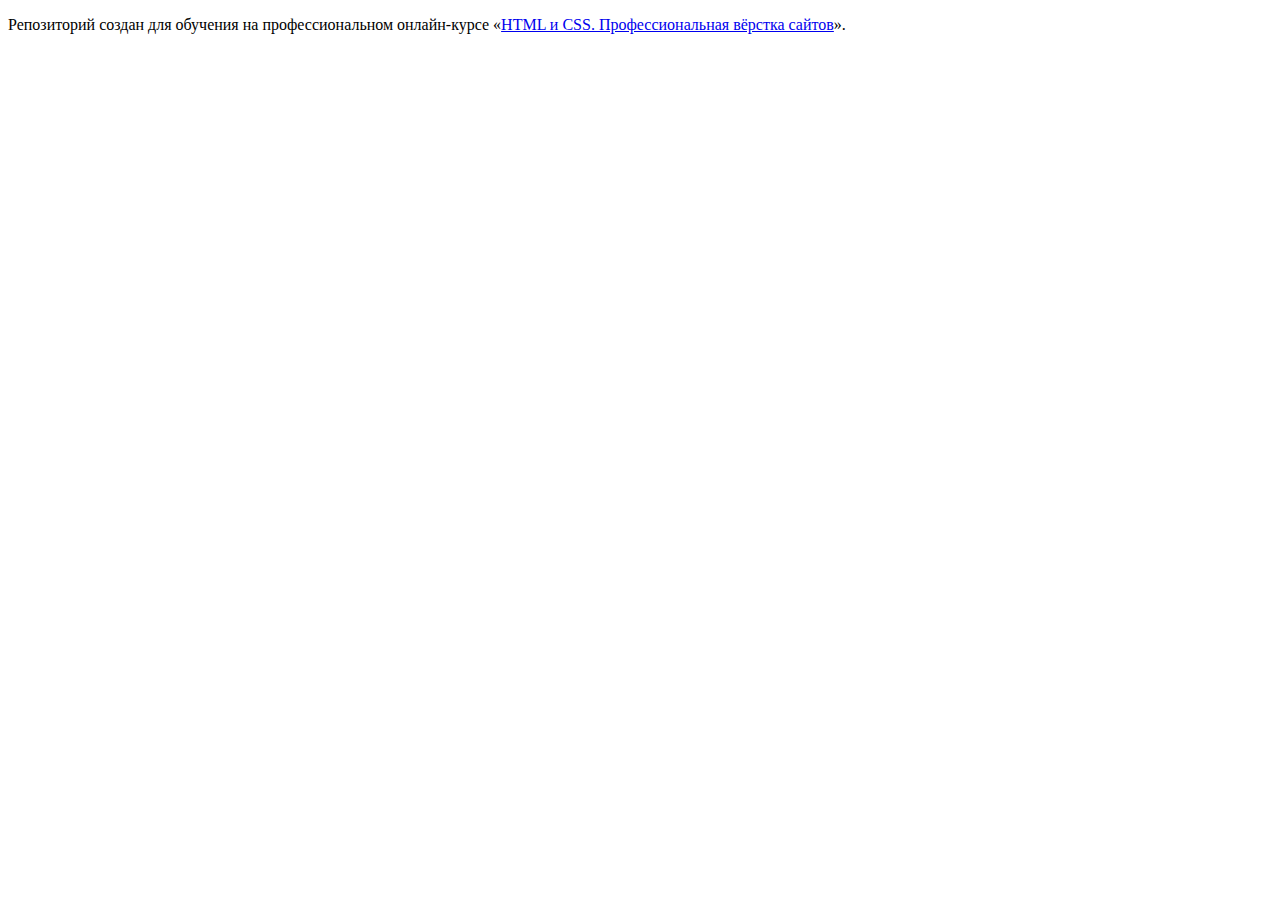
==== index.html @ 149b9ac3 ":hatching_chick:" ====
<!DOCTYPE html>
<html lang="ru">
  <head>
    <meta charset="utf-8">
    <title>HTML Academy: Седона</title>
  </head>
  <body>

    <p>Репозиторий создан для обучения на профессиональном онлайн‑курсе «<a href="https://htmlacademy.ru/intensive/htmlcss">HTML и CSS. Профессиональная вёрстка сайтов</a>».</p>

  </body>
</html>
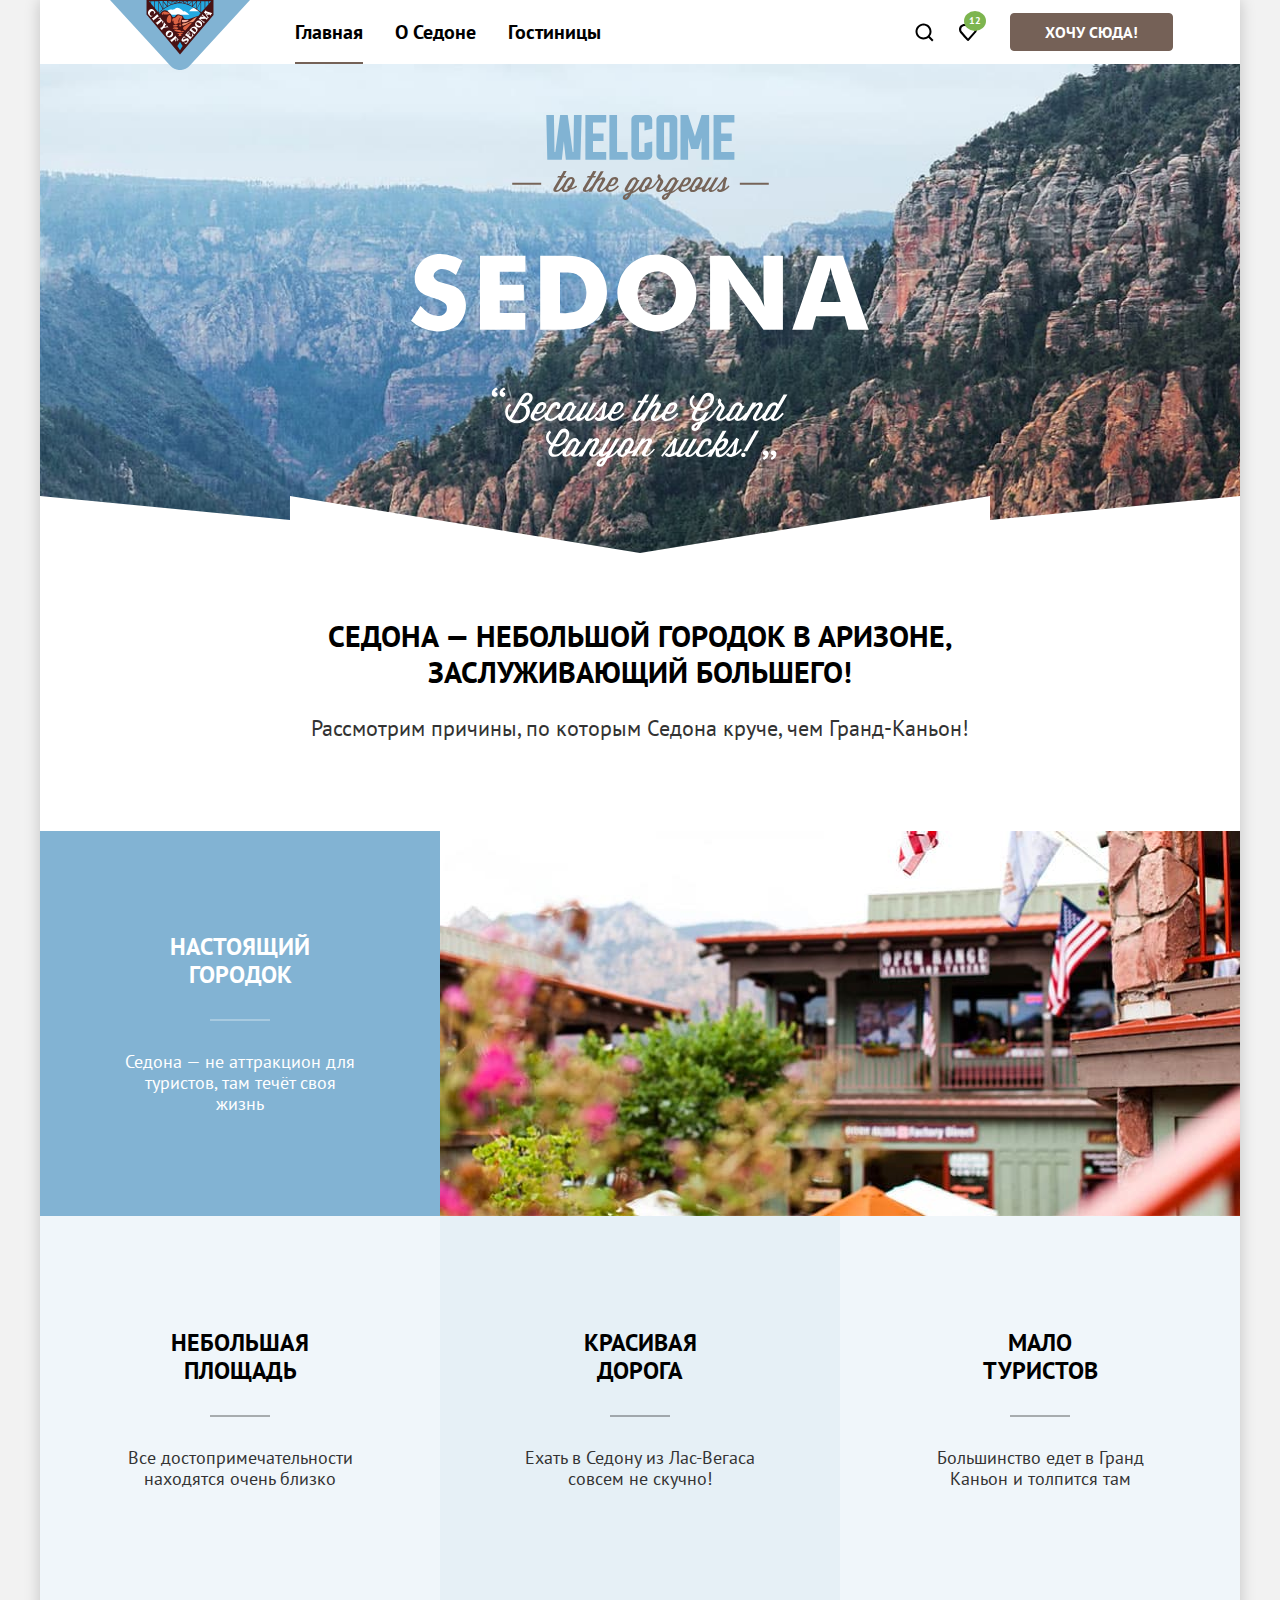
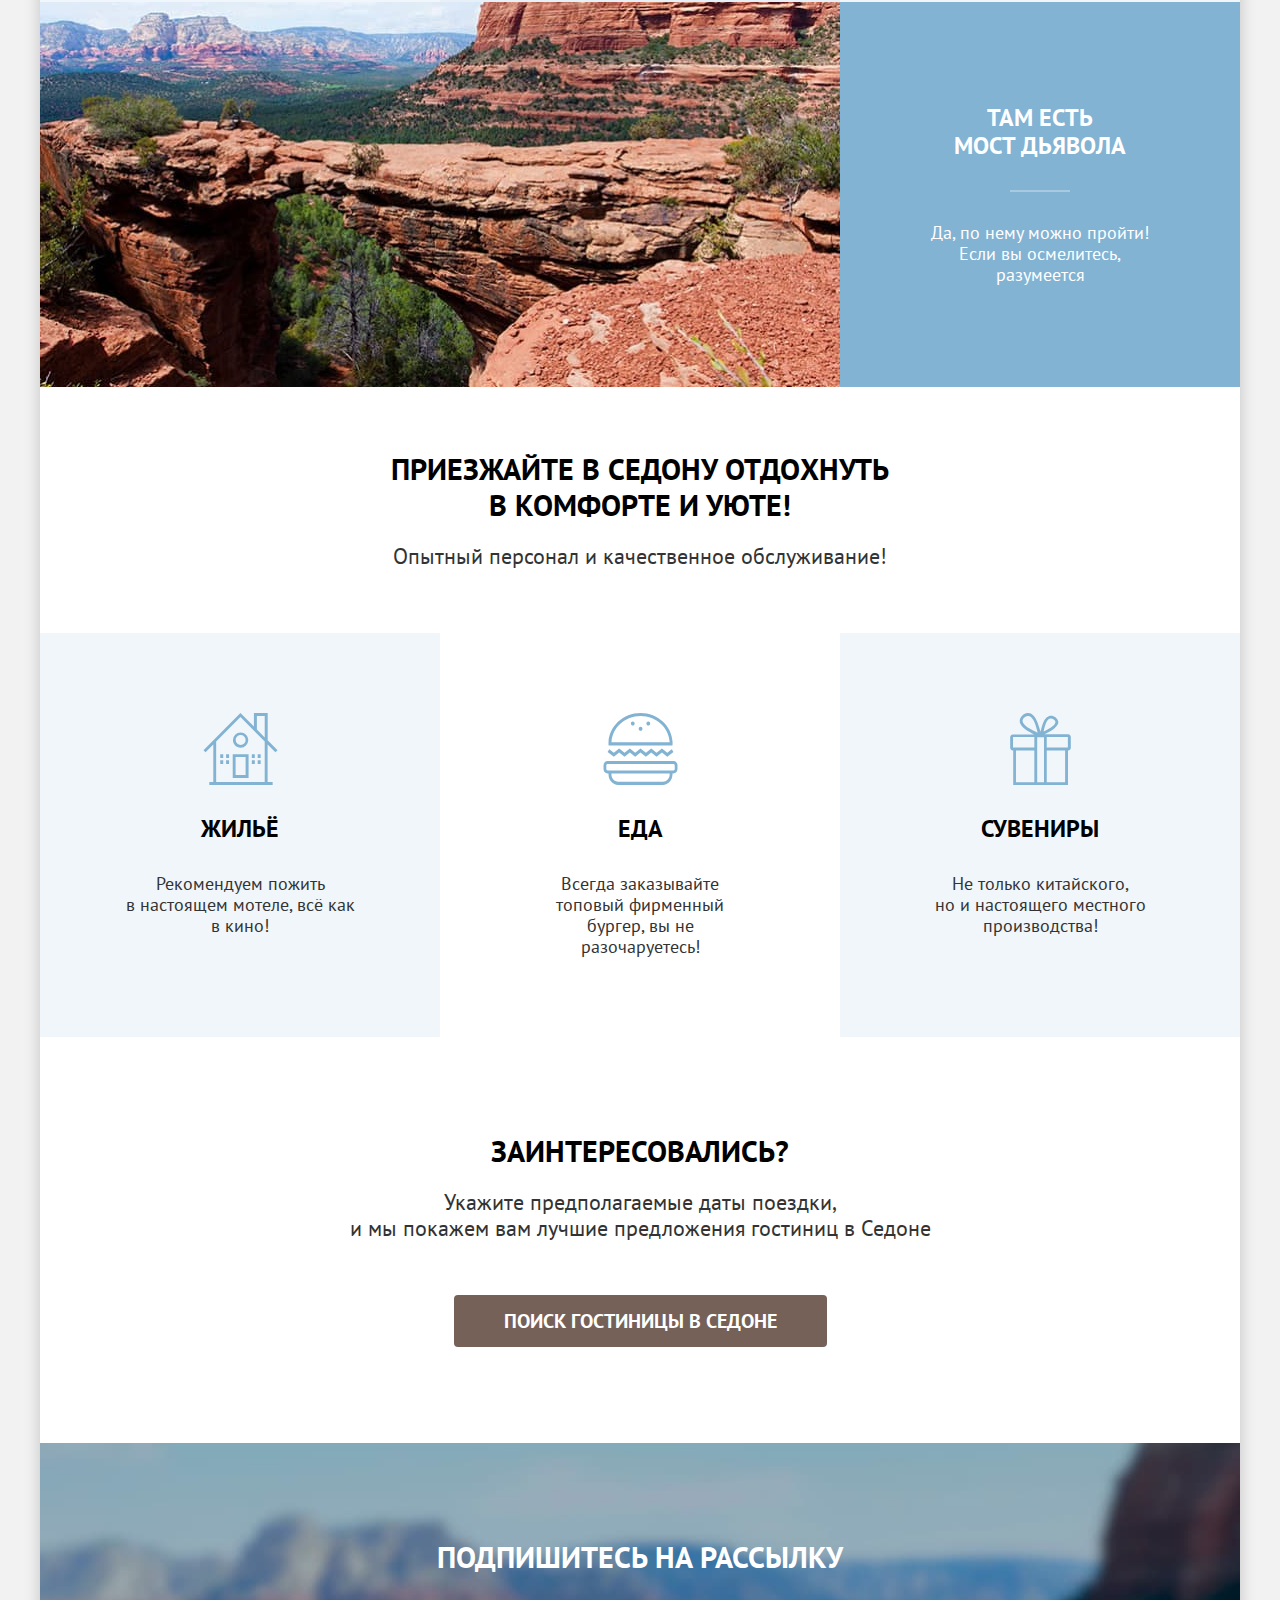
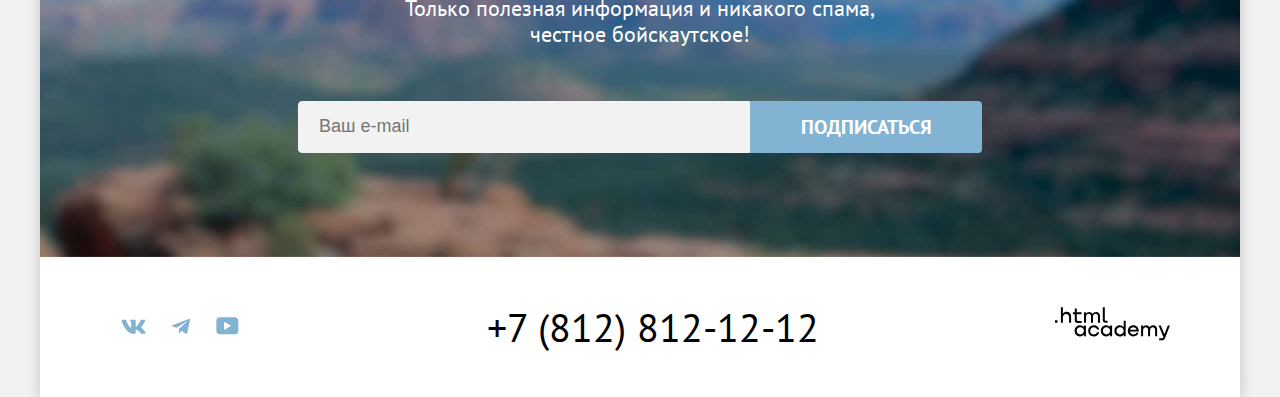
==== commit bd593895: "Полностью делает проект" ====
--- a/index.html
+++ b/index.html
@@ -1,12 +1,290 @@
 <!DOCTYPE html>
 <html lang="ru">
-  <head>
-    <meta charset="utf-8">
-    <title>HTML Academy: Седона</title>
-  </head>
-  <body>
-
-    <p>Репозиторий создан для обучения на профессиональном онлайн‑курсе «<a href="https://htmlacademy.ru/intensive/htmlcss">HTML и CSS. Профессиональная вёрстка сайтов</a>».</p>
-
-  </body>
+
+	<head>
+		<meta charset="utf-8">
+		<title>HTML Academy: Седона</title>
+		<link type="image/x-icon" href="images/favicon.svg" rel="shortcut icon">
+		<link rel="stylesheet" href="styles/styles.css">
+	</head>
+
+	<body>
+		<div class="container">
+			<!-- Header -->
+			<header class="main-page-header">
+				<nav class="navigation">
+					<a class="header-link" href="index.html" aria-current="page">
+						<img class="logo" src="images/logo.svg" width="140" height="70" alt="Логотип города Седона">
+					</a>
+					<ul class="navigation-list">
+						<li class="navigation-item">
+							<a class="navigation-link navigation-link-current" href="index.html">Главная</a>
+						</li>
+						<li class="navigation-item">
+							<a class="navigation-link" href="#">О Седоне</a>
+						</li>
+						<li class="navigation-item">
+							<a class="navigation-link" href="catalog.html">Гостиницы</a>
+						</li>
+					</ul>
+					<ul class="navigation-list navigation-user">
+						<li class="navigation-item">
+							<a class="navigation-link" href="#">
+								<span class="visually-hidden">Поиск</span>
+							</a>
+						</li>
+						<li class="navigation-item">
+							<a class="navigation-link favourites-count" href="#">
+								<span class="visually-hidden">Избранных отелей:</span>
+								<span class="favourites-count-span">12</span></a>
+						</li>
+						<li class="navigation-item">
+							<a class="navigation-link-favourites" href="#">
+								<span class="visually-hidden">Переход на страницу с информацией о городе Седона</span>
+								Хочу сюда!</a>
+						</li>
+					</ul>
+				</nav>
+			</header>
+
+			<!-- Main -->
+			<main class="main-container main-index-page">
+
+				<!-- Welcome -->
+				<section class="welcome">
+					<h1 class="visually-hidden">Гостиницы города Седоны в Америке</h1>
+					<img class="welcome-image" src="images/welcome-text.svg" width="457" height="352" alt="Welcome to the gorgeous Sedona. Because the Grand Canyon sucks!">
+				</section>
+
+				<!-- Advantages -->
+				<section class="advantages">
+					<div class="advantages-title-container">
+						<h2 class="advantages-title">Седона — небольшой городок в Аризоне, <br>заслуживающий большего!</h2>
+						<p class="advantages-title-description">Рассмотрим причины, по которым Седона круче, чем Гранд-Каньон!</p>
+					</div>
+					<ul class="advantages-list">
+						<li class="advantages-item color1">
+
+							<div class="advantages-item-container">
+								<h3 class="advantages-subtitle color1 line1">Настоящий <br>городок</h3>
+								<p class="advantages-description color1">Седона — не аттракцион для туристов, там течёт своя жизнь</p>
+							</div>
+
+							<img class="city-sedona-image" src="images/city-sedona.jpg" width="800" height="385" alt="двухэтажное кафе в городе">
+
+						</li>
+
+						<li class="advantages-item color2">
+							<h3 class="advantages-subtitle">Небольшая <br>площадь</h3>
+							<p class="advantages-description">Все достопримечательности находятся очень близко</p>
+						</li>
+						<li class="advantages-item color3">
+							<h3 class="advantages-subtitle">Красивая <br>дорога</h3>
+							<p class="advantages-description">Ехать в Седону из Лас-Вегаса совсем не скучно!</p>
+						</li>
+						<li class="advantages-item color2">
+							<h3 class="advantages-subtitle">Мало <br>туристов</h3>
+							<p class="advantages-description">Большинство едет в Гранд Каньон и толпится там</p>
+						</li>
+						<li class="advantages-item color1">
+							<img class="bridge-image" src="images/bridge.jpg" width="800" height="385" alt="страшный природный мост">
+
+							<div class="advantages-item-container">
+								<h3 class="advantages-subtitle color1 line1">Там есть <br>мост дьявола</h3>
+								<p class="advantages-description color1">Да, по нему можно пройти! Если вы осмелитесь, разумеется</p>
+							</div>
+						</li>
+					</ul>
+				</section>
+
+				<!-- Services -->
+				<section class="services">
+					<div class="services-title-container">
+						<h2 class="services-title">Приезжайте в Седону отдохнуть <br>в комфорте и уюте!</h2>
+						<p class="services-title-description">Опытный персонал и качественное обслуживание!</p>
+					</div>
+					<ul class="services-list">
+						<li class="services-item color2">
+							<div class="services-image home"></div>
+							<h3 class="services-subtitle">Жильё</h3>
+							<p class="services-description">Рекомендуем пожить <br>в настоящем мотеле, всё как в кино!</p>
+						</li>
+						<li class="services-item">
+							<div class="services-image food"></div>
+							<h3 class="services-subtitle">Еда</h3>
+							<p class="services-description">Всегда заказывайте <br>топовый фирменный бургер, вы не разочаруетесь!</p>
+						</li>
+						<li class="services-item color2">
+							<div class="services-image souvenirs"></div>
+							<h3 class="services-subtitle ">Сувениры</h3>
+							<p class="services-description">Не только китайского, <br>но и настоящего местного производства!</p>
+						</li>
+					</ul>
+				</section>
+
+				<!-- Searching hotels -->
+				<section class="searching-hotels">
+					<h2 class="searching-hotels-title">Заинтересовались?</h2>
+					<p class="searching-hotels-description">Укажите предполагаемые даты поездки, <br>и мы покажем вам лучшие
+						предложения
+						гостиниц в Седоне</p>
+					<button class="searching-hotels-button" type="button">Поиск Гостиницы в Седоне</button>
+				</section>
+
+				<!-- Subscription -->
+				<section class="subscription">
+					<h2 class="subscription-title">Подпишитесь на рассылку</h2>
+					<p class="subscription-description">Только полезная информация и никакого спама, <br>честное бойскаутское!</p>
+					<form class="subscription-form" action="https://echo.htmlacademy.ru" method="post">
+						<label class="subscription-label">
+							<input class="subscription-input" type="email" name="email" placeholder="Ваш e-mail" required>
+						</label>
+						<button class="subscription-button" type="submit">Подписаться</button>
+					</form>
+				</section>
+			</main>
+
+			<!-- Footer -->
+			<footer class="page-footer">
+				<h2 class="visually-hidden">Контакты</h2>
+				<ul class="page-footer-contacts-list">
+					<li class="page-footer-contacts-item">
+						<a class="page-footer-contacts-link" href="https://vk.com/htmlacademy">
+							<svg class="contacts-icon" aria-hidden="true" focusable="false" xmlns="http://www.w3.org/2000/svg" width="25" height="15" fill="none">
+								<path fill-rule="evenodd" d="M24.12 1.8c.16-.54 0-.94-.8-.94H20.7c-.67 0-.98.34-1.15.73 0 0-1.33 3.2-3.22 5.27-.61.6-.9.8-1.23.8-.16 0-.41-.2-.41-.75v-5.1c0-.66-.19-.95-.74-.95H9.82c-.42 0-.67.3-.67.59 0 .62.95.76 1.04 2.51v3.8c0 .83-.15.98-.48.98-.9 0-3.06-3.2-4.34-6.88-.25-.72-.5-1-1.18-1H1.57c-.75 0-.9.34-.9.73 0 .68.89 4.07 4.14 8.55 2.17 3.06 5.23 4.72 8 4.72 1.68 0 1.88-.37 1.88-1v-2.32c0-.74.16-.88.7-.88.38 0 1.05.19 2.6 1.66 1.79 1.75 2.08 2.54 3.08 2.54h2.63c.75 0 1.12-.37.9-1.1-.23-.72-1.08-1.77-2.2-3.02-.62-.71-1.54-1.48-1.82-1.86-.39-.5-.28-.71 0-1.15 0 0 3.2-4.42 3.54-5.93Z" clip-rule="evenodd" />
+							</svg>
+							<span class="visually-hidden">Переход на сайт Вконтакте</span>
+						</a>
+					</li>
+					<li class="page-footer-contacts-item">
+						<a class="page-footer-contacts-link" href="https://t.me/htmlacademy">
+							<svg class="contacts-icon" aria-hidden="true" focusable="false" xmlns="http://www.w3.org/2000/svg" width="18" height="16" fill="none">
+								<path d="M16.79.96.84 7.1c-1.09.44-1.08 1.05-.2 1.32l4.1 1.28 9.47-5.98c.44-.27.85-.13.52.17l-7.68 6.93-.28 4.22c.41 0 .6-.2.83-.41l1.99-1.94 4.13 3.06c.77.42 1.31.2 1.5-.71l2.72-12.8c.28-1.1-.43-1.61-1.16-1.28Z" />
+							</svg>
+							<span class="visually-hidden">Переход в Телеграмм</span>
+						</a>
+					</li>
+					<li class="page-footer-contacts-item">
+						<a class="page-footer-contacts-link" href="https://www.youtube.com/user/htmlacademyru">
+							<svg class="contacts-icon" aria-hidden="true" focusable="false" xmlns="http://www.w3.org/2000/svg" width="23" height="18" fill="none">
+								<path d="M18.94.36H3.51C1.65.36.33 1.95.33 3.76v10.09c0 1.91 1.32 3.5 3.18 3.5h15.65c1.64 0 3.17-1.59 3.17-3.4V3.76c-.22-1.8-1.53-3.4-3.39-3.4ZM7.99 12.89V4.82l7.34 4.04-7.34 4.03Z" />
+							</svg>
+							<span class="visually-hidden">Переход на сайт Ютуб</span>
+						</a>
+					</li>
+				</ul>
+				<a class="page-footer-contacts-phone" href="tel:+78128121212">
+					<span class="visually-hidden">Телефон для связи:</span> +7 (812) 812-12-12
+				</a>
+				<a class="page-footer-site-developer" href="https://htmlacademy.ru/">
+
+					<svg class="site-developer" aria-hidden="true" focusable="false" width="115" height="34" fill="none" xmlns="http://www.w3.org/2000/svg">
+						<path d="M0 13.26v2.6h2.5v-2.6H0Zm11.6-8.4c-1.6 0-2.8.7-3.6 1.7h-.1V.36h-2v15.5h2v-5.3c0-2.1 1.3-3.6 3.3-3.6 1.8 0 2.9 1.4 2.9 3.2v5.7h2v-6.1c.1-3-1.8-4.9-4.5-4.9Zm15 .3h-4.8v-3.7h-2v3.8h-1.9v2h1.9v6c0 1.7 1 2.7 2.7 2.7h4.1v-2h-3.7c-.7 0-1.1-.4-1.1-1.1v-5.7h4.8v-2Zm14.5-.2c-1.6 0-2.9.8-3.5 2.1h-.1c-.6-1.2-1.8-2.1-3.4-2.1-1.4 0-2.5.8-3.1 1.8h-.1v-1.6H29v10.6h2v-5.4c0-2 1-3.5 2.6-3.5 1.5 0 2.4 1 2.4 2.6v6.3h2v-5.6c0-2.4 1.4-3.3 2.6-3.3 1.5 0 2.4 1 2.4 2.6v6.3h2v-6.5c.1-2.5-1.4-4.3-3.9-4.3Zm6.7 8.1c0 1.7 1 2.7 2.8 2.7h2v-2h-1.7c-.7 0-1.1-.4-1.1-1.1V.36h-2v12.7Zm-18.9 7c-.9-1.1-2.2-1.8-3.9-1.8-3.1 0-5.4 2.3-5.4 5.6s2.3 5.6 5.4 5.6c1.8 0 3-.8 3.8-1.9h.1v1.6h2v-10.6h-2v1.5Zm-3.6 7.4c-2.2 0-3.6-1.6-3.6-3.6s1.4-3.6 3.6-3.6 3.6 1.6 3.6 3.6c0 1.9-1.4 3.6-3.6 3.6Zm18.9-5.1c-.5-2.4-2.6-4.1-5.4-4.1a5.4 5.4 0 0 0-5.6 5.6c0 3.1 2.2 5.6 5.6 5.6 2.8 0 4.9-1.8 5.4-4.2h-2.1a3.4 3.4 0 0 1-3.3 2.3c-2.2 0-3.6-1.6-3.6-3.6s1.4-3.6 3.6-3.6c1.6 0 2.8 1 3.3 2.2h2.1v-.2Zm10.9-2.3c-.9-1.1-2.2-1.8-3.9-1.8-3.1 0-5.4 2.3-5.4 5.6s2.3 5.6 5.4 5.6c1.8 0 3-.8 3.8-1.9h.1v1.6h2v-10.6h-2v1.5Zm-3.6 7.4c-2.2 0-3.6-1.6-3.6-3.6s1.4-3.6 3.6-3.6 3.6 1.6 3.6 3.6c0 1.9-1.5 3.6-3.6 3.6Zm17.2-7.3c-.9-1.1-2.2-1.9-3.9-1.9-3.1 0-5.4 2.3-5.4 5.6s2.2 5.6 5.4 5.6c1.7 0 3-.8 3.8-1.8h.1v1.5h2v-15.4h-2v6.4Zm-3.6 7.3c-2.2 0-3.6-1.6-3.6-3.6s1.4-3.6 3.6-3.6 3.6 1.6 3.6 3.6c-.1 2-1.5 3.6-3.6 3.6Zm13.2-9.2c-3.3 0-5.5 2.5-5.5 5.6 0 3 2.1 5.6 5.5 5.6 2.5 0 4.5-1.3 5.2-3.6h-2.1c-.5 1-1.6 1.6-3 1.6-1.9 0-3.3-1.3-3.4-2.9h8.8c.2-3.6-2-6.3-5.5-6.3Zm0 1.9c1.7 0 3 1 3.3 2.6h-6.5c.3-1.5 1.5-2.6 3.2-2.6Zm19.9-1.9c-1.6 0-2.9.8-3.6 2h-.1c-.6-1.2-1.8-2-3.4-2-1.4 0-2.5.7-3.1 1.8v-1.5h-1.9v10.6h2v-5.4c0-2 1-3.4 2.6-3.5 1.5 0 2.4 1 2.4 2.6v6.3h2v-5.6c0-2.4 1.4-3.3 2.6-3.3 1.5 0 2.4 1 2.4 2.6v6.3h2v-6.5c.1-2.6-1.4-4.4-3.9-4.4Zm11.2 9.1-3.6-8.9h-2.2l4.8 11.6c-.3.9-.7 1.2-1.7 1.2h-2.5v2h2.5c1.8 0 2.8-.8 3.5-2.6l4.7-12.2h-2.1l-3.4 8.9Z" />
+					</svg>
+					<span class="visually-hidden">Сделано командой html academy</span>
+				</a>
+			</footer>
+
+			<!-- Модальное окно "Поиск гостиницы в Седоне" -->
+			<div class="modal-container">
+				<div class="modal">
+					<button class="modal-close-button">
+						<span class="visually-hidden">Закрыть</span>
+					</button>
+					<section class="modal-content">
+						<h2 class="modal-title">Поиск гостиницы в Седоне</h2>
+						<form class="modal-data-form" action="https://echo.htmlacademy.ru/" method="post">
+							<ul class="modal-data-list">
+								<li class="modal-data-item">
+									<label class="modal-label" for="check-in">Дата Заезда:</label>
+									<div class="input-box">
+										<div class="input-box-inner">
+											<input class="modal-input date-check-in" type="date" id="check-in" name="check-in" value="27 апреля 2020" required>
+											<button class="modal-input-icon check-in-icon" type="button">
+												<span class="visually-hidden">Выберите дату заезда в календаре</span>
+												<svg xmlns="http://www.w3.org/2000/svg" width="20" height="20" fill="none" role="img" aria-label="Выберите дату заезда в календаре" viewBox="0 0 20 20">
+													<g fill="#000" opacity=".3">
+														<path d="M7.75 12c.3 0 .5-.2.5-.5s-.2-.5-.5-.5-.5.2-.5.5.2.5.5.5Z" />
+														<path d="M17 4h-2V2h-1v2H6V2H5v2H3c-.6 0-1 .4-1 1v11c0 .5.4 1 1 1h14c.5 0 1-.5 1-1V5c0-.6-.5-1-1-1Zm0 12H3V9h14v7ZM3 8V5h2v2h1V5h8v2h1V5h2v3H3Z" />
+														<path d="M10 12c.3 0 .5-.2.5-.5s-.2-.5-.5-.5-.5.2-.5.5.2.5.5.5ZM12.25 12c.3 0 .5-.2.5-.5s-.2-.5-.5-.5-.5.2-.5.5.2.5.5.5ZM7.75 13c-.3 0-.5.2-.5.5s.2.5.5.5.5-.2.5-.5-.2-.5-.5-.5ZM5.5 12c.3 0 .5-.2.5-.5s-.2-.5-.5-.5-.5.2-.5.5.2.5.5.5ZM5.5 13c-.3 0-.5.2-.5.5s.2.5.5.5.5-.2.5-.5-.2-.5-.5-.5ZM10 13c-.3 0-.5.2-.5.5s.2.5.5.5.5-.2.5-.5-.2-.5-.5-.5ZM12.25 13c-.3 0-.5.2-.5.5s.2.5.5.5.5-.2.5-.5-.2-.5-.5-.5ZM14.5 12c.3 0 .5-.2.5-.5s-.2-.5-.5-.5-.5.2-.5.5.2.5.5.5ZM14.5 13c-.3 0-.5.2-.5.5s.2.5.5.5.5-.2.5-.5-.2-.5-.5-.5Z" />
+													</g>
+												</svg>
+											</button>
+										</div>
+										<span class="modal-description-input description-input-checkin checkin-error">Мы не можем отправить вас в прошлое.</span>
+									</div>
+								</li>
+								<li class="modal-data-item">
+									<label class="modal-label" for="check-out">Дата Выезда:</label>
+									<div class="input-box">
+										<div class="input-box-inner">
+											<input class="modal-input date-check-out" type="date" id="check-out" name="check-out" value="1 сентября 2023" required>
+											<button class="modal-input-icon check-out-icon" type="button">
+												<span class="visually-hidden">Выберите дату выезда в календаре</span>
+												<svg xmlns="http://www.w3.org/2000/svg" width="20" height="20" fill="none" role="img" aria-label="Выберите дату выезда в календаре" viewBox="0 0 20 20">
+													<g fill="#000" opacity=".3">
+														<path d="M7.75 12c.3 0 .5-.2.5-.5s-.2-.5-.5-.5-.5.2-.5.5.2.5.5.5Z" />
+														<path d="M17 4h-2V2h-1v2H6V2H5v2H3c-.6 0-1 .4-1 1v11c0 .5.4 1 1 1h14c.5 0 1-.5 1-1V5c0-.6-.5-1-1-1Zm0 12H3V9h14v7ZM3 8V5h2v2h1V5h8v2h1V5h2v3H3Z" />
+														<path d="M10 12c.3 0 .5-.2.5-.5s-.2-.5-.5-.5-.5.2-.5.5.2.5.5.5ZM12.25 12c.3 0 .5-.2.5-.5s-.2-.5-.5-.5-.5.2-.5.5.2.5.5.5ZM7.75 13c-.3 0-.5.2-.5.5s.2.5.5.5.5-.2.5-.5-.2-.5-.5-.5ZM5.5 12c.3 0 .5-.2.5-.5s-.2-.5-.5-.5-.5.2-.5.5.2.5.5.5ZM5.5 13c-.3 0-.5.2-.5.5s.2.5.5.5.5-.2.5-.5-.2-.5-.5-.5ZM10 13c-.3 0-.5.2-.5.5s.2.5.5.5.5-.2.5-.5-.2-.5-.5-.5ZM12.25 13c-.3 0-.5.2-.5.5s.2.5.5.5.5-.2.5-.5-.2-.5-.5-.5ZM14.5 12c.3 0 .5-.2.5-.5s-.2-.5-.5-.5-.5.2-.5.5.2.5.5.5ZM14.5 13c-.3 0-.5.2-.5.5s.2.5.5.5.5-.2.5-.5-.2-.5-.5-.5Z" />
+													</g>
+												</svg>
+											</button>
+										</div>
+										<span class="modal-description-input">На эти даты есть свободные номера. Пока есть.</span>
+									</div>
+								</li>
+								<li class="modal-data-item person-number-item">
+									<div class="person-box">
+										<label class="modal-label-person" for="number-of-adults">Взрослые:</label>
+										<div class="person-box-input">
+											<button class="number-input-minus adult-input-minus-icon" type="button">
+												<span class="visually-hidden">Уменьшить количество взрослых</span>
+												<svg xmlns="http://www.w3.org/2000/svg" width="20" height="20" fill="none" role="img" aria-label="Уменьшить количество взрослых" viewBox="0 0 20 20">
+													<path fill="#756157" fill-opacity=".3" d="M3 9v2h14V9H3Z" />
+												</svg>
+											</button>
+											<input class="person-number-input adult-number-input" type="number" id="number-of-adults" name="number-of-adults" value="2">
+											<button class="number-input-plus adult-input-plus-icon" type="button">
+												<span class="visually-hidden">Увеличить количество взрослых</span>
+												<svg xmlns="http://www.w3.org/2000/svg" width="20" height="20" fill="none" role="img" aria-label="Увеличить количество взрослых" viewBox="0 0 20 20">
+													<path fill="#756157" fill-opacity=".3" d="M17 9h-6V3H9v6H3v2h6v6h2v-6h6V9Z" />
+												</svg>
+											</button>
+										</div>
+									</div>
+									<div class="person-box">
+										<label class="modal-label-person modal-label-child" for="number-of-childs">Дети:</label>
+										<div class="tooltip-box">
+											<span class="modal-tooltip">
+												<button class="tooltip-toggle" type="button" aria-labelledby="tooltip-label"></button>
+												<span class="tooltip-text-box" role="tooltip" id="tooltip-label">Укажите количество детей, которые будут с вами, возраст которых от 6 до 18 лет. Дети до 6 лет размещаются бесплатно.</span>
+											</span>
+										</div>
+										<div class="person-box-input">
+											<button class="number-input-minus child-input-minus" type="button">
+												<span class="visually-hidden">Уменьшить количество детей</span>
+												<svg xmlns="http://www.w3.org/2000/svg" width="20" height="20" fill="none" role="img" aria-label="Уменьшить количество детей" viewBox="0 0 20 20">
+													<path fill="#756157" fill-opacity=".3" d="M3 9v2h14V9H3Z" />
+												</svg>
+											</button>
+											<input class="person-number-input child-number-input" id="number-of-childs" name="number-of-childs" type="number" value="2">
+											<button class="number-input-plus child-input-plus" type="button">
+												<span class="visually-hidden">Увеличить количество детей</span>
+												<svg xmlns="http://www.w3.org/2000/svg" width="20" height="20" fill="none" role="img" aria-label="Увеличить количество детей" viewBox="0 0 20 20">
+													<path fill="#756157" fill-opacity=".3" d="M17 9h-6V3H9v6H3v2h6v6h2v-6h6V9Z" />
+												</svg>
+											</button>
+										</div>
+									</div>
+								</li>
+							</ul>
+							<button class="modal-form-button button-blue" type="submit">Найти</button>
+						</form>
+					</section>
+				</div>
+			</div>
+		</div>
+		<script src="scripts/modal.js"></script>
+	</body>
+
 </html>
--- a/styles/styles.css
+++ b/styles/styles.css
@@ -0,0 +1,1589 @@
+@font-face {
+  font-family: "PT Sans";
+  font-style: normal;
+  font-weight: 400;
+  src: url("../fonts/ptsans-400.woff2") format("woff2");
+  font-display: swap;
+}
+
+@font-face {
+  font-family: "PT Sans";
+  font-style: normal;
+  font-weight: 700;
+  src: url("../fonts/ptsans-700.woff2") format("woff2");
+  font-display: swap;
+}
+
+*,
+*::before,
+*::after {
+  box-sizing: border-box;
+}
+
+html {
+  height: 100%;
+}
+
+body {
+  margin: 0;
+  height: 100%;
+  border: 0;
+  color: #333333;
+  font-family: "PT Sans", sans-serif;
+  font-size: 18px;
+  line-height: 21px;
+  font-weight: 400;
+  background-color: #f2f2f2;
+  text-align: center;
+  padding: 0 40px;
+}
+
+.container {
+  width: 1200px;
+  background-color: #ffffff;
+  margin: 0 auto;
+  display: flex;
+  flex-direction: column;
+  min-height: 100%;
+  box-shadow: 0 0 15px 0 rgba(0, 0, 0, 0.2);
+}
+
+.visually-hidden {
+  position: absolute;
+  width: 1px;
+  height: 1px;
+  margin: -1px;
+  padding: 0;
+  border: 0;
+  clip: rect(0 0 0 0);
+  overflow: hidden;
+}
+
+/*Main page*/
+.main-container {
+  flex-grow: 1;
+}
+
+.navigation {
+  display: flex;
+  padding: 0;
+  margin: 0;
+  position: relative;
+}
+
+.header-link {
+  position: absolute;
+  margin-left: 70px;
+}
+
+.navigation-list {
+  list-style: none;
+  padding: 0;
+  margin: 0;
+  margin-left: 239px;
+  display: flex;
+  flex-wrap: wrap;
+  height: 100%;
+}
+
+.navigation-user {
+  padding: 0;
+  margin: 0;
+  margin-left: 285px;
+  display: flex;
+  justify-content: flex-end;
+  align-items: center;
+  flex-wrap: wrap;
+}
+
+.navigation-link {
+  display: block;
+  text-decoration: none;
+  color: #000000;
+  font-weight: 700;
+  font-size: 20px;
+  line-height: 24px;
+  padding: 20px 16px;
+  height: 100%;
+}
+
+.navigation-link-current {
+  position: relative;
+}
+
+.navigation-link-current::after {
+  position: absolute;
+  left: 16px;
+  right: 16px;
+  bottom: 0;
+  content: "";
+  border-bottom: 2px solid rgb(117, 98, 87);
+}
+
+.navigation-user .navigation-item:nth-child(1),
+.navigation-user .navigation-item:nth-child(2) {
+  min-width: 44px;
+  height: 64px;
+  margin: 0;
+  padding: 0;
+  position: relative;
+}
+
+.navigation-user .navigation-item:nth-child(1) .navigation-link {
+  background-image: url("../images/search.svg");
+  background-repeat: no-repeat;
+  background-position: center;
+}
+
+.navigation-user .navigation-item:nth-child(2) {
+  background-image: url("../images/heart.svg");
+  background-repeat: no-repeat;
+  background-position: center;
+}
+
+.favourites-count-span {
+  background-color: #7db54f;
+  color: #ffffff;
+  font-size: 10px;
+  line-height: 10px;
+  padding: 5px;
+  position: absolute;
+  top: 11px;
+  right: 4px;
+  border-radius: 50%;
+}
+
+.navigation-link-current::before {
+  text-decoration: underline;
+  text-decoration-color: #756257;
+}
+
+.navigation-link-favourites {
+  display: block;
+  color: #ffffff;
+  background-color: #756157;
+  border: 1px solid #756157;
+  border-radius: 4px;
+  font-weight: 700;
+  font-size: 16px;
+  line-height: 20px;
+  text-transform: uppercase;
+  text-decoration: none;
+  padding: 8px 34px;
+  margin-left: 20px;
+}
+
+.navigation-link-favourites:hover,
+.navigation-link-favourites:focus {
+  background: rgb(97, 80, 72);
+}
+
+.navigation-link-favourites:active {
+  background: rgb(117, 97, 87);
+  color: rgba(255, 255, 255, 0.3);
+}
+
+
+/*Welcome*/
+.welcome {
+  background-image: url("../images/welcome-divider.svg"), url("../images/welcome-background.jpg");
+  background-size: 100% auto, cover;
+  background-repeat: no-repeat, no-repeat;
+  background-position: center bottom, center center;
+  background-color: #808080;
+}
+
+.welcome-image {
+  width: 458px;
+  height: 352px;
+  margin-bottom: 82px;
+  margin-top: 51px;
+}
+
+/*Advantages*/
+
+.advantages-title-container {
+  margin: 0;
+  padding: 65px 70px 90px;
+}
+
+.advantages-title,
+.services-title,
+.searching-hotels-title,
+.subscription-title {
+  font-weight: 700;
+  font-size: 30px;
+  line-height: 36px;
+  text-transform: uppercase;
+  color: #000000;
+  padding: 0;
+}
+
+.advantages-title {
+  margin: 0 15px 25px;
+}
+
+.advantages-title-description,
+.services-title-description,
+.searching-hotels-description,
+.subscription-description {
+  font-size: 22px;
+  line-height: 26px;
+  color: #333333;
+  margin: 0;
+}
+
+/*Advanatges List*/
+.advantages-list {
+  list-style: none;
+  display: flex;
+  flex-wrap: wrap;
+  padding: 0;
+  margin: 0;
+}
+
+.advantages-item,
+.services-item {
+  width: 400px;
+  display: flex;
+  flex-direction: column;
+}
+
+.advantages-item-container {
+  padding: 102px 85px;
+  display: flex;
+  flex-direction: column;
+}
+
+.advantages-item {
+  padding: 113px 85px;
+}
+
+.color1 {
+  display: flex;
+  flex-direction: row;
+  justify-content: center;
+  width: 100%;
+  padding: 0;
+  margin: 0 auto;
+}
+
+.advantages-subtitle {
+  font-weight: 700;
+  font-size: 24px;
+  line-height: 28px;
+  text-transform: uppercase;
+  color: #000000;
+  margin: 0 auto;
+  text-align: center;
+  max-width: 175px;
+  display: flex;
+  flex-direction: column;
+}
+
+.advantages-subtitle::after {
+  content: "";
+  display: block;
+  width: 60px;
+  border-bottom: 2px solid rgba(0, 0, 0, 0.3);
+  margin: 30px auto;
+}
+
+.line1::after {
+  content: "";
+  display: block;
+  width: 60px;
+  border-bottom: 2px solid rgba(255, 255, 255, 0.3);
+  margin: 30px auto;
+}
+
+.advantages-description {
+  color: #333333;
+  margin: 0;
+}
+
+.color1 {
+  color: #ffffff;
+  background-color: #82b3d3;
+}
+
+.color2 {
+  background-color: rgba(131, 179, 211, 0.12);
+}
+
+.color3 {
+  background-color: rgba(131, 179, 211, 0.2);
+}
+
+.city-sedona-image,
+.bridge-image {
+  display: block;
+  width: 800px;
+  height: 100%;
+  object-fit: cover;
+}
+
+/*Services*/
+.services-title-container {
+  margin: 0;
+  padding: 64px 70px;
+}
+
+.services-title {
+  margin-top: 0;
+  margin-bottom: 20px;
+}
+
+.services-list {
+  list-style: none;
+  color: #000000;
+  display: flex;
+  flex-wrap: wrap;
+  padding: 0;
+  margin: 0;
+}
+
+
+.services-item {
+  padding: 80px 85px;
+  display: flex;
+  flex-direction: column;
+  gap: 30px;
+}
+
+.services-image {
+  width: 75px;
+  height: 72px;
+  margin: 0 auto;
+}
+
+.home {
+  background-image: url("../images/services-1.svg");
+}
+
+.food {
+  background-image: url("../images/services-2.svg");
+}
+
+.souvenirs {
+  background-image: url("../images/services-3.svg");
+}
+
+.home,
+.food,
+.souvenirs {
+  background-repeat: no-repeat;
+  background-size: 100% 100%;
+}
+
+.services-subtitle {
+  font-weight: 700;
+  font-size: 24px;
+  line-height: 28px;
+  text-transform: uppercase;
+  color: #000000;
+  margin: 0;
+  text-align: center;
+}
+
+.services-description {
+  color: #333333;
+  margin: 0;
+}
+
+/*Searching Hotels*/
+.searching-hotels {
+  padding: 96px 70px;
+  margin: 0;
+}
+
+.searching-hotels-title {
+  margin: 0 0 20px;
+}
+
+.searching-hotels-description {
+  margin: 0 0 54px;
+}
+
+.searching-hotels-button {
+  display: block;
+  margin: 0 auto;
+  color: #ffffff;
+  background-color: #756157;
+  border: none;
+  cursor: pointer;
+  border-radius: 4px;
+  font-family: inherit;
+  font-weight: 700;
+  font-size: 20px;
+  line-height: 36px;
+  text-transform: uppercase;
+  padding: 8px 50px;
+}
+
+.searching-hotels-button:hover,
+.searching-hotels-button:focus {
+  background: rgb(97, 80, 72);
+}
+
+.searching-hotels-button:active {
+  background: rgb(117, 97, 87);
+  color: rgba(255, 255, 255, 0.3);
+
+}
+
+/* Subscription */
+.subscription {
+  background-color: #808080;
+  background-image: url("../images/subscription-background.jpg");
+  background-repeat: no-repeat;
+  background-position: center center;
+  background-size: cover;
+  padding: 96px 70px 104px;
+}
+
+.subscription-title {
+  margin: 0 140px 20px;
+}
+
+.subscription-title,
+.subscription-description {
+  color: #ffffff;
+}
+
+.subscription-description {
+  margin: 0 104px 54px;
+}
+
+.subscription-form {
+  display: flex;
+  justify-content: center;
+}
+
+.subscription-input {
+  background-color: #f2f2f2;
+  border: 1px solid #f2f2f2;
+  border-radius: 4px 0 0 4px;
+  background: rgb(242, 242, 242);
+  width: 452px;
+  height: 100%;
+  padding: 17px 0 17px 20px;
+}
+
+.subscription-input::placeholder {
+  font-family: inherit;
+  font-size: 18px;
+  line-height: 24px;
+}
+
+.subscription-button {
+  display: block;
+  color: #ffffff;
+  font-weight: 700;
+  font-family: inherit;
+  font-size: 20px;
+  line-height: 36px;
+  text-transform: uppercase;
+  background-color: #82b3d3;
+  border-radius: 0 4px 4px 0;
+  border: none;
+  cursor: pointer;
+  padding: 8px 50px;
+  width: 232px;
+}
+
+.subscription-button:hover,
+.subscription-button:focus {
+  background: rgb(104, 162, 202);
+}
+
+.subscription-button:active {
+  background: rgb(130, 179, 211);
+  color: rgba(255, 255, 255, 0.3);
+}
+
+
+/*Footer*/
+.page-footer {
+  padding: 50px 70px;
+  margin: 0;
+  display: flex;
+  justify-content: space-between;
+}
+
+.page-footer-contacts-list {
+  list-style: none;
+  max-width: 142px;
+  margin: 0;
+  padding: 0;
+  display: flex;
+  flex-wrap: wrap;
+}
+
+.page-footer-contacts-link {
+  display: block;
+  padding: 10px;
+  width: 47px;
+  height: 40px;
+}
+
+.contacts-icon {
+  fill: #82b3d3;
+  margin: auto auto;
+}
+
+.contacts-icon:hover,
+.contacts-icon:focus {
+  fill: rgb(104, 162, 202);
+}
+
+.contacts-icon:active {
+  fill: rgba(104, 162, 202, 0.3);
+}
+
+.page-footer-contacts-phone {
+  display: block;
+  font-size: 40px;
+  line-height: 40px;
+  color: #000000;
+  text-decoration: none
+}
+
+.page-footer-contacts-phone:hover,
+.page-footer-contacts-phone:focus {
+  color: rgb(117, 97, 87)
+}
+
+.page-footer-contacts-phone:active {
+  color: rgba(117, 97, 87, 0.3)
+}
+
+.page-footer-site-developer {
+  display: block;
+
+}
+
+.site-developer {
+  fill: #000000
+}
+
+.site-developer:hover,
+.site-developer:focus {
+  fill: rgb(117, 97, 87)
+}
+
+.site-developer:active {
+  fill: rgba(117, 97, 87, 0.3)
+}
+
+/*Catalog page*/
+
+.catalog-hotels {
+  text-align: left;
+  color: #ffffff;
+  background: #82b3d3 url("../images/filter-background.jpg") no-repeat center center;
+  background-size: cover;
+  padding: 35px 70px 70px;
+}
+
+.breadcrumbs-list {
+  list-style: none;
+  display: flex;
+  flex-direction: row;
+  flex-wrap: wrap;
+  gap: 10px;
+  margin: 0 0 40px;
+  padding: 0;
+}
+
+.breadcrumbs-item {
+  min-width: 13px;
+  min-height: 15px;
+}
+
+.home-item {
+  background-image: url("../images/home.svg");
+  background-repeat: no-repeat;
+  background-position: center;
+}
+
+.arrow-item {
+  background-image: url("../images/arrow.svg");
+  background-repeat: no-repeat;
+  background-position: center;
+}
+
+.inner-header-title {
+  font-size: 60px;
+  font-weight: 700;
+  line-height: 78px;
+  margin: 0;
+  padding: 0;
+  margin-bottom: 8px;
+
+}
+
+.breadcrumbs {
+  margin-bottom: 40px;
+}
+
+.breadcrumbs-link {
+  display: block;
+  font-size: 16px;
+  line-height: 21px;
+  cursor: pointer;
+}
+
+.breadcrumbs-link:hover {
+  color: rgba(255, 255, 255, 0.6)
+}
+
+.breadcrumbs-link:focus {
+  color: #ffffff;
+}
+
+.breadcrumbs-link:active {
+  color: rgba(255, 255, 255, 0.3)
+}
+
+.hotels-filter {
+  display: grid;
+  width: 1060px;
+  grid-template-columns: 150px 140px 368px 191px;
+  gap: 70px;
+
+}
+
+.hotels-filter-list {
+  list-style: none;
+  display: flex;
+  flex-direction: column;
+  flex-wrap: wrap;
+  gap: 16px;
+  margin: 0;
+  padding: 0;
+}
+
+.hotels-filter-item {
+  text-align: left;
+}
+.hotels-filter-group {
+  padding: 0;
+  margin: 0;
+  border: 0 solid transparent;
+}
+
+.hotels-filter-title {
+  font-size: 20px;
+  font-weight: 700;
+  line-height: 24px;
+  margin-bottom: 32px;
+  width: 150px;
+}
+
+.hotel-price-range-block {
+  position: relative;
+}
+
+.hotels-filter-span {
+  position: absolute;
+  top: 12px;
+  right: 20px;
+  line-height: 24px;
+  color: #000000;
+}
+
+/* Checkbox */
+
+.checkbox-input{
+  position: absolute;
+  width: 20px;
+  height: 20px;
+  border-radius: 4px;
+  background-color: #ffffff;
+  left: 0;
+  top: 2px;
+  display: block;
+}
+
+.infrastructure-label:hover .checkbox-input,
+.infrastructure-label:hover .checkbox-label {
+  opacity: 60%;
+}
+
+.infrastructure-input[type="checkbox"]:focus-visible + .checkbox-input {
+  outline: 3px solid #83B3D3;
+}
+
+.infrastructure-input[type="checkbox"]:disabled + .checkbox-input,
+.infrastructure-input[type="checkbox"]:disabled ~ .checkbox-label  {
+  opacity: 30%;
+}
+
+.infrastructure-input[type="checkbox"]:checked + .checkbox-input {
+  background-image: url(../images/checkmark.svg);
+  background-repeat: no-repeat;
+  background-position: center;
+}
+
+.infrastructure-label,
+.hotel-type-label {
+  position: relative;
+  font-size: 18px;
+  line-height: 23px;
+}
+
+.checkbox-label {
+  margin-left: 36px;
+  display: block;
+}
+
+/* Radio */
+
+.radio-input {
+  position: absolute;
+  width: 20px;
+  height: 20px;
+  border-radius: 50%;
+  background-color: #ffffff;
+  left: 0;
+  top: 2px;
+  display: block;
+}
+
+.hotel-type {
+  margin-right: 70px;
+}
+
+.hotel-price {
+  margin-left: 70px;
+  display: flex;
+  gap: 2px;
+  justify-content: flex-end;
+  align-items: flex-start;
+  flex-wrap: wrap;
+  position: relative;
+}
+
+.hotel-price-input {
+  font-weight: 700;
+  font-size: 18px;
+  line-height: 24px;
+  font-family: inherit;
+  width: 143px;
+  padding: 12px 20px;
+  background: rgb(242, 242, 242);
+  border: 0 solid rgb(242, 242, 242);
+  outline: none;
+}
+
+.hotel-type-input[type="radio"]:checked + .radio-input:after {
+  content: "";
+  position: absolute;
+  width: 10px;
+  height: 10px;
+  border-radius: 50%;
+  background-color: #3F5E72;
+  top: 0;
+  bottom: 0;
+  left: 0;
+  right: 0;
+  margin: auto;
+}
+
+.hotel-type-label:hover .radio-input,
+.hotel-type-label:hover .radio-label {
+  opacity: 60%;
+}
+
+.hotel-type-input[type="radio"]:focus-visible + .radio-input {
+  outline: 3px solid #83B3D3;
+}
+
+.hotel-type-input[type="radio"]:disabled + .radio-input,
+.hotel-type-input[type="radio"]:disabled ~ .radio-label  {
+  opacity: 30%;
+}
+
+.radio-label {
+  display: block;
+  margin-left: 36px;
+}
+
+/* Range */
+
+.start-price {
+  border-radius: 4px 0 0 4px;
+  margin-bottom: 36px;
+}
+
+.final-price {
+  border-radius: 0 4px 4px 0;
+}
+
+.hotel-price-range-input {
+  display: block;
+}
+
+.slider-range-bar {
+  position: absolute;
+  height: 4px;
+  top: 95px;
+  left: 12px;
+  right: 61px;
+  background-color: #ffffff;
+}
+
+.slider-range-toggle {
+  position: absolute;
+  width: 20px;
+  height: 20px;
+  border: none;
+  border-radius: 5px;
+  background-color: #ffffff;
+  cursor: pointer;
+  top: -8px;
+}
+
+.slider-range-toggle-max {
+  right: 0;
+}
+
+.slider-range-toggle:hover {
+  box-shadow: 0 4px 10px 0 rgba(0, 0, 0, 0.25);
+}
+
+.hotels-filter-submit-block {
+  display: flex;
+  flex-direction: column;
+  flex-wrap: wrap;
+  justify-content: flex-end;
+}
+
+.hotels-filter-submit-button {
+  display: block;
+  cursor: pointer;
+  outline: none;
+}
+
+.hotels-filter-submit-button:hover,
+.hotels-filter-submit-button:focus {
+  background: rgb(104, 162, 202);
+}
+
+.hotels-filter-submit-button:active {
+  background: rgb(130, 179, 211);
+  color: rgba(255, 255, 255, 0.3)
+}
+
+.hotels-filter-submit-button:first-child {
+  margin-bottom: 32px;
+}
+
+.hotels-filter-submit-button {
+  color: #ffffff;
+  text-transform: uppercase;
+  background-color: #82b3d3;
+  border-radius: 4px;
+  border: 0 solid #82b3d3;
+  font-size: 16px;
+  font-family: inherit;
+  font-weight: 700;
+  line-height: 20px;
+  padding: 8px 50px;
+}
+
+.reset {
+  background-color: transparent;
+  border: 0 solid transparent;
+}
+
+.reset:hover {
+  background: transparent;
+  color: rgba(255, 255, 255, 0.6)
+}
+
+.reset:focus {
+  box-sizing: border-box;
+  background: transparent;
+  color: #ffffff;
+  border: 3px solid rgb(131, 179, 211);
+}
+
+.reset:active {
+  color: rgba(255, 255, 255, 0.3);
+  border: none;
+}
+
+
+/*Search results*/
+.search-results {
+  text-align: left;
+  padding: 55px 70px 70px;
+  margin: 0;
+}
+
+.search-results-container {
+  display: flex;
+}
+
+.search-results-title {
+  max-width: 500px;
+  font-size: 30px;
+  font-weight: 700;
+  line-height: 36px;
+  text-transform: uppercase;
+  color: #000000;
+  margin: 0;
+  padding: 0;
+  margin-right: 38px;
+  margin-bottom: 40px;
+  margin-top: 10px;
+}
+
+.select-control {
+  font-family: inherit;
+  padding: 14px 20px;
+  width: 292px;
+  box-sizing: border-box;
+  border: 2px solid rgb(229, 229, 229);
+  border-radius: 4px;
+  margin-left: 161px;
+  height: 49px;
+  outline: none;
+}
+
+.select-control-option {
+  color: #333333;
+  font-size: 18px;
+  font-weight: 400;
+  line-height: 21px;
+  box-sizing: border-box;
+}
+
+.select-control:hover,
+.select-control:focus {
+  box-sizing: border-box;
+  border: 2px solid rgb(104, 162, 202);
+}
+
+.select-button-list {
+  width: 160px;
+  margin: 0;
+  padding: 0;
+  list-style-type: none;
+  display: flex;
+  align-items: flex-start;
+  gap: 8px;
+  margin-left: auto;
+}
+
+.select-button-item {
+  padding: 12px 14px;
+  box-sizing: border-box;
+  border: 2px solid rgb(229, 229, 229);
+  border-radius: 4px;
+  width: 48px;
+  height: 48px;
+}
+
+.select-button {
+  outline: none;
+}
+
+.select-button:hover {
+  border: 2px solid rgb(0, 0, 0);
+}
+
+.select-button:focus {
+  border: 2px solid rgb(104, 162, 202);
+}
+
+.select-button:active {
+  border: 2px solid rgb(0, 0, 0);
+}
+
+.select-button-cards {
+  width: 16px;
+  height: 14px;
+}
+
+.product-list {
+  list-style: none;
+  display: grid;
+  grid-template-columns: repeat(3, 340px);
+  padding: 0;
+  gap: 20px;
+  margin: 0;
+}
+
+.product-card {
+  width: 340px;
+  border: 1px solid #f2f2f2;
+  border-radius: 4px;
+  padding: 20px;
+  margin: 0;
+  display: flex;
+  flex-direction: column;
+  justify-content: flex-start;
+  align-items: flex-start;
+  gap: 16px;
+}
+
+.product-card-link {
+  display: block;
+  text-decoration: none;
+}
+
+.product-card-img {
+  margin-bottom: 16px;
+  display: block;
+  object-fit: contain;
+}
+
+.product-card-title {
+  font-size: 24px;
+  font-weight: 700;
+  line-height: 28px;
+  color: #000000;
+  padding: 0;
+  margin: 0;
+}
+
+.product-card-content {
+  display: flex;
+  flex-direction: column;
+  gap: 16px;
+  justify-items: flex-end;
+  margin-top: auto;
+}
+
+.product-card-container {
+  max-width: 300px;
+  display: flex;
+  flex-wrap: wrap;
+  justify-content: space-between;
+  gap: 16px;
+}
+
+.product-card-stars {
+background-image: url("../images/rating-stars.png");
+background-repeat: no-repeat;
+  background-position: left;
+}
+
+.hotel1,
+.hotel2 {
+  width: 100px;
+}
+
+.hotel3 {
+  width: 70px;
+}
+
+.hotel4 {
+  width: 50px;
+}
+
+.product-card-price {
+  width: 140px;
+}
+
+.product-card-price:nth-child(2) {
+  text-align: right;
+}
+
+.product-card-details,
+.product-card-favourites,
+.product-card-rating {
+  display: block;
+  color: #ffffff;
+  font-size: 16px;
+  font-family: inherit;
+  font-weight: 700;
+  line-height: 20px;
+  border-radius: 4px;
+  border: none;
+  cursor: pointer;
+  text-transform: uppercase;
+  text-align: center;
+  text-decoration: none;
+  max-width: 142px;
+}
+
+.product-card-details {
+  background: #756157;
+  padding: 8px 26px;
+}
+
+.product-card-details:hover,
+.product-card-details:focus {
+  background: rgb(97, 80, 72);
+}
+
+.product-card-details:active {
+  background: rgb(117, 97, 87);
+  color: rgba(255, 255, 255, 0.3);
+}
+
+.product-card-favourites {
+  background: #82b3d3;
+  padding: 8px 19px;
+  box-sizing: border-box;
+}
+
+.product-card-favourites:hover,
+.product-card-favourites:focus {
+  background: rgb(104, 162, 202);
+}
+
+.product-card-favourites:active {
+  background: rgb(130, 179, 211);
+  color: rgba(255, 255, 255, 0.3);
+}
+
+.button {
+  background: #7db54f;
+  font-family: inherit;
+  padding: 8px 17px;
+}
+
+.button:hover,
+.button:focus {
+  background: rgb(108, 158, 66);
+}
+
+.button:active {
+  background: rgb(125, 181, 79);
+  color: rgba(255, 255, 255, 0.3)
+}
+
+.product-card-rating {
+  color: #333333;
+  font-weight: inherit;
+  border-radius: 4px;
+  background: rgb(242, 242, 242);
+  padding: 9px 22px 8px 23px;
+}
+
+.pagination {
+  list-style: none;
+  display: flex;
+  flex-direction: row;
+  flex-wrap: wrap;
+  gap: 8px;
+  margin: 0;
+  margin-top: 80px;
+  margin-bottom: 60px;
+  padding: 0;
+  cursor: pointer;
+}
+
+.pagination-link {
+  font-size: 20px;
+  font-weight: 700;
+  line-height: 36px;
+  color: #ffffff;
+  border-radius: 4px;
+  background: #82b3d3;
+  text-decoration: none;
+  min-width: 60px;
+  min-height: 60px;
+  display: flex;
+  flex-direction: row;
+  flex-wrap: wrap;
+  justify-content: center;
+  align-items: center;
+}
+
+.pagination-link:hover,
+.pagination-link:focus {
+  background: rgb(104, 162, 202);
+}
+
+.pagination-link:active {
+  background: rgb(130, 179, 211);
+  color: rgba(255, 255, 255, 0.3);
+}
+
+
+.pagination-current,
+.pagination-current:hover,
+.pagination-current:focus,
+.pagination-current:active {
+  background: #F2F2F2;
+  color: #000000;
+}
+
+.pagination-next,
+.pagination-next:hover,
+.pagination-next:focus,
+.pagination-next:active {
+  background: transparent;
+  color: #000000;
+}
+
+/*Subscription Catalog*/
+.subscription-catalog {
+  padding: 22px 70px 104px;
+  margin: 0;
+}
+
+.subscription-title-catalog {
+  color: #000000;
+  font-size: 30px;
+  font-weight: 700;
+  line-height: 36px;
+  text-transform: uppercase;
+  padding: 0;
+  margin: 0;
+  margin-bottom: 21px;
+}
+
+.subscription-description-catalog {
+  color: #333333;
+  font-size: 22px;
+  line-height: 26px;
+  margin: 0;
+  margin-bottom: 55px;
+}
+
+
+ /* Модальное окно */
+
+ .modal-container {
+  display: none;
+  position: fixed;
+  top: 0;
+  left: 0;
+  width: 100%;
+  height: 100%;
+  background-color: rgba(242, 242, 242, 0.8);
+  z-index: 2;
+ }
+
+.modal {
+  position: relative;
+  width: 717px;
+  margin: auto;
+  padding: 64px 70px;
+  background-color: #ffffff;
+  box-shadow: 0 25px 50px 0 rgba(0, 0, 0, 0.15);
+  border-radius: 30px;
+}
+
+.modal-close-button {
+  position: absolute;
+  width: 52px;
+  height: 52px;
+  top: 64px;
+  right: 52px;
+  border-radius: 50%;
+  border: none;
+  background-color: #F2F2F2;
+  background-image: url("../images/modal-close.svg");
+  background-repeat: no-repeat;
+  background-position: center;
+  cursor: pointer;
+}
+
+.modal-close-button:hover {
+  background-color: #E6E6E6;
+}
+
+.modal-close-button:focus-visible {
+  background-color: #E6E6E6;
+  outline: 3px solid #83B3D3;
+}
+
+.modal-close-button:active {
+  opacity: 0.3;
+}
+
+.modal-title {
+  font-size: 30px;
+  font-weight: 700;
+  line-height: 36px;
+  text-transform: uppercase;
+  margin: 0;
+  margin-bottom: 64px;
+  text-align: left;
+}
+
+.modal-data-list {
+  margin: 0;
+  margin-bottom: 38px;
+  padding: 0;
+  list-style-type: none;
+}
+
+.modal-data-item {
+  display: flex;
+  flex-wrap: wrap;
+  position: relative;
+  margin-bottom: 23px;
+}
+
+.input-box {
+  width: 440px;
+  position: relative;
+  align-self: center;
+}
+
+.input-box-inner {
+  position: relative;
+  margin-bottom: 4px;
+}
+
+.modal-label {
+  width: 137px;
+  font-size: 20px;
+  line-height: 24px;
+  font-weight: 700;
+  padding: 12px 12px 0 0;
+}
+
+.modal-input {
+  width: 440px;
+  height: 48px;
+  background-color: #F2F2F2;
+  border: none;
+  border-radius: 4px;
+  font: inherit;
+  font-size: 18px;
+  line-height: 24px;
+  font-weight: 700;
+  margin-left: auto;
+  padding: 12px 19px 12px 20px;
+}
+
+.modal-input:hover {
+  background-color: #E6E6E6;
+}
+
+.modal-input:focus-visible {
+  background-color: #E6E6E6;
+  outline: 3px solid #83B3D3;
+}
+
+.modal-input-icon {
+  position: absolute;
+  width: 46px;
+  height: 43px;
+  right: 6px;
+  top: 4px;
+  cursor: pointer;
+  border: none;
+  padding: 0;
+  margin: 0;
+  background: transparent;
+}
+
+.modal-input-icon:hover g {
+  opacity: 1;
+}
+
+.modal-input-icon:focus-visible g {
+  opacity: 1;
+}
+
+.modal-input-icon:active g {
+  opacity: 0.2;
+}
+
+.modal-description-input {
+  display: block;
+  margin-top: 4px;
+  padding: 0 20px;
+  font-size: 16px;
+  line-height: 21px;
+  font-weight: 400;
+  text-align: left;
+}
+
+.checkin-error {
+  color: #FF5757;
+  text-align: left;
+}
+
+.person-number-item {
+  display: flex;
+  justify-content: space-between;
+}
+
+.modal-label-person {
+  width: 137px;
+  font-size: 20px;
+  line-height: 24px;
+  font-weight: 700;
+  padding: 12px 12px 0 0;
+  text-align: left;
+}
+
+.person-box {
+  display: flex;
+  position: relative;
+  max-width: 247px;
+  margin-bottom: 8px;
+}
+
+.person-box-input {
+  display: flex;
+  width: 110px;
+  height: 48px;
+  background-color: #F2F2F2;
+  border-radius: 4px;
+}
+
+.person-number-input {
+  width: 40px;
+  height: 48px;
+  font: inherit;
+  font-size: 18px;
+  line-height: 20px;
+  font-weight: 700;
+  text-align: center;
+  border: none;
+  background-color: #F2F2F2;
+  padding: 0;
+}
+
+.person-number-input::-webkit-outer-spin-button,
+.person-number-input::-webkit-inner-spin-button {
+  appearance: none;
+  margin: 0;
+}
+
+.person-number-input:hover {
+  background-color: #E6E6E6;
+}
+
+.person-number-input:focus-visible {
+  background-color: #E6E6E6;
+  outline: 3px solid #83B3D3;
+}
+
+.number-input-minus {
+  width: 35px;
+  cursor: pointer;
+  border: none;
+  background: transparent;
+  padding: 3px 0 0 3px;
+  outline: none;
+}
+
+.number-input-minus:hover path,
+.number-input-plus:hover path {
+  fill: #000000;
+  fill-opacity: 1;
+}
+
+.number-input-minus:focus-visible path,
+.number-input-plus:focus-visible path {
+  fill: #000000;
+  fill-opacity: 1;
+}
+
+.number-input-minus:focus-visible svg,
+.number-input-plus:focus-visible svg {
+  outline: 3px solid #82B3D3;
+}
+
+.number-input-minus:active path,
+.number-input-plus:active path {
+  fill-opacity: 0.2;
+}
+
+.number-input-plus {
+  width: 35px;
+  padding: 3px 3px 0 0;
+  cursor: pointer;
+  border: none;
+  background: transparent;
+  outline: none;
+}
+
+.person-number-input {
+  appearance: textfield;
+}
+
+.modal-label-child {
+  width: min-content;
+  max-width: 113px;
+}
+
+.tooltip-box {
+  width: 26px;
+  margin-right: 46px;
+}
+
+.modal-tooltip {
+  position: absolute;
+  display: block;
+  padding: 11px 0;
+}
+
+.tooltip-toggle {
+  display: block;
+  width: 26px;
+  height: 26px;
+  padding: 0;
+  margin: 0;
+  border: none;
+  background-color: #83B3D3;
+  border-radius: 50%;
+  background-image: url("../images/tooltip-icon.svg");
+  background-repeat: no-repeat;
+  background-position: center;
+}
+
+.tooltip-text-box {
+  position: absolute;
+  width: 256px;
+  padding: 15px 18px 18px 22px;
+  background-color: #333333;
+  box-shadow: 0 15px 30px 0 rgba(0, 0, 0, 0.3);
+  border-radius: 10px;
+  color: #ffffff;
+  font-size: 16px;
+  font-weight: 400;
+  line-height: 20px;
+  left: 50%;
+  transform: translateX(-50%);
+  top: 55px;
+  display: none;
+}
+
+.tooltip-text-box::before {
+  position: absolute;
+  content: "";
+  width: 15px;
+  height: 15px;
+  top: -7px;
+  left: 0;
+  background-color: #333333;
+  transform: rotate(45deg);
+  right: 0;
+  margin: auto;
+}
+
+.tooltip-toggle:hover + .tooltip-text-box,
+.tooltip-toggle:focus + .tooltip-text-box {
+  display: block;
+}
+
+.modal-form-button {
+  width: 577px;
+  padding: 18px 0;
+  font-family: inherit;
+  border: none;
+  border-radius: 10px;
+  background-color: #83B3D3;
+  color: #ffffff;
+  text-transform: uppercase;
+  font-size: 20px;
+  line-height: 24px;
+  font-weight: 700;
+  text-align: center;
+  cursor: pointer;
+}
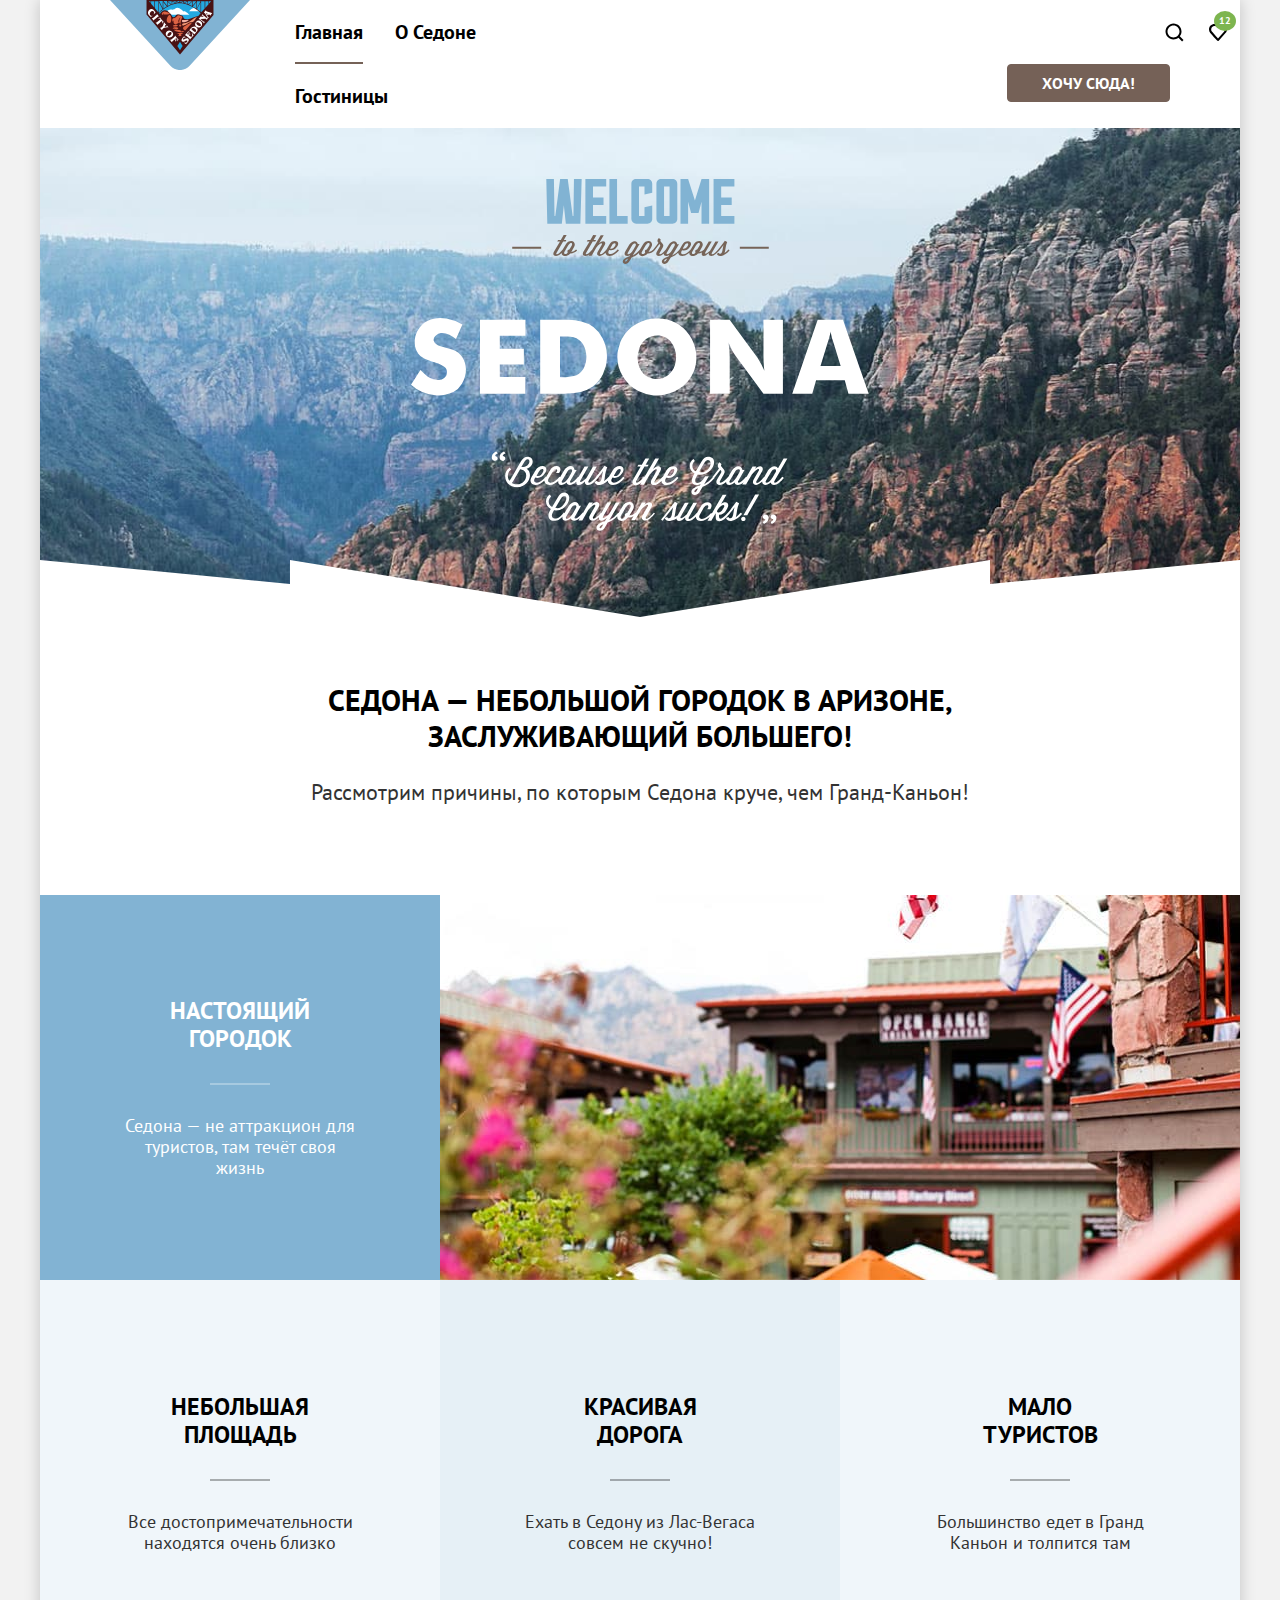
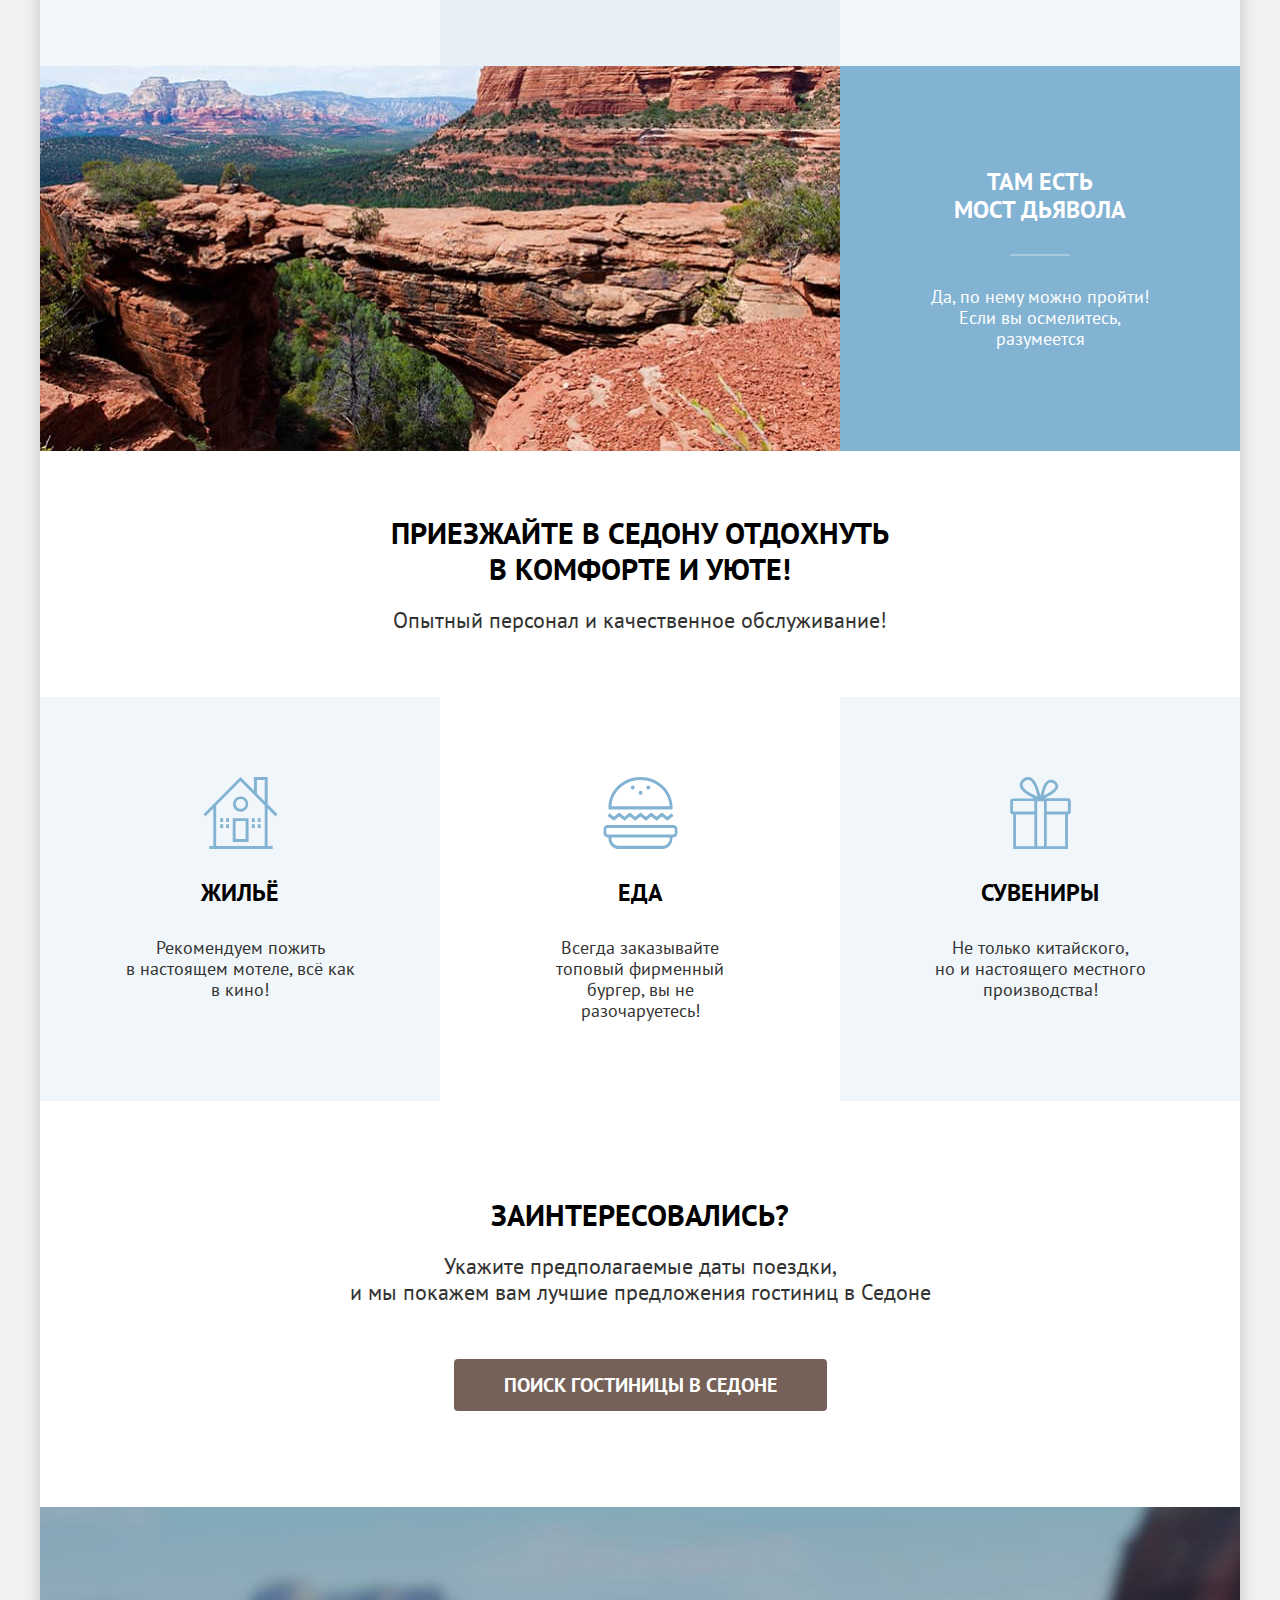
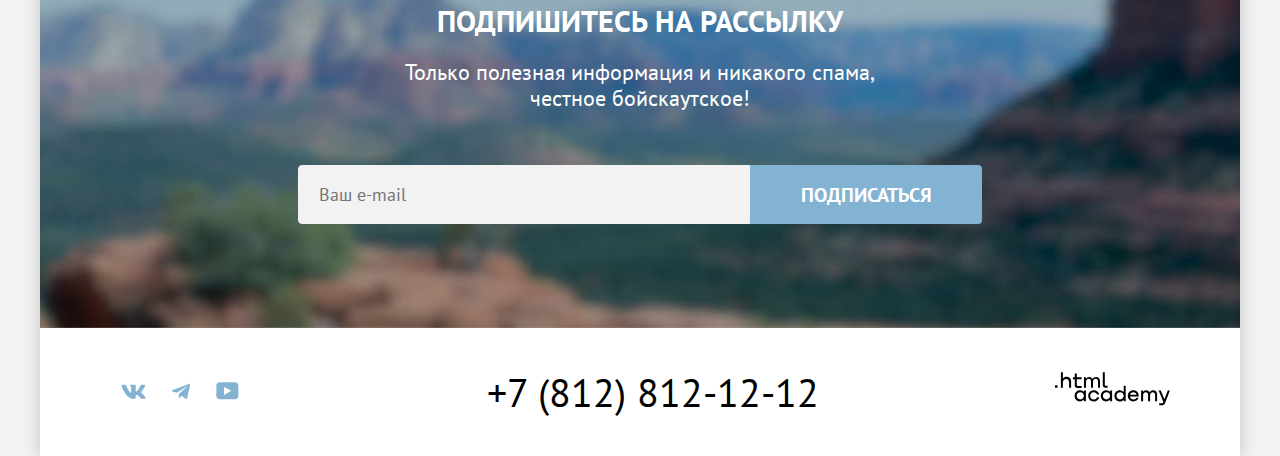
==== commit 207c83b7: "Add files via upload" ====
--- a/index.html
+++ b/index.html
@@ -1,290 +1,318 @@
 <!DOCTYPE html>
 <html lang="ru">
 
-	<head>
-		<meta charset="utf-8">
-		<title>HTML Academy: Седона</title>
-		<link type="image/x-icon" href="images/favicon.svg" rel="shortcut icon">
-		<link rel="stylesheet" href="styles/styles.css">
-	</head>
-
-	<body>
-		<div class="container">
-			<!-- Header -->
-			<header class="main-page-header">
-				<nav class="navigation">
-					<a class="header-link" href="index.html" aria-current="page">
-						<img class="logo" src="images/logo.svg" width="140" height="70" alt="Логотип города Седона">
-					</a>
-					<ul class="navigation-list">
-						<li class="navigation-item">
-							<a class="navigation-link navigation-link-current" href="index.html">Главная</a>
-						</li>
-						<li class="navigation-item">
-							<a class="navigation-link" href="#">О Седоне</a>
-						</li>
-						<li class="navigation-item">
-							<a class="navigation-link" href="catalog.html">Гостиницы</a>
-						</li>
-					</ul>
-					<ul class="navigation-list navigation-user">
-						<li class="navigation-item">
-							<a class="navigation-link" href="#">
-								<span class="visually-hidden">Поиск</span>
-							</a>
-						</li>
-						<li class="navigation-item">
-							<a class="navigation-link favourites-count" href="#">
-								<span class="visually-hidden">Избранных отелей:</span>
-								<span class="favourites-count-span">12</span></a>
-						</li>
-						<li class="navigation-item">
-							<a class="navigation-link-favourites" href="#">
-								<span class="visually-hidden">Переход на страницу с информацией о городе Седона</span>
-								Хочу сюда!</a>
-						</li>
-					</ul>
-				</nav>
-			</header>
-
-			<!-- Main -->
-			<main class="main-container main-index-page">
-
-				<!-- Welcome -->
-				<section class="welcome">
-					<h1 class="visually-hidden">Гостиницы города Седоны в Америке</h1>
-					<img class="welcome-image" src="images/welcome-text.svg" width="457" height="352" alt="Welcome to the gorgeous Sedona. Because the Grand Canyon sucks!">
-				</section>
-
-				<!-- Advantages -->
-				<section class="advantages">
-					<div class="advantages-title-container">
-						<h2 class="advantages-title">Седона — небольшой городок в Аризоне, <br>заслуживающий большего!</h2>
-						<p class="advantages-title-description">Рассмотрим причины, по которым Седона круче, чем Гранд-Каньон!</p>
-					</div>
-					<ul class="advantages-list">
-						<li class="advantages-item color1">
-
-							<div class="advantages-item-container">
-								<h3 class="advantages-subtitle color1 line1">Настоящий <br>городок</h3>
-								<p class="advantages-description color1">Седона — не аттракцион для туристов, там течёт своя жизнь</p>
-							</div>
-
-							<img class="city-sedona-image" src="images/city-sedona.jpg" width="800" height="385" alt="двухэтажное кафе в городе">
-
-						</li>
-
-						<li class="advantages-item color2">
-							<h3 class="advantages-subtitle">Небольшая <br>площадь</h3>
-							<p class="advantages-description">Все достопримечательности находятся очень близко</p>
-						</li>
-						<li class="advantages-item color3">
-							<h3 class="advantages-subtitle">Красивая <br>дорога</h3>
-							<p class="advantages-description">Ехать в Седону из Лас-Вегаса совсем не скучно!</p>
-						</li>
-						<li class="advantages-item color2">
-							<h3 class="advantages-subtitle">Мало <br>туристов</h3>
-							<p class="advantages-description">Большинство едет в Гранд Каньон и толпится там</p>
-						</li>
-						<li class="advantages-item color1">
-							<img class="bridge-image" src="images/bridge.jpg" width="800" height="385" alt="страшный природный мост">
-
-							<div class="advantages-item-container">
-								<h3 class="advantages-subtitle color1 line1">Там есть <br>мост дьявола</h3>
-								<p class="advantages-description color1">Да, по нему можно пройти! Если вы осмелитесь, разумеется</p>
-							</div>
-						</li>
-					</ul>
-				</section>
-
-				<!-- Services -->
-				<section class="services">
-					<div class="services-title-container">
-						<h2 class="services-title">Приезжайте в Седону отдохнуть <br>в комфорте и уюте!</h2>
-						<p class="services-title-description">Опытный персонал и качественное обслуживание!</p>
-					</div>
-					<ul class="services-list">
-						<li class="services-item color2">
-							<div class="services-image home"></div>
-							<h3 class="services-subtitle">Жильё</h3>
-							<p class="services-description">Рекомендуем пожить <br>в настоящем мотеле, всё как в кино!</p>
-						</li>
-						<li class="services-item">
-							<div class="services-image food"></div>
-							<h3 class="services-subtitle">Еда</h3>
-							<p class="services-description">Всегда заказывайте <br>топовый фирменный бургер, вы не разочаруетесь!</p>
-						</li>
-						<li class="services-item color2">
-							<div class="services-image souvenirs"></div>
-							<h3 class="services-subtitle ">Сувениры</h3>
-							<p class="services-description">Не только китайского, <br>но и настоящего местного производства!</p>
-						</li>
-					</ul>
-				</section>
-
-				<!-- Searching hotels -->
-				<section class="searching-hotels">
-					<h2 class="searching-hotels-title">Заинтересовались?</h2>
-					<p class="searching-hotels-description">Укажите предполагаемые даты поездки, <br>и мы покажем вам лучшие
-						предложения
-						гостиниц в Седоне</p>
-					<button class="searching-hotels-button" type="button">Поиск Гостиницы в Седоне</button>
-				</section>
-
-				<!-- Subscription -->
-				<section class="subscription">
-					<h2 class="subscription-title">Подпишитесь на рассылку</h2>
-					<p class="subscription-description">Только полезная информация и никакого спама, <br>честное бойскаутское!</p>
-					<form class="subscription-form" action="https://echo.htmlacademy.ru" method="post">
-						<label class="subscription-label">
-							<input class="subscription-input" type="email" name="email" placeholder="Ваш e-mail" required>
-						</label>
-						<button class="subscription-button" type="submit">Подписаться</button>
-					</form>
-				</section>
-			</main>
-
-			<!-- Footer -->
-			<footer class="page-footer">
-				<h2 class="visually-hidden">Контакты</h2>
-				<ul class="page-footer-contacts-list">
-					<li class="page-footer-contacts-item">
-						<a class="page-footer-contacts-link" href="https://vk.com/htmlacademy">
-							<svg class="contacts-icon" aria-hidden="true" focusable="false" xmlns="http://www.w3.org/2000/svg" width="25" height="15" fill="none">
-								<path fill-rule="evenodd" d="M24.12 1.8c.16-.54 0-.94-.8-.94H20.7c-.67 0-.98.34-1.15.73 0 0-1.33 3.2-3.22 5.27-.61.6-.9.8-1.23.8-.16 0-.41-.2-.41-.75v-5.1c0-.66-.19-.95-.74-.95H9.82c-.42 0-.67.3-.67.59 0 .62.95.76 1.04 2.51v3.8c0 .83-.15.98-.48.98-.9 0-3.06-3.2-4.34-6.88-.25-.72-.5-1-1.18-1H1.57c-.75 0-.9.34-.9.73 0 .68.89 4.07 4.14 8.55 2.17 3.06 5.23 4.72 8 4.72 1.68 0 1.88-.37 1.88-1v-2.32c0-.74.16-.88.7-.88.38 0 1.05.19 2.6 1.66 1.79 1.75 2.08 2.54 3.08 2.54h2.63c.75 0 1.12-.37.9-1.1-.23-.72-1.08-1.77-2.2-3.02-.62-.71-1.54-1.48-1.82-1.86-.39-.5-.28-.71 0-1.15 0 0 3.2-4.42 3.54-5.93Z" clip-rule="evenodd" />
-							</svg>
-							<span class="visually-hidden">Переход на сайт Вконтакте</span>
-						</a>
-					</li>
-					<li class="page-footer-contacts-item">
-						<a class="page-footer-contacts-link" href="https://t.me/htmlacademy">
-							<svg class="contacts-icon" aria-hidden="true" focusable="false" xmlns="http://www.w3.org/2000/svg" width="18" height="16" fill="none">
-								<path d="M16.79.96.84 7.1c-1.09.44-1.08 1.05-.2 1.32l4.1 1.28 9.47-5.98c.44-.27.85-.13.52.17l-7.68 6.93-.28 4.22c.41 0 .6-.2.83-.41l1.99-1.94 4.13 3.06c.77.42 1.31.2 1.5-.71l2.72-12.8c.28-1.1-.43-1.61-1.16-1.28Z" />
-							</svg>
-							<span class="visually-hidden">Переход в Телеграмм</span>
-						</a>
-					</li>
-					<li class="page-footer-contacts-item">
-						<a class="page-footer-contacts-link" href="https://www.youtube.com/user/htmlacademyru">
-							<svg class="contacts-icon" aria-hidden="true" focusable="false" xmlns="http://www.w3.org/2000/svg" width="23" height="18" fill="none">
-								<path d="M18.94.36H3.51C1.65.36.33 1.95.33 3.76v10.09c0 1.91 1.32 3.5 3.18 3.5h15.65c1.64 0 3.17-1.59 3.17-3.4V3.76c-.22-1.8-1.53-3.4-3.39-3.4ZM7.99 12.89V4.82l7.34 4.04-7.34 4.03Z" />
-							</svg>
-							<span class="visually-hidden">Переход на сайт Ютуб</span>
-						</a>
-					</li>
-				</ul>
-				<a class="page-footer-contacts-phone" href="tel:+78128121212">
-					<span class="visually-hidden">Телефон для связи:</span> +7 (812) 812-12-12
-				</a>
-				<a class="page-footer-site-developer" href="https://htmlacademy.ru/">
-
-					<svg class="site-developer" aria-hidden="true" focusable="false" width="115" height="34" fill="none" xmlns="http://www.w3.org/2000/svg">
-						<path d="M0 13.26v2.6h2.5v-2.6H0Zm11.6-8.4c-1.6 0-2.8.7-3.6 1.7h-.1V.36h-2v15.5h2v-5.3c0-2.1 1.3-3.6 3.3-3.6 1.8 0 2.9 1.4 2.9 3.2v5.7h2v-6.1c.1-3-1.8-4.9-4.5-4.9Zm15 .3h-4.8v-3.7h-2v3.8h-1.9v2h1.9v6c0 1.7 1 2.7 2.7 2.7h4.1v-2h-3.7c-.7 0-1.1-.4-1.1-1.1v-5.7h4.8v-2Zm14.5-.2c-1.6 0-2.9.8-3.5 2.1h-.1c-.6-1.2-1.8-2.1-3.4-2.1-1.4 0-2.5.8-3.1 1.8h-.1v-1.6H29v10.6h2v-5.4c0-2 1-3.5 2.6-3.5 1.5 0 2.4 1 2.4 2.6v6.3h2v-5.6c0-2.4 1.4-3.3 2.6-3.3 1.5 0 2.4 1 2.4 2.6v6.3h2v-6.5c.1-2.5-1.4-4.3-3.9-4.3Zm6.7 8.1c0 1.7 1 2.7 2.8 2.7h2v-2h-1.7c-.7 0-1.1-.4-1.1-1.1V.36h-2v12.7Zm-18.9 7c-.9-1.1-2.2-1.8-3.9-1.8-3.1 0-5.4 2.3-5.4 5.6s2.3 5.6 5.4 5.6c1.8 0 3-.8 3.8-1.9h.1v1.6h2v-10.6h-2v1.5Zm-3.6 7.4c-2.2 0-3.6-1.6-3.6-3.6s1.4-3.6 3.6-3.6 3.6 1.6 3.6 3.6c0 1.9-1.4 3.6-3.6 3.6Zm18.9-5.1c-.5-2.4-2.6-4.1-5.4-4.1a5.4 5.4 0 0 0-5.6 5.6c0 3.1 2.2 5.6 5.6 5.6 2.8 0 4.9-1.8 5.4-4.2h-2.1a3.4 3.4 0 0 1-3.3 2.3c-2.2 0-3.6-1.6-3.6-3.6s1.4-3.6 3.6-3.6c1.6 0 2.8 1 3.3 2.2h2.1v-.2Zm10.9-2.3c-.9-1.1-2.2-1.8-3.9-1.8-3.1 0-5.4 2.3-5.4 5.6s2.3 5.6 5.4 5.6c1.8 0 3-.8 3.8-1.9h.1v1.6h2v-10.6h-2v1.5Zm-3.6 7.4c-2.2 0-3.6-1.6-3.6-3.6s1.4-3.6 3.6-3.6 3.6 1.6 3.6 3.6c0 1.9-1.5 3.6-3.6 3.6Zm17.2-7.3c-.9-1.1-2.2-1.9-3.9-1.9-3.1 0-5.4 2.3-5.4 5.6s2.2 5.6 5.4 5.6c1.7 0 3-.8 3.8-1.8h.1v1.5h2v-15.4h-2v6.4Zm-3.6 7.3c-2.2 0-3.6-1.6-3.6-3.6s1.4-3.6 3.6-3.6 3.6 1.6 3.6 3.6c-.1 2-1.5 3.6-3.6 3.6Zm13.2-9.2c-3.3 0-5.5 2.5-5.5 5.6 0 3 2.1 5.6 5.5 5.6 2.5 0 4.5-1.3 5.2-3.6h-2.1c-.5 1-1.6 1.6-3 1.6-1.9 0-3.3-1.3-3.4-2.9h8.8c.2-3.6-2-6.3-5.5-6.3Zm0 1.9c1.7 0 3 1 3.3 2.6h-6.5c.3-1.5 1.5-2.6 3.2-2.6Zm19.9-1.9c-1.6 0-2.9.8-3.6 2h-.1c-.6-1.2-1.8-2-3.4-2-1.4 0-2.5.7-3.1 1.8v-1.5h-1.9v10.6h2v-5.4c0-2 1-3.4 2.6-3.5 1.5 0 2.4 1 2.4 2.6v6.3h2v-5.6c0-2.4 1.4-3.3 2.6-3.3 1.5 0 2.4 1 2.4 2.6v6.3h2v-6.5c.1-2.6-1.4-4.4-3.9-4.4Zm11.2 9.1-3.6-8.9h-2.2l4.8 11.6c-.3.9-.7 1.2-1.7 1.2h-2.5v2h2.5c1.8 0 2.8-.8 3.5-2.6l4.7-12.2h-2.1l-3.4 8.9Z" />
-					</svg>
-					<span class="visually-hidden">Сделано командой html academy</span>
-				</a>
-			</footer>
-
-			<!-- Модальное окно "Поиск гостиницы в Седоне" -->
-			<div class="modal-container">
-				<div class="modal">
-					<button class="modal-close-button">
-						<span class="visually-hidden">Закрыть</span>
-					</button>
-					<section class="modal-content">
-						<h2 class="modal-title">Поиск гостиницы в Седоне</h2>
-						<form class="modal-data-form" action="https://echo.htmlacademy.ru/" method="post">
-							<ul class="modal-data-list">
-								<li class="modal-data-item">
-									<label class="modal-label" for="check-in">Дата Заезда:</label>
-									<div class="input-box">
-										<div class="input-box-inner">
-											<input class="modal-input date-check-in" type="date" id="check-in" name="check-in" value="27 апреля 2020" required>
-											<button class="modal-input-icon check-in-icon" type="button">
-												<span class="visually-hidden">Выберите дату заезда в календаре</span>
-												<svg xmlns="http://www.w3.org/2000/svg" width="20" height="20" fill="none" role="img" aria-label="Выберите дату заезда в календаре" viewBox="0 0 20 20">
-													<g fill="#000" opacity=".3">
-														<path d="M7.75 12c.3 0 .5-.2.5-.5s-.2-.5-.5-.5-.5.2-.5.5.2.5.5.5Z" />
-														<path d="M17 4h-2V2h-1v2H6V2H5v2H3c-.6 0-1 .4-1 1v11c0 .5.4 1 1 1h14c.5 0 1-.5 1-1V5c0-.6-.5-1-1-1Zm0 12H3V9h14v7ZM3 8V5h2v2h1V5h8v2h1V5h2v3H3Z" />
-														<path d="M10 12c.3 0 .5-.2.5-.5s-.2-.5-.5-.5-.5.2-.5.5.2.5.5.5ZM12.25 12c.3 0 .5-.2.5-.5s-.2-.5-.5-.5-.5.2-.5.5.2.5.5.5ZM7.75 13c-.3 0-.5.2-.5.5s.2.5.5.5.5-.2.5-.5-.2-.5-.5-.5ZM5.5 12c.3 0 .5-.2.5-.5s-.2-.5-.5-.5-.5.2-.5.5.2.5.5.5ZM5.5 13c-.3 0-.5.2-.5.5s.2.5.5.5.5-.2.5-.5-.2-.5-.5-.5ZM10 13c-.3 0-.5.2-.5.5s.2.5.5.5.5-.2.5-.5-.2-.5-.5-.5ZM12.25 13c-.3 0-.5.2-.5.5s.2.5.5.5.5-.2.5-.5-.2-.5-.5-.5ZM14.5 12c.3 0 .5-.2.5-.5s-.2-.5-.5-.5-.5.2-.5.5.2.5.5.5ZM14.5 13c-.3 0-.5.2-.5.5s.2.5.5.5.5-.2.5-.5-.2-.5-.5-.5Z" />
-													</g>
-												</svg>
-											</button>
-										</div>
-										<span class="modal-description-input description-input-checkin checkin-error">Мы не можем отправить вас в прошлое.</span>
-									</div>
-								</li>
-								<li class="modal-data-item">
-									<label class="modal-label" for="check-out">Дата Выезда:</label>
-									<div class="input-box">
-										<div class="input-box-inner">
-											<input class="modal-input date-check-out" type="date" id="check-out" name="check-out" value="1 сентября 2023" required>
-											<button class="modal-input-icon check-out-icon" type="button">
-												<span class="visually-hidden">Выберите дату выезда в календаре</span>
-												<svg xmlns="http://www.w3.org/2000/svg" width="20" height="20" fill="none" role="img" aria-label="Выберите дату выезда в календаре" viewBox="0 0 20 20">
-													<g fill="#000" opacity=".3">
-														<path d="M7.75 12c.3 0 .5-.2.5-.5s-.2-.5-.5-.5-.5.2-.5.5.2.5.5.5Z" />
-														<path d="M17 4h-2V2h-1v2H6V2H5v2H3c-.6 0-1 .4-1 1v11c0 .5.4 1 1 1h14c.5 0 1-.5 1-1V5c0-.6-.5-1-1-1Zm0 12H3V9h14v7ZM3 8V5h2v2h1V5h8v2h1V5h2v3H3Z" />
-														<path d="M10 12c.3 0 .5-.2.5-.5s-.2-.5-.5-.5-.5.2-.5.5.2.5.5.5ZM12.25 12c.3 0 .5-.2.5-.5s-.2-.5-.5-.5-.5.2-.5.5.2.5.5.5ZM7.75 13c-.3 0-.5.2-.5.5s.2.5.5.5.5-.2.5-.5-.2-.5-.5-.5ZM5.5 12c.3 0 .5-.2.5-.5s-.2-.5-.5-.5-.5.2-.5.5.2.5.5.5ZM5.5 13c-.3 0-.5.2-.5.5s.2.5.5.5.5-.2.5-.5-.2-.5-.5-.5ZM10 13c-.3 0-.5.2-.5.5s.2.5.5.5.5-.2.5-.5-.2-.5-.5-.5ZM12.25 13c-.3 0-.5.2-.5.5s.2.5.5.5.5-.2.5-.5-.2-.5-.5-.5ZM14.5 12c.3 0 .5-.2.5-.5s-.2-.5-.5-.5-.5.2-.5.5.2.5.5.5ZM14.5 13c-.3 0-.5.2-.5.5s.2.5.5.5.5-.2.5-.5-.2-.5-.5-.5Z" />
-													</g>
-												</svg>
-											</button>
-										</div>
-										<span class="modal-description-input">На эти даты есть свободные номера. Пока есть.</span>
-									</div>
-								</li>
-								<li class="modal-data-item person-number-item">
-									<div class="person-box">
-										<label class="modal-label-person" for="number-of-adults">Взрослые:</label>
-										<div class="person-box-input">
-											<button class="number-input-minus adult-input-minus-icon" type="button">
-												<span class="visually-hidden">Уменьшить количество взрослых</span>
-												<svg xmlns="http://www.w3.org/2000/svg" width="20" height="20" fill="none" role="img" aria-label="Уменьшить количество взрослых" viewBox="0 0 20 20">
-													<path fill="#756157" fill-opacity=".3" d="M3 9v2h14V9H3Z" />
-												</svg>
-											</button>
-											<input class="person-number-input adult-number-input" type="number" id="number-of-adults" name="number-of-adults" value="2">
-											<button class="number-input-plus adult-input-plus-icon" type="button">
-												<span class="visually-hidden">Увеличить количество взрослых</span>
-												<svg xmlns="http://www.w3.org/2000/svg" width="20" height="20" fill="none" role="img" aria-label="Увеличить количество взрослых" viewBox="0 0 20 20">
-													<path fill="#756157" fill-opacity=".3" d="M17 9h-6V3H9v6H3v2h6v6h2v-6h6V9Z" />
-												</svg>
-											</button>
-										</div>
-									</div>
-									<div class="person-box">
-										<label class="modal-label-person modal-label-child" for="number-of-childs">Дети:</label>
-										<div class="tooltip-box">
-											<span class="modal-tooltip">
-												<button class="tooltip-toggle" type="button" aria-labelledby="tooltip-label"></button>
-												<span class="tooltip-text-box" role="tooltip" id="tooltip-label">Укажите количество детей, которые будут с вами, возраст которых от 6 до 18 лет. Дети до 6 лет размещаются бесплатно.</span>
-											</span>
-										</div>
-										<div class="person-box-input">
-											<button class="number-input-minus child-input-minus" type="button">
-												<span class="visually-hidden">Уменьшить количество детей</span>
-												<svg xmlns="http://www.w3.org/2000/svg" width="20" height="20" fill="none" role="img" aria-label="Уменьшить количество детей" viewBox="0 0 20 20">
-													<path fill="#756157" fill-opacity=".3" d="M3 9v2h14V9H3Z" />
-												</svg>
-											</button>
-											<input class="person-number-input child-number-input" id="number-of-childs" name="number-of-childs" type="number" value="2">
-											<button class="number-input-plus child-input-plus" type="button">
-												<span class="visually-hidden">Увеличить количество детей</span>
-												<svg xmlns="http://www.w3.org/2000/svg" width="20" height="20" fill="none" role="img" aria-label="Увеличить количество детей" viewBox="0 0 20 20">
-													<path fill="#756157" fill-opacity=".3" d="M17 9h-6V3H9v6H3v2h6v6h2v-6h6V9Z" />
-												</svg>
-											</button>
-										</div>
-									</div>
-								</li>
-							</ul>
-							<button class="modal-form-button button-blue" type="submit">Найти</button>
-						</form>
-					</section>
-				</div>
-			</div>
-		</div>
-		<script src="scripts/modal.js"></script>
-	</body>
+  <head>
+    <meta charset="utf-8">
+    <title>HTML Academy: Седона</title>
+    <link type="image/x-icon" href="images/favicon.svg" rel="shortcut icon">
+    <link rel="stylesheet" href="styles/styles.css">
+  </head>
+
+  <body>
+    <div class="container">
+      <!-- Header -->
+      <header class="main-page-header">
+        <nav class="navigation">
+          <a class="header-link" href="index.html" aria-current="page">
+            <img class="logo" src="images/logo.svg" width="140" height="70" alt="Логотип города Седона">
+          </a>
+          <ul class="navigation-list">
+            <li class="navigation-item">
+              <a class="navigation-link navigation-link-current" href="index.html">Главная</a>
+            </li>
+            <li class="navigation-item">
+              <a class="navigation-link" href="#">О Седоне</a>
+            </li>
+            <li class="navigation-item">
+              <a class="navigation-link" href="catalog.html">Гостиницы</a>
+            </li>
+          </ul>
+          <ul class="navigation-list navigation-user">
+            <li class="navigation-item">
+              <a class="navigation-link" href="#">
+                <span class="visually-hidden">Поиск</span>
+              </a>
+            </li>
+            <li class="navigation-item">
+              <a class="navigation-link favourites-count" href="#">
+                <span class="visually-hidden">Избранных отелей:</span>
+                <span class="favourites-count-span">12</span></a>
+            </li>
+            <li class="navigation-item">
+              <a class="navigation-link-favourites" href="#">
+                <span class="visually-hidden">Переход на страницу с информацией о городе Седона</span>
+                Хочу сюда!</a>
+            </li>
+          </ul>
+        </nav>
+      </header>
+
+      <!-- Main -->
+      <main class="main-container main-index-page">
+
+        <!-- Welcome -->
+        <section class="welcome">
+          <h1 class="visually-hidden">Гостиницы города Седоны в Америке</h1>
+          <img class="welcome-image" src="images/welcome-text.svg" width="457" height="352"
+            alt="Welcome to the gorgeous Sedona. Because the Grand Canyon sucks!">
+        </section>
+
+        <!-- Advantages -->
+        <section class="advantages">
+          <div class="advantages-title-container">
+            <h2 class="advantages-title">Седона — небольшой городок в Аризоне, <br>заслуживающий большего!</h2>
+            <p class="advantages-title-description">Рассмотрим причины, по которым Седона круче, чем Гранд-Каньон!</p>
+          </div>
+          <ul class="advantages-list">
+            <li class="advantages-item color1">
+
+              <div class="advantages-item-container">
+                <h3 class="advantages-subtitle color1 line1">Настоящий <br>городок</h3>
+                <p class="advantages-description color1">Седона — не аттракцион для туристов, там течёт своя жизнь</p>
+              </div>
+
+              <img class="city-sedona-image" src="images/city-sedona.jpg" width="800" height="385"
+                alt="двухэтажное кафе в городе">
+
+            </li>
+
+            <li class="advantages-item color2">
+              <h3 class="advantages-subtitle">Небольшая <br>площадь</h3>
+              <p class="advantages-description">Все достопримечательности находятся очень близко</p>
+            </li>
+            <li class="advantages-item color3">
+              <h3 class="advantages-subtitle">Красивая <br>дорога</h3>
+              <p class="advantages-description">Ехать в Седону из Лас-Вегаса совсем не скучно!</p>
+            </li>
+            <li class="advantages-item color2">
+              <h3 class="advantages-subtitle">Мало <br>туристов</h3>
+              <p class="advantages-description">Большинство едет в Гранд Каньон и толпится там</p>
+            </li>
+            <li class="advantages-item color1">
+              <img class="bridge-image" src="images/bridge.jpg" width="800" height="385" alt="страшный природный мост">
+
+              <div class="advantages-item-container">
+                <h3 class="advantages-subtitle color1 line1">Там есть <br>мост дьявола</h3>
+                <p class="advantages-description color1">Да, по нему можно пройти! Если вы осмелитесь, разумеется</p>
+              </div>
+            </li>
+          </ul>
+        </section>
+
+        <!-- Services -->
+        <section class="services">
+          <div class="services-title-container">
+            <h2 class="services-title">Приезжайте в Седону отдохнуть <br>в комфорте и уюте!</h2>
+            <p class="services-title-description">Опытный персонал и качественное обслуживание!</p>
+          </div>
+          <ul class="services-list">
+            <li class="services-item color2">
+              <div class="services-image home"></div>
+              <h3 class="services-subtitle">Жильё</h3>
+              <p class="services-description">Рекомендуем пожить <br>в настоящем мотеле, всё как в кино!</p>
+            </li>
+            <li class="services-item">
+              <div class="services-image food"></div>
+              <h3 class="services-subtitle">Еда</h3>
+              <p class="services-description">Всегда заказывайте <br>топовый фирменный бургер, вы не разочаруетесь!</p>
+            </li>
+            <li class="services-item color2">
+              <div class="services-image souvenirs"></div>
+              <h3 class="services-subtitle ">Сувениры</h3>
+              <p class="services-description">Не только китайского, <br>но и настоящего местного производства!</p>
+            </li>
+          </ul>
+        </section>
+
+        <!-- Searching hotels -->
+        <section class="searching-hotels">
+          <h2 class="searching-hotels-title">Заинтересовались?</h2>
+          <p class="searching-hotels-description">Укажите предполагаемые даты поездки, <br>и мы покажем вам лучшие
+            предложения
+            гостиниц в Седоне</p>
+          <button class="searching-hotels-button" type="button">Поиск Гостиницы в Седоне</button>
+        </section>
+
+        <!-- Subscription -->
+        <section class="subscription">
+          <h2 class="subscription-title">Подпишитесь на рассылку</h2>
+          <p class="subscription-description">Только полезная информация и никакого спама, <br>честное бойскаутское!</p>
+          <form class="subscription-form" action="https://echo.htmlacademy.ru" method="post">
+            <label class="subscription-label">
+              <input class="subscription-input" type="email" name="email" placeholder="Ваш e-mail" required>
+            </label>
+            <button class="subscription-button" type="submit">Подписаться</button>
+          </form>
+        </section>
+      </main>
+
+      <!-- Footer -->
+      <footer class="page-footer">
+        <h2 class="visually-hidden">Контакты</h2>
+        <ul class="page-footer-contacts-list">
+          <li class="page-footer-contacts-item">
+            <a class="page-footer-contacts-link" href="https://vk.com/htmlacademy">
+              <svg class="contacts-icon" aria-hidden="true" focusable="false" xmlns="http://www.w3.org/2000/svg"
+                width="25" height="15" fill="none">
+                <path fill-rule="evenodd"
+                  d="M24.12 1.8c.16-.54 0-.94-.8-.94H20.7c-.67 0-.98.34-1.15.73 0 0-1.33 3.2-3.22 5.27-.61.6-.9.8-1.23.8-.16 0-.41-.2-.41-.75v-5.1c0-.66-.19-.95-.74-.95H9.82c-.42 0-.67.3-.67.59 0 .62.95.76 1.04 2.51v3.8c0 .83-.15.98-.48.98-.9 0-3.06-3.2-4.34-6.88-.25-.72-.5-1-1.18-1H1.57c-.75 0-.9.34-.9.73 0 .68.89 4.07 4.14 8.55 2.17 3.06 5.23 4.72 8 4.72 1.68 0 1.88-.37 1.88-1v-2.32c0-.74.16-.88.7-.88.38 0 1.05.19 2.6 1.66 1.79 1.75 2.08 2.54 3.08 2.54h2.63c.75 0 1.12-.37.9-1.1-.23-.72-1.08-1.77-2.2-3.02-.62-.71-1.54-1.48-1.82-1.86-.39-.5-.28-.71 0-1.15 0 0 3.2-4.42 3.54-5.93Z"
+                  clip-rule="evenodd" />
+              </svg>
+              <span class="visually-hidden">Переход на сайт Вконтакте</span>
+            </a>
+          </li>
+          <li class="page-footer-contacts-item">
+            <a class="page-footer-contacts-link" href="https://t.me/htmlacademy">
+              <svg class="contacts-icon" aria-hidden="true" focusable="false" xmlns="http://www.w3.org/2000/svg"
+                width="18" height="16" fill="none">
+                <path
+                  d="M16.79.96.84 7.1c-1.09.44-1.08 1.05-.2 1.32l4.1 1.28 9.47-5.98c.44-.27.85-.13.52.17l-7.68 6.93-.28 4.22c.41 0 .6-.2.83-.41l1.99-1.94 4.13 3.06c.77.42 1.31.2 1.5-.71l2.72-12.8c.28-1.1-.43-1.61-1.16-1.28Z" />
+              </svg>
+              <span class="visually-hidden">Переход в Телеграмм</span>
+            </a>
+          </li>
+          <li class="page-footer-contacts-item">
+            <a class="page-footer-contacts-link" href="https://www.youtube.com/user/htmlacademyru">
+              <svg class="contacts-icon" aria-hidden="true" focusable="false" xmlns="http://www.w3.org/2000/svg"
+                width="23" height="18" fill="none">
+                <path
+                  d="M18.94.36H3.51C1.65.36.33 1.95.33 3.76v10.09c0 1.91 1.32 3.5 3.18 3.5h15.65c1.64 0 3.17-1.59 3.17-3.4V3.76c-.22-1.8-1.53-3.4-3.39-3.4ZM7.99 12.89V4.82l7.34 4.04-7.34 4.03Z" />
+              </svg>
+              <span class="visually-hidden">Переход на сайт Ютуб</span>
+            </a>
+          </li>
+        </ul>
+        <a class="page-footer-contacts-phone" href="tel:+78128121212">
+          <span class="visually-hidden">Телефон для связи:</span> +7 (812) 812-12-12
+        </a>
+        <a class="page-footer-site-developer" href="https://htmlacademy.ru/">
+
+          <svg class="site-developer" aria-hidden="true" focusable="false" width="115" height="34" fill="none"
+            xmlns="http://www.w3.org/2000/svg">
+            <path
+              d="M0 13.26v2.6h2.5v-2.6H0Zm11.6-8.4c-1.6 0-2.8.7-3.6 1.7h-.1V.36h-2v15.5h2v-5.3c0-2.1 1.3-3.6 3.3-3.6 1.8 0 2.9 1.4 2.9 3.2v5.7h2v-6.1c.1-3-1.8-4.9-4.5-4.9Zm15 .3h-4.8v-3.7h-2v3.8h-1.9v2h1.9v6c0 1.7 1 2.7 2.7 2.7h4.1v-2h-3.7c-.7 0-1.1-.4-1.1-1.1v-5.7h4.8v-2Zm14.5-.2c-1.6 0-2.9.8-3.5 2.1h-.1c-.6-1.2-1.8-2.1-3.4-2.1-1.4 0-2.5.8-3.1 1.8h-.1v-1.6H29v10.6h2v-5.4c0-2 1-3.5 2.6-3.5 1.5 0 2.4 1 2.4 2.6v6.3h2v-5.6c0-2.4 1.4-3.3 2.6-3.3 1.5 0 2.4 1 2.4 2.6v6.3h2v-6.5c.1-2.5-1.4-4.3-3.9-4.3Zm6.7 8.1c0 1.7 1 2.7 2.8 2.7h2v-2h-1.7c-.7 0-1.1-.4-1.1-1.1V.36h-2v12.7Zm-18.9 7c-.9-1.1-2.2-1.8-3.9-1.8-3.1 0-5.4 2.3-5.4 5.6s2.3 5.6 5.4 5.6c1.8 0 3-.8 3.8-1.9h.1v1.6h2v-10.6h-2v1.5Zm-3.6 7.4c-2.2 0-3.6-1.6-3.6-3.6s1.4-3.6 3.6-3.6 3.6 1.6 3.6 3.6c0 1.9-1.4 3.6-3.6 3.6Zm18.9-5.1c-.5-2.4-2.6-4.1-5.4-4.1a5.4 5.4 0 0 0-5.6 5.6c0 3.1 2.2 5.6 5.6 5.6 2.8 0 4.9-1.8 5.4-4.2h-2.1a3.4 3.4 0 0 1-3.3 2.3c-2.2 0-3.6-1.6-3.6-3.6s1.4-3.6 3.6-3.6c1.6 0 2.8 1 3.3 2.2h2.1v-.2Zm10.9-2.3c-.9-1.1-2.2-1.8-3.9-1.8-3.1 0-5.4 2.3-5.4 5.6s2.3 5.6 5.4 5.6c1.8 0 3-.8 3.8-1.9h.1v1.6h2v-10.6h-2v1.5Zm-3.6 7.4c-2.2 0-3.6-1.6-3.6-3.6s1.4-3.6 3.6-3.6 3.6 1.6 3.6 3.6c0 1.9-1.5 3.6-3.6 3.6Zm17.2-7.3c-.9-1.1-2.2-1.9-3.9-1.9-3.1 0-5.4 2.3-5.4 5.6s2.2 5.6 5.4 5.6c1.7 0 3-.8 3.8-1.8h.1v1.5h2v-15.4h-2v6.4Zm-3.6 7.3c-2.2 0-3.6-1.6-3.6-3.6s1.4-3.6 3.6-3.6 3.6 1.6 3.6 3.6c-.1 2-1.5 3.6-3.6 3.6Zm13.2-9.2c-3.3 0-5.5 2.5-5.5 5.6 0 3 2.1 5.6 5.5 5.6 2.5 0 4.5-1.3 5.2-3.6h-2.1c-.5 1-1.6 1.6-3 1.6-1.9 0-3.3-1.3-3.4-2.9h8.8c.2-3.6-2-6.3-5.5-6.3Zm0 1.9c1.7 0 3 1 3.3 2.6h-6.5c.3-1.5 1.5-2.6 3.2-2.6Zm19.9-1.9c-1.6 0-2.9.8-3.6 2h-.1c-.6-1.2-1.8-2-3.4-2-1.4 0-2.5.7-3.1 1.8v-1.5h-1.9v10.6h2v-5.4c0-2 1-3.4 2.6-3.5 1.5 0 2.4 1 2.4 2.6v6.3h2v-5.6c0-2.4 1.4-3.3 2.6-3.3 1.5 0 2.4 1 2.4 2.6v6.3h2v-6.5c.1-2.6-1.4-4.4-3.9-4.4Zm11.2 9.1-3.6-8.9h-2.2l4.8 11.6c-.3.9-.7 1.2-1.7 1.2h-2.5v2h2.5c1.8 0 2.8-.8 3.5-2.6l4.7-12.2h-2.1l-3.4 8.9Z" />
+          </svg>
+          <span class="visually-hidden">Сделано командой html academy</span>
+        </a>
+      </footer>
+
+      <!-- Модальное окно "Поиск гостиницы в Седоне" -->
+      <div class="modal-container">
+        <div class="modal">
+          <button class="modal-close-button" type="button">
+            <span class="visually-hidden">Закрыть</span>
+          </button>
+          <section class="modal-content">
+            <h2 class="modal-title">Поиск гостиницы в Седоне</h2>
+            <form class="modal-data-form" action="https://echo.htmlacademy.ru/" method="post">
+              <ul class="modal-data-list">
+                <li class="modal-data-item">
+                  <label class="modal-label" for="check-in">Дата Заезда:</label>
+                  <div class="input-box">
+                    <div class="input-box-inner">
+                      <input class="modal-input date-check-in" type="text" id="check-in" name="check-in"
+                        value="27 апреля 2020" required>
+                      <button class="modal-input-icon check-in-icon" type="button">
+                        <span class="visually-hidden">Выберите дату заезда в календаре</span>
+                        <svg xmlns="http://www.w3.org/2000/svg" width="20" height="20" fill="none" role="img"
+                          aria-label="Выберите дату заезда в календаре" viewBox="0 0 20 20">
+                          <g fill="#000" opacity=".3">
+                            <path d="M7.75 12c.3 0 .5-.2.5-.5s-.2-.5-.5-.5-.5.2-.5.5.2.5.5.5Z" />
+                            <path
+                              d="M17 4h-2V2h-1v2H6V2H5v2H3c-.6 0-1 .4-1 1v11c0 .5.4 1 1 1h14c.5 0 1-.5 1-1V5c0-.6-.5-1-1-1Zm0 12H3V9h14v7ZM3 8V5h2v2h1V5h8v2h1V5h2v3H3Z" />
+                            <path
+                              d="M10 12c.3 0 .5-.2.5-.5s-.2-.5-.5-.5-.5.2-.5.5.2.5.5.5ZM12.25 12c.3 0 .5-.2.5-.5s-.2-.5-.5-.5-.5.2-.5.5.2.5.5.5ZM7.75 13c-.3 0-.5.2-.5.5s.2.5.5.5.5-.2.5-.5-.2-.5-.5-.5ZM5.5 12c.3 0 .5-.2.5-.5s-.2-.5-.5-.5-.5.2-.5.5.2.5.5.5ZM5.5 13c-.3 0-.5.2-.5.5s.2.5.5.5.5-.2.5-.5-.2-.5-.5-.5ZM10 13c-.3 0-.5.2-.5.5s.2.5.5.5.5-.2.5-.5-.2-.5-.5-.5ZM12.25 13c-.3 0-.5.2-.5.5s.2.5.5.5.5-.2.5-.5-.2-.5-.5-.5ZM14.5 12c.3 0 .5-.2.5-.5s-.2-.5-.5-.5-.5.2-.5.5.2.5.5.5ZM14.5 13c-.3 0-.5.2-.5.5s.2.5.5.5.5-.2.5-.5-.2-.5-.5-.5Z" />
+                          </g>
+                        </svg>
+                      </button>
+                    </div>
+                    <span class="modal-description-input description-input-checkin checkin-error">Мы не можем отправить
+                      вас в прошлое.</span>
+                  </div>
+                </li>
+                <li class="modal-data-item">
+                  <label class="modal-label" for="check-out">Дата Выезда:</label>
+                  <div class="input-box">
+                    <div class="input-box-inner">
+                      <input class="modal-input date-check-out" type="text" id="check-out" name="check-out"
+                        value="1 сентября 2023" required>
+                      <button class="modal-input-icon check-out-icon" type="button">
+                        <span class="visually-hidden">Выберите дату выезда в календаре</span>
+                        <svg xmlns="http://www.w3.org/2000/svg" width="20" height="20" fill="none" role="img"
+                          aria-label="Выберите дату выезда в календаре" viewBox="0 0 20 20">
+                          <g fill="#000" opacity=".3">
+                            <path d="M7.75 12c.3 0 .5-.2.5-.5s-.2-.5-.5-.5-.5.2-.5.5.2.5.5.5Z" />
+                            <path
+                              d="M17 4h-2V2h-1v2H6V2H5v2H3c-.6 0-1 .4-1 1v11c0 .5.4 1 1 1h14c.5 0 1-.5 1-1V5c0-.6-.5-1-1-1Zm0 12H3V9h14v7ZM3 8V5h2v2h1V5h8v2h1V5h2v3H3Z" />
+                            <path
+                              d="M10 12c.3 0 .5-.2.5-.5s-.2-.5-.5-.5-.5.2-.5.5.2.5.5.5ZM12.25 12c.3 0 .5-.2.5-.5s-.2-.5-.5-.5-.5.2-.5.5.2.5.5.5ZM7.75 13c-.3 0-.5.2-.5.5s.2.5.5.5.5-.2.5-.5-.2-.5-.5-.5ZM5.5 12c.3 0 .5-.2.5-.5s-.2-.5-.5-.5-.5.2-.5.5.2.5.5.5ZM5.5 13c-.3 0-.5.2-.5.5s.2.5.5.5.5-.2.5-.5-.2-.5-.5-.5ZM10 13c-.3 0-.5.2-.5.5s.2.5.5.5.5-.2.5-.5-.2-.5-.5-.5ZM12.25 13c-.3 0-.5.2-.5.5s.2.5.5.5.5-.2.5-.5-.2-.5-.5-.5ZM14.5 12c.3 0 .5-.2.5-.5s-.2-.5-.5-.5-.5.2-.5.5.2.5.5.5ZM14.5 13c-.3 0-.5.2-.5.5s.2.5.5.5.5-.2.5-.5-.2-.5-.5-.5Z" />
+                          </g>
+                        </svg>
+                      </button>
+                    </div>
+                    <span class="modal-description-input">На эти даты есть свободные номера. Пока есть.</span>
+                  </div>
+                </li>
+                <li class="modal-data-item person-number-item">
+                  <div class="person-box">
+                    <label class="modal-label-person" for="number-of-adults">Взрослые:</label>
+                    <div class="person-box-input">
+                      <button class="number-input-minus adult-input-minus-icon" type="button">
+                        <span class="visually-hidden">Уменьшить количество взрослых</span>
+                        <svg xmlns="http://www.w3.org/2000/svg" width="20" height="20" fill="none" role="img"
+                          aria-label="Уменьшить количество взрослых" viewBox="0 0 20 20">
+                          <path fill="#756157" fill-opacity=".3" d="M3 9v2h14V9H3Z" />
+                        </svg>
+                      </button>
+                      <input class="person-number-input adult-number-input" type="number" id="number-of-adults"
+                        name="number-of-adults" value="2">
+                      <button class="number-input-plus adult-input-plus-icon" type="button">
+                        <span class="visually-hidden">Увеличить количество взрослых</span>
+                        <svg xmlns="http://www.w3.org/2000/svg" width="20" height="20" fill="none" role="img"
+                          aria-label="Увеличить количество взрослых" viewBox="0 0 20 20">
+                          <path fill="#756157" fill-opacity=".3" d="M17 9h-6V3H9v6H3v2h6v6h2v-6h6V9Z" />
+                        </svg>
+                      </button>
+                    </div>
+                  </div>
+                  <div class="person-box">
+                    <label class="modal-label-person modal-label-child" for="number-of-childs">Дети:</label>
+                    <div class="tooltip-box">
+                      <span class="modal-tooltip">
+                        <button class="tooltip-toggle" type="button" aria-labelledby="tooltip-label"></button>
+                        <span class="tooltip-text-box" role="tooltip" id="tooltip-label">Укажите количество детей,
+                          которые будут с вами, возраст которых от 6 до 18 лет. Дети до 6 лет размещаются
+                          бесплатно.</span>
+                      </span>
+                    </div>
+                    <div class="person-box-input">
+                      <button class="number-input-minus child-input-minus" type="button">
+                        <span class="visually-hidden">Уменьшить количество детей</span>
+                        <svg xmlns="http://www.w3.org/2000/svg" width="20" height="20" fill="none" role="img"
+                          aria-label="Уменьшить количество детей" viewBox="0 0 20 20">
+                          <path fill="#756157" fill-opacity=".3" d="M3 9v2h14V9H3Z" />
+                        </svg>
+                      </button>
+                      <input class="person-number-input child-number-input" id="number-of-childs"
+                        name="number-of-childs" type="number" value="2">
+                      <button class="number-input-plus child-input-plus" type="button">
+                        <span class="visually-hidden">Увеличить количество детей</span>
+                        <svg xmlns="http://www.w3.org/2000/svg" width="20" height="20" fill="none" role="img"
+                          aria-label="Увеличить количество детей" viewBox="0 0 20 20">
+                          <path fill="#756157" fill-opacity=".3" d="M17 9h-6V3H9v6H3v2h6v6h2v-6h6V9Z" />
+                        </svg>
+                      </button>
+                    </div>
+                  </div>
+                </li>
+              </ul>
+              <button class="modal-form-button button-blue" type="submit">Найти</button>
+            </form>
+          </section>
+        </div>
+      </div>
+    </div>
+    <script src="scripts/modal.js"></script>
+  </body>
 
 </html>
--- a/styles/styles.css
+++ b/styles/styles.css
@@ -25,6 +25,7 @@
 }
 
 body {
+  min-width: 1280px;
   margin: 0;
   height: 100%;
   border: 0;
@@ -89,7 +90,7 @@
 .navigation-user {
   padding: 0;
   margin: 0;
-  margin-left: 285px;
+  margin-left: 283px;
   display: flex;
   justify-content: flex-end;
   align-items: center;
@@ -171,6 +172,7 @@
   text-decoration: none;
   padding: 8px 34px;
   margin-left: 20px;
+  margin-right: 70px;
 }
 
 .navigation-link-favourites:hover,
@@ -186,6 +188,7 @@
 
 /*Welcome*/
 .welcome {
+  min-height: 485px;
   background-image: url("../images/welcome-divider.svg"), url("../images/welcome-background.jpg");
   background-size: 100% auto, cover;
   background-repeat: no-repeat, no-repeat;
@@ -468,10 +471,15 @@
   width: 452px;
   height: 100%;
   padding: 17px 0 17px 20px;
+  font-family: "PT Sans", sans-serif;
+  font-weight: 400;
+  font-size: 18px;
+  line-height: 24px;
 }
 
 .subscription-input::placeholder {
-  font-family: inherit;
+  font-family: "PT Sans", sans-serif;
+  font-weight: 400;
   font-size: 18px;
   line-height: 24px;
 }
@@ -505,7 +513,7 @@
 
 /*Footer*/
 .page-footer {
-  padding: 50px 70px;
+  padding: 44px 70px;
   margin: 0;
   display: flex;
   justify-content: space-between;
@@ -546,7 +554,8 @@
   font-size: 40px;
   line-height: 40px;
   color: #000000;
-  text-decoration: none
+  text-decoration: none;
+  max-width: 350px;
 }
 
 .page-footer-contacts-phone:hover,
@@ -581,7 +590,7 @@
 .catalog-hotels {
   text-align: left;
   color: #ffffff;
-  background: #82b3d3 url("../images/filter-background.jpg") no-repeat center center;
+  background: rgb(117, 97, 87) url("../images/filter-background.jpg") no-repeat center center;
   background-size: cover;
   padding: 35px 70px 70px;
 }
@@ -667,6 +676,7 @@
 .hotels-filter-item {
   text-align: left;
 }
+
 .hotels-filter-group {
   padding: 0;
   margin: 0;
@@ -695,7 +705,7 @@
 
 /* Checkbox */
 
-.checkbox-input{
+.checkbox-input {
   position: absolute;
   width: 20px;
   height: 20px;
@@ -716,7 +726,7 @@
 }
 
 .infrastructure-input[type="checkbox"]:disabled + .checkbox-input,
-.infrastructure-input[type="checkbox"]:disabled ~ .checkbox-label  {
+.infrastructure-input[type="checkbox"]:disabled ~ .checkbox-label {
   opacity: 30%;
 }
 
@@ -735,7 +745,6 @@
 
 .checkbox-label {
   margin-left: 36px;
-  display: block;
 }
 
 /* Radio */
@@ -775,6 +784,13 @@
   background: rgb(242, 242, 242);
   border: 0 solid rgb(242, 242, 242);
   outline: none;
+  appearance: textfield;
+}
+
+.hotel-price-input::-webkit-outer-spin-button,
+.hotel-price-input::-webkit-inner-spin-button {
+  appearance: none;
+  margin: 0;
 }
 
 .hotel-type-input[type="radio"]:checked + .radio-input:after {
@@ -801,12 +817,11 @@
 }
 
 .hotel-type-input[type="radio"]:disabled + .radio-input,
-.hotel-type-input[type="radio"]:disabled ~ .radio-label  {
+.hotel-type-input[type="radio"]:disabled ~ .radio-label {
   opacity: 30%;
 }
 
 .radio-label {
-  display: block;
   margin-left: 36px;
 }
 
@@ -942,7 +957,9 @@
 }
 
 .select-control {
-  font-family: inherit;
+  font-family: "PT Sans", sans-serif;
+  font-size: 18px;
+  line-height: 21px;
   padding: 14px 20px;
   width: 292px;
   box-sizing: border-box;
@@ -951,14 +968,22 @@
   margin-left: 161px;
   height: 49px;
   outline: none;
+  appearance: none;
+  background-color: #ffffff;
+
+  background-image: url(../images/arrow-down.svg);
+  background-repeat: no-repeat;
+  background-position: right 18px center;
 }
 
 .select-control-option {
+  font-family: "PT Sans", sans-serif;
   color: #333333;
   font-size: 18px;
   font-weight: 400;
   line-height: 21px;
   box-sizing: border-box;
+
 }
 
 .select-control:hover,
@@ -974,6 +999,7 @@
   list-style-type: none;
   display: flex;
   align-items: flex-start;
+  flex-wrap: wrap;
   gap: 8px;
   margin-left: auto;
 }
@@ -991,15 +1017,15 @@
   outline: none;
 }
 
-.select-button:hover {
+.select-button-item:hover {
   border: 2px solid rgb(0, 0, 0);
 }
 
-.select-button:focus {
+.select-button-item:focus {
   border: 2px solid rgb(104, 162, 202);
 }
 
-.select-button:active {
+.select-button-item:active {
   border: 2px solid rgb(0, 0, 0);
 }
 
@@ -1018,7 +1044,7 @@
 }
 
 .product-card {
-  width: 340px;
+  width: 100%;
   border: 1px solid #f2f2f2;
   border-radius: 4px;
   padding: 20px;
@@ -1031,14 +1057,17 @@
 }
 
 .product-card-link {
+  width: 100%;
   display: block;
   text-decoration: none;
 }
 
 .product-card-img {
+  width: 100%;
+  height: 212px;
   margin-bottom: 16px;
   display: block;
-  object-fit: contain;
+  object-fit: cover;
 }
 
 .product-card-title {
@@ -1060,29 +1089,26 @@
 
 .product-card-container {
   max-width: 300px;
-  display: flex;
-  flex-wrap: wrap;
-  justify-content: space-between;
-  gap: 16px;
+  display: grid;
+  grid-template-columns: 140px 140px;
+  gap: 20px;
 }
 
 .product-card-stars {
-background-image: url("../images/rating-stars.png");
-background-repeat: no-repeat;
-  background-position: left;
-}
-
-.hotel1,
-.hotel2 {
-  width: 100px;
-}
-
-.hotel3 {
-  width: 70px;
-}
-
-.hotel4 {
-  width: 50px;
+  box-sizing: border-box;
+  display: flex;
+  align-items: center;
+  gap: 6px;
+  max-width: 140px;
+  min-height: 37px;
+}
+
+.product-card-star {
+  background-image: url("../images/star.svg");
+  background-repeat: no-repeat;
+  background-position: center;
+  width: 18px;
+  height: 17px;
 }
 
 .product-card-price {
@@ -1108,7 +1134,7 @@
   text-transform: uppercase;
   text-align: center;
   text-decoration: none;
-  max-width: 142px;
+  min-width: 140px;
 }
 
 .product-card-details {
@@ -1164,6 +1190,7 @@
   border-radius: 4px;
   background: rgb(242, 242, 242);
   padding: 9px 22px 8px 23px;
+  cursor: default;
 }
 
 .pagination {
@@ -1194,6 +1221,7 @@
   flex-wrap: wrap;
   justify-content: center;
   align-items: center;
+  padding: 5px;
 }
 
 .pagination-link:hover,
@@ -1249,9 +1277,9 @@
 }
 
 
- /* Модальное окно */
-
- .modal-container {
+/* Модальное окно */
+
+.modal-container {
   display: none;
   position: fixed;
   top: 0;
@@ -1260,7 +1288,7 @@
   height: 100%;
   background-color: rgba(242, 242, 242, 0.8);
   z-index: 2;
- }
+}
 
 .modal {
   position: relative;
@@ -1416,12 +1444,13 @@
   font-size: 20px;
   line-height: 24px;
   font-weight: 700;
-  padding: 12px 12px 0 0;
   text-align: left;
 }
 
 .person-box {
   display: flex;
+  justify-content: center;
+  align-items: center;
   position: relative;
   max-width: 247px;
   margin-bottom: 8px;
@@ -1515,12 +1544,15 @@
 .tooltip-box {
   width: 26px;
   margin-right: 46px;
+  position: relative;
 }
 
 .modal-tooltip {
   position: absolute;
   display: block;
-  padding: 11px 0;
+  /* padding: 11px 0; */
+  left: 10px;
+  top: -11px;
 }
 
 .tooltip-toggle {
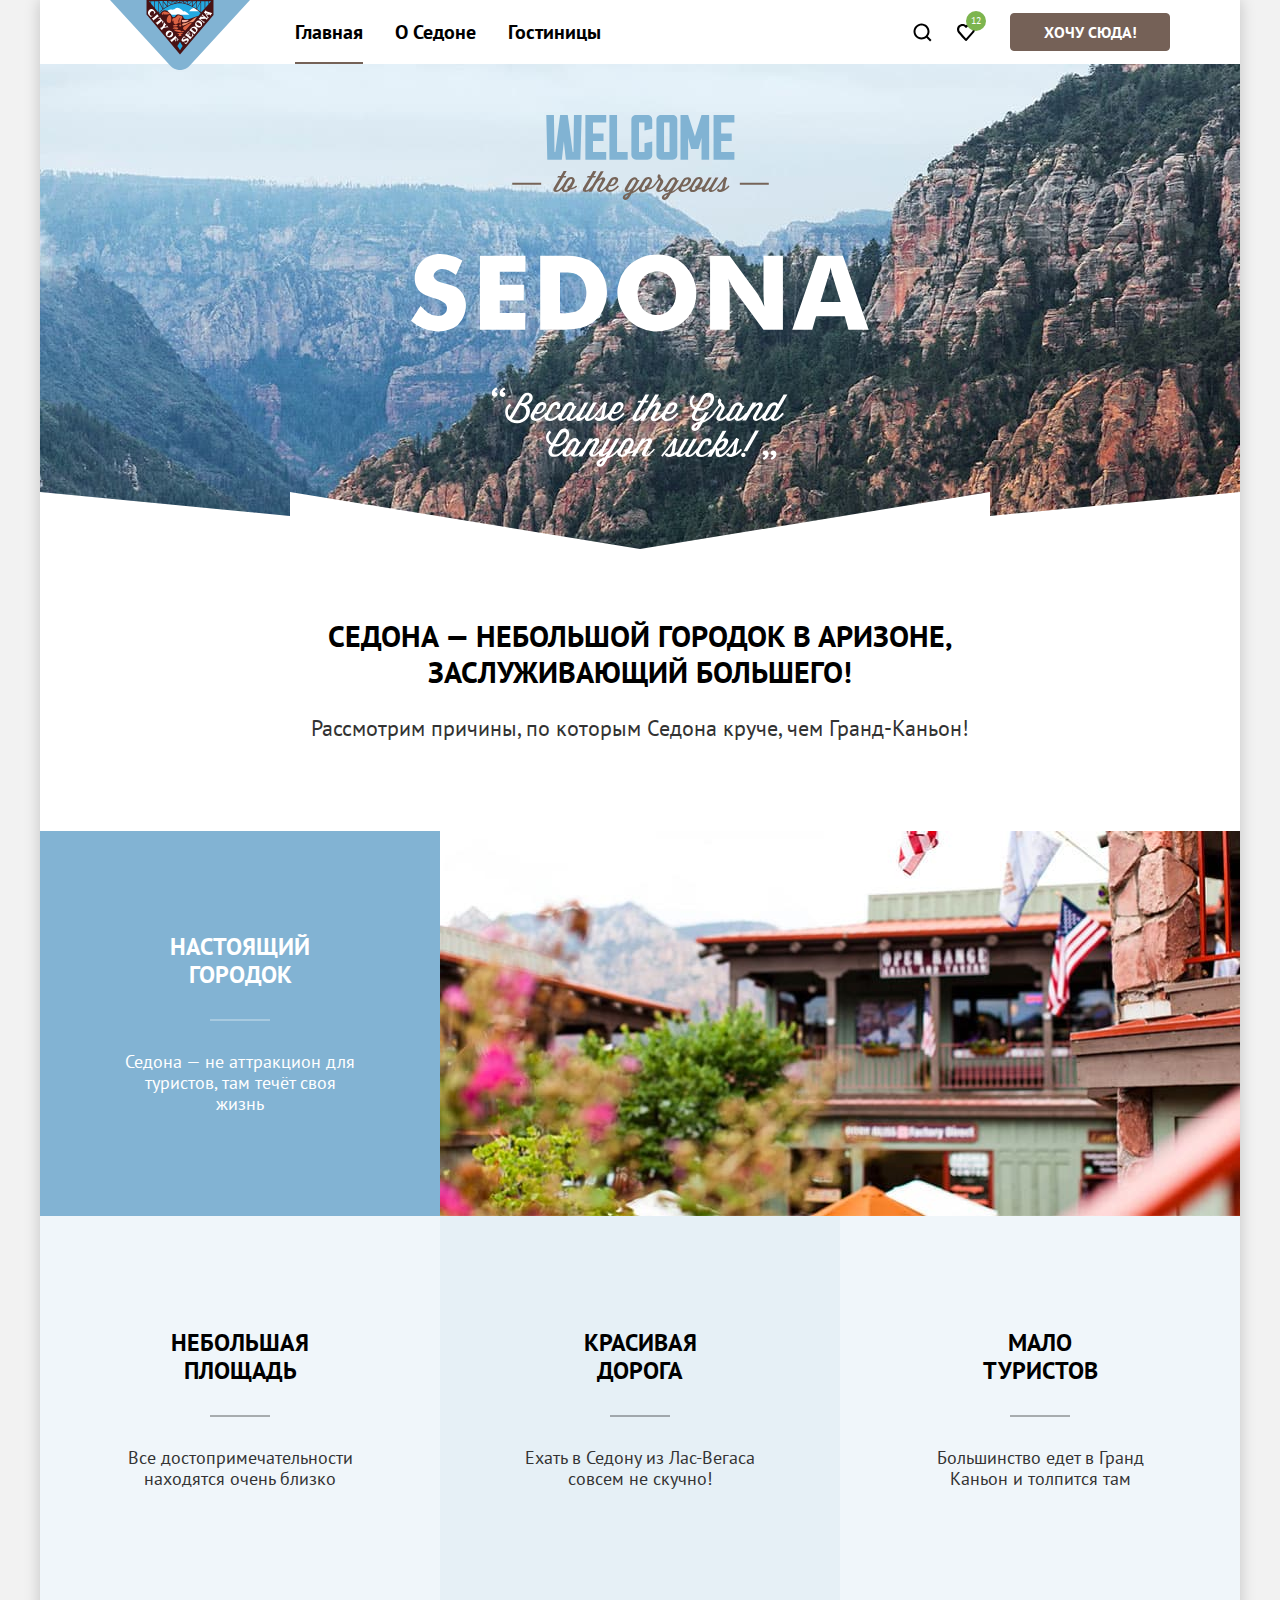
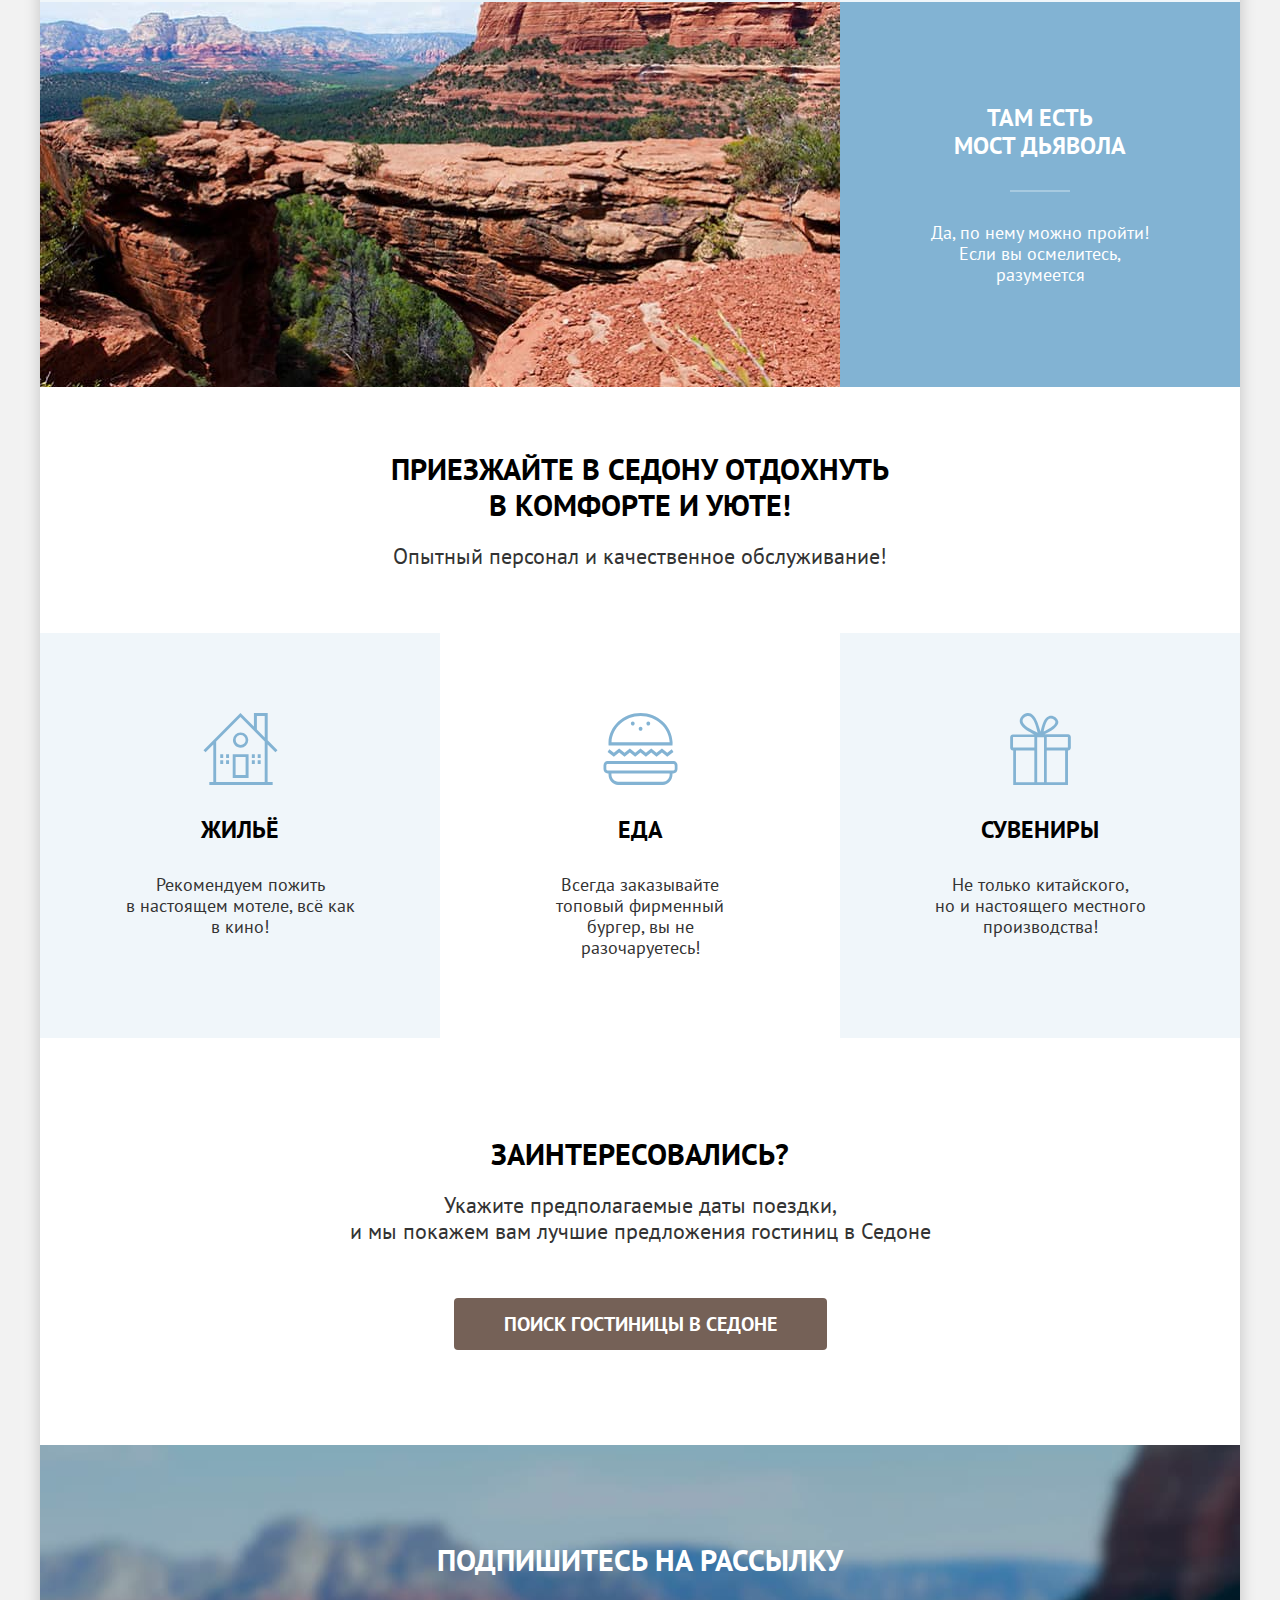
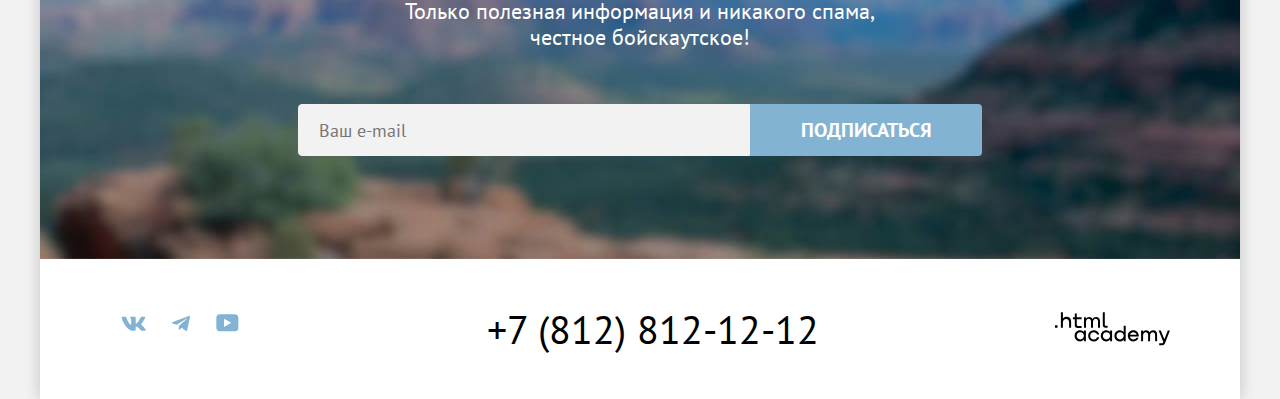
==== commit 79c73786: "Вносит исправления по критериям" ====
--- a/index.html
+++ b/index.html
@@ -18,7 +18,7 @@
           </a>
           <ul class="navigation-list">
             <li class="navigation-item">
-              <a class="navigation-link navigation-link-current" href="index.html">Главная</a>
+              <a class="navigation-link navigation-link-current" href="#">Главная</a>
             </li>
             <li class="navigation-item">
               <a class="navigation-link" href="#">О Седоне</a>
@@ -28,17 +28,17 @@
             </li>
           </ul>
           <ul class="navigation-list navigation-user">
-            <li class="navigation-item">
-              <a class="navigation-link" href="#">
+            <li class="navigation-user-item">
+              <a class="navigation-user-link search" href="#">
                 <span class="visually-hidden">Поиск</span>
               </a>
             </li>
-            <li class="navigation-item">
-              <a class="navigation-link favourites-count" href="#">
+            <li class="navigation-user-item">
+              <a class="navigation-user-link favourites-count" href="#">
                 <span class="visually-hidden">Избранных отелей:</span>
                 <span class="favourites-count-span">12</span></a>
             </li>
-            <li class="navigation-item">
+            <li class="navigation-user-item">
               <a class="navigation-link-favourites" href="#">
                 <span class="visually-hidden">Переход на страницу с информацией о городе Седона</span>
                 Хочу сюда!</a>
@@ -106,18 +106,15 @@
             <p class="services-title-description">Опытный персонал и качественное обслуживание!</p>
           </div>
           <ul class="services-list">
-            <li class="services-item color2">
-              <div class="services-image home"></div>
+            <li class="services-item color2 home">
               <h3 class="services-subtitle">Жильё</h3>
               <p class="services-description">Рекомендуем пожить <br>в настоящем мотеле, всё как в кино!</p>
             </li>
-            <li class="services-item">
-              <div class="services-image food"></div>
+            <li class="services-item food">
               <h3 class="services-subtitle">Еда</h3>
               <p class="services-description">Всегда заказывайте <br>топовый фирменный бургер, вы не разочаруетесь!</p>
             </li>
-            <li class="services-item color2">
-              <div class="services-image souvenirs"></div>
+            <li class="services-item color2 souvenirs">
               <h3 class="services-subtitle ">Сувениры</h3>
               <p class="services-description">Не только китайского, <br>но и настоящего местного производства!</p>
             </li>
@@ -151,7 +148,7 @@
         <h2 class="visually-hidden">Контакты</h2>
         <ul class="page-footer-contacts-list">
           <li class="page-footer-contacts-item">
-            <a class="page-footer-contacts-link" href="https://vk.com/htmlacademy">
+            <a class="page-footer-contacts-link" href="https://vk.com/htmlacademy" target="blank">
               <svg class="contacts-icon" aria-hidden="true" focusable="false" xmlns="http://www.w3.org/2000/svg"
                 width="25" height="15" fill="none">
                 <path fill-rule="evenodd"
@@ -162,7 +159,7 @@
             </a>
           </li>
           <li class="page-footer-contacts-item">
-            <a class="page-footer-contacts-link" href="https://t.me/htmlacademy">
+            <a class="page-footer-contacts-link" href="https://t.me/htmlacademy" target="blank">
               <svg class="contacts-icon" aria-hidden="true" focusable="false" xmlns="http://www.w3.org/2000/svg"
                 width="18" height="16" fill="none">
                 <path
@@ -172,7 +169,7 @@
             </a>
           </li>
           <li class="page-footer-contacts-item">
-            <a class="page-footer-contacts-link" href="https://www.youtube.com/user/htmlacademyru">
+            <a class="page-footer-contacts-link" href="https://www.youtube.com/user/htmlacademyru" target="blank">
               <svg class="contacts-icon" aria-hidden="true" focusable="false" xmlns="http://www.w3.org/2000/svg"
                 width="23" height="18" fill="none">
                 <path
@@ -185,8 +182,7 @@
         <a class="page-footer-contacts-phone" href="tel:+78128121212">
           <span class="visually-hidden">Телефон для связи:</span> +7 (812) 812-12-12
         </a>
-        <a class="page-footer-site-developer" href="https://htmlacademy.ru/">
-
+        <a class="page-footer-site-developer" href="https://htmlacademy.ru/intensive/htmlcss" target="blank">
           <svg class="site-developer" aria-hidden="true" focusable="false" width="115" height="34" fill="none"
             xmlns="http://www.w3.org/2000/svg">
             <path
--- a/styles/styles.css
+++ b/styles/styles.css
@@ -77,24 +77,36 @@
   margin-left: 70px;
 }
 
+.logo:hover {
+  background-color: #82b3d3;
+  border-radius: 4px;
+}
+
+.logo:active {
+  background-color: #68a2ca;
+}
+
+.header-link:focus-visible {
+  outline: 3px solid #83B3D3;
+  outline-offset: -3px;
+  border-radius: 4px;
+}
+
+.header-link:disabled {
+  background-color: transparent;
+}
+
 .navigation-list {
   list-style: none;
   padding: 0;
   margin: 0;
   margin-left: 239px;
+  margin-right: 283px;
   display: flex;
   flex-wrap: wrap;
   height: 100%;
-}
-
-.navigation-user {
-  padding: 0;
-  margin: 0;
-  margin-left: 283px;
-  display: flex;
-  justify-content: flex-end;
-  align-items: center;
-  flex-wrap: wrap;
+  max-width: 339px;
+  box-sizing: border-box;
 }
 
 .navigation-link {
@@ -106,6 +118,27 @@
   line-height: 24px;
   padding: 20px 16px;
   height: 100%;
+}
+
+.navigation-link:hover {
+  background-color: #82b3d3;
+  border-radius: 4px;
+}
+
+.navigation-link:active {
+  background-color: #68a2ca;
+}
+
+.navigation-link:focus-visible {
+  box-sizing: border-box;
+  border-radius: 4px;
+  outline: 3px solid #83B3D3;
+  outline-offset: -3px;
+}
+
+.navigation-link:disabled {
+  background-color: #e5e5e5;
+  color: #fFFFff;
 }
 
 .navigation-link-current {
@@ -121,25 +154,84 @@
   border-bottom: 2px solid rgb(117, 98, 87);
 }
 
-.navigation-user .navigation-item:nth-child(1),
-.navigation-user .navigation-item:nth-child(2) {
+.navigation-user {
+  list-style: none;
+  padding: 0;
+  display: flex;
+  justify-content: flex-end;
+  align-items: center;
+  flex-wrap: wrap;
+  margin: 0;
+  margin-right: 70px;
+  max-width: 300px;
+  height: 100%;
+}
+
+.navigation-user-item {
+  box-sizing: border-box;
+}
+
+.search,
+.favourites-count {
   min-width: 44px;
   height: 64px;
   margin: 0;
   padding: 0;
   position: relative;
-}
-
-.navigation-user .navigation-item:nth-child(1) .navigation-link {
+  display: block;
+
+  box-sizing: border-box;
+}
+
+.search {
   background-image: url("../images/search.svg");
   background-repeat: no-repeat;
   background-position: center;
 }
 
-.navigation-user .navigation-item:nth-child(2) {
+.search:hover {
+  background-color: #82b3d3;
+  border-radius: 4px;
+}
+
+.search:active {
+  background-color: #68a2ca;
+}
+
+.search:focus-visible {
+  border: 3px solid #83B3D3;
+  outline: none;
+  border-radius: 4px;
+}
+
+.search:disabled {
+  background: transparent;
+}
+
+.favourites-count {
   background-image: url("../images/heart.svg");
   background-repeat: no-repeat;
   background-position: center;
+}
+
+.favourites-count:hover {
+  background-color: #82b3d3;
+  border-radius: 4px;
+}
+
+.favourites-count:active {
+  background-color: #68a2ca;
+}
+
+.favourites-count:focus-visible {
+  outline: 3px solid #83B3D3;
+  outline-offset: -3px;
+  box-sizing: border-box;
+  border-radius: 4px;
+}
+
+.favourites-count:disabled {
+  background: transparent;
 }
 
 .favourites-count-span {
@@ -150,13 +242,9 @@
   padding: 5px;
   position: absolute;
   top: 11px;
-  right: 4px;
+  right: 2px;
   border-radius: 50%;
-}
-
-.navigation-link-current::before {
-  text-decoration: underline;
-  text-decoration-color: #756257;
+  box-sizing: border-box;
 }
 
 .navigation-link-favourites {
@@ -170,9 +258,9 @@
   line-height: 20px;
   text-transform: uppercase;
   text-decoration: none;
-  padding: 8px 34px;
-  margin-left: 20px;
-  margin-right: 70px;
+  padding: 8px 15px;
+  margin-left: 22px;
+  width: 160px;
 }
 
 .navigation-link-favourites:hover,
@@ -185,10 +273,18 @@
   color: rgba(255, 255, 255, 0.3);
 }
 
+.navigation-link-favourites:focus {
+  border: 3px solid #82b3d3;
+  outline: none;
+}
+
+.navigation-link-favourites:disabled {
+  border-color: #e5e5e5;
+}
 
 /*Welcome*/
 .welcome {
-  min-height: 485px;
+  max-height: 485px;
   background-image: url("../images/welcome-divider.svg"), url("../images/welcome-background.jpg");
   background-size: 100% auto, cover;
   background-repeat: no-repeat, no-repeat;
@@ -207,7 +303,7 @@
 
 .advantages-title-container {
   margin: 0;
-  padding: 65px 70px 90px;
+  padding: 69px 70px 90px;
 }
 
 .advantages-title,
@@ -236,7 +332,7 @@
   margin: 0;
 }
 
-/*Advanatges List*/
+/*Advantages List*/
 .advantages-list {
   list-style: none;
   display: flex;
@@ -346,18 +442,11 @@
   margin: 0;
 }
 
-
 .services-item {
-  padding: 80px 85px;
+  padding: 183px 85px 80px;
   display: flex;
   flex-direction: column;
   gap: 30px;
-}
-
-.services-image {
-  width: 75px;
-  height: 72px;
-  margin: 0 auto;
 }
 
 .home {
@@ -376,7 +465,8 @@
 .food,
 .souvenirs {
   background-repeat: no-repeat;
-  background-size: 100% 100%;
+  background-size: 75px 72px;
+  background-position: 50% 80px;
 }
 
 .services-subtitle {
@@ -396,7 +486,7 @@
 
 /*Searching Hotels*/
 .searching-hotels {
-  padding: 96px 70px;
+  padding: 98px 70px 95px;
   margin: 0;
 }
 
@@ -432,7 +522,15 @@
 .searching-hotels-button:active {
   background: rgb(117, 97, 87);
   color: rgba(255, 255, 255, 0.3);
-
+}
+
+.searching-hotels-button:focus-visible {
+  outline: 3px solid #83B3D3;
+  outline-offset: -3px;
+}
+
+.searching-hotels-button:disabled {
+  background-color: #e5e5e5;
 }
 
 /* Subscription */
@@ -442,7 +540,7 @@
   background-repeat: no-repeat;
   background-position: center center;
   background-size: cover;
-  padding: 96px 70px 104px;
+  padding: 97px 70px 103px;
 }
 
 .subscription-title {
@@ -470,11 +568,25 @@
   background: rgb(242, 242, 242);
   width: 452px;
   height: 100%;
-  padding: 17px 0 17px 20px;
+  padding: 2px 0 2px 20px;
   font-family: "PT Sans", sans-serif;
   font-weight: 400;
   font-size: 18px;
   line-height: 24px;
+}
+
+.subscription-input:hover {
+  background-color: #E6E6E6;
+}
+
+.subscription-input:focus {
+  outline: 3px solid #83b3d3;
+  outline-offset: -3px;
+}
+
+.subscription-input:disabled {
+  background-color: #e5e5e5;
+  color: #ffffff;
 }
 
 .subscription-input::placeholder {
@@ -502,18 +614,26 @@
 
 .subscription-button:hover,
 .subscription-button:focus {
-  background: rgb(104, 162, 202);
+  background: #68a2ca;
 }
 
 .subscription-button:active {
-  background: rgb(130, 179, 211);
+  background: #82b3d3;
   color: rgba(255, 255, 255, 0.3);
 }
 
+.subscription-button:focus {
+  outline: 3px solid #82b3d3;
+  outline-offset: -3px;
+}
+
+.subscription-button:disabled {
+  background-color: #e5e5e5;
+}
 
 /*Footer*/
 .page-footer {
-  padding: 44px 70px;
+  padding: 45px 70px;
   margin: 0;
   display: flex;
   justify-content: space-between;
@@ -547,6 +667,16 @@
 
 .contacts-icon:active {
   fill: rgba(104, 162, 202, 0.3);
+}
+
+.page-footer-contacts-link:focus-visible {
+  outline: 3px solid #68a2ca;
+  outline-offset: -3px;
+  border-radius: 4px;
+}
+
+.contacts-icon:disabled {
+  fill: #e5e5e5;
 }
 
 .page-footer-contacts-phone {
@@ -556,6 +686,7 @@
   color: #000000;
   text-decoration: none;
   max-width: 350px;
+  padding: 5px;
 }
 
 .page-footer-contacts-phone:hover,
@@ -567,9 +698,19 @@
   color: rgba(117, 97, 87, 0.3)
 }
 
+.page-footer-contacts-phone:focus-visible {
+  outline: 3px solid #68a2ca;
+  outline-offset: -3px;
+  border-radius: 4px;
+}
+
+.page-footer-contacts-phone:disabled {
+  color: rgba(255, 255, 255, 0.3);
+}
+
 .page-footer-site-developer {
-  display: block;
-
+  display: flex;
+  align-items: center;
 }
 
 .site-developer {
@@ -583,6 +724,16 @@
 
 .site-developer:active {
   fill: rgba(117, 97, 87, 0.3)
+}
+
+.page-footer-site-developer:focus-visible {
+  outline: 3px solid #68a2ca;
+  outline-offset: -3px;
+  border-radius: 4px;
+}
+
+.site-developer:disabled {
+  fill: rgba(255, 255, 255, 0.3);
 }
 
 /*Catalog page*/
@@ -600,20 +751,9 @@
   display: flex;
   flex-direction: row;
   flex-wrap: wrap;
-  gap: 10px;
+  align-items: center;
   margin: 0 0 40px;
   padding: 0;
-}
-
-.breadcrumbs-item {
-  min-width: 13px;
-  min-height: 15px;
-}
-
-.home-item {
-  background-image: url("../images/home.svg");
-  background-repeat: no-repeat;
-  background-position: center;
 }
 
 .arrow-item {
@@ -629,7 +769,6 @@
   margin: 0;
   padding: 0;
   margin-bottom: 8px;
-
 }
 
 .breadcrumbs {
@@ -640,19 +779,51 @@
   display: block;
   font-size: 16px;
   line-height: 21px;
+  min-width: 20px;
+  min-height: 20px;
   cursor: pointer;
 }
 
+.home-item {
+  min-width: 20px;
+  min-height: 20px;
+  fill: #ffffff;
+  padding: 3px;
+}
+
+.home-item:hover {
+  fill: rgba(255, 255, 255, 0.6);
+}
+
+.home-item:active {
+  fill: rgba(255, 255, 255, 0.3);
+}
+
+.home-item:focus-visible {
+  outline: 3px solid #83B3D3;
+  outline-offset: -3px;
+}
+
+.home-item:disabled {
+  background-color: transparent;
+}
+
 .breadcrumbs-link:hover {
-  color: rgba(255, 255, 255, 0.6)
-}
-
-.breadcrumbs-link:focus {
-  color: #ffffff;
+  color: rgba(255, 255, 255, 0.6);
 }
 
 .breadcrumbs-link:active {
-  color: rgba(255, 255, 255, 0.3)
+  color: rgba(255, 255, 255, 0.3);
+}
+
+.breadcrumbs-link:focus-visible {
+  border-radius: 4px;
+  outline: 3px solid #83B3D3;
+  outline-offset: -3px;
+}
+
+.breadcrumbs-link:disabled {
+  background-color: transparent;
 }
 
 .hotels-filter {
@@ -660,7 +831,6 @@
   width: 1060px;
   grid-template-columns: 150px 140px 368px 191px;
   gap: 70px;
-
 }
 
 .hotels-filter-list {
@@ -689,6 +859,10 @@
   line-height: 24px;
   margin-bottom: 32px;
   width: 150px;
+}
+
+.price {
+  margin-left: 10px;
 }
 
 .hotel-price-range-block {
@@ -719,6 +893,11 @@
 .infrastructure-label:hover .checkbox-input,
 .infrastructure-label:hover .checkbox-label {
   opacity: 60%;
+}
+
+.infrastructure-label:active .checkbox-input,
+.infrastructure-label:active .checkbox-label {
+  opacity: 30%;
 }
 
 .infrastructure-input[type="checkbox"]:focus-visible + .checkbox-input {
@@ -812,6 +991,11 @@
   opacity: 60%;
 }
 
+.hotel-type-label:active .radio-input,
+.hotel-type-label:active .radio-label {
+  opacity: 30%;
+}
+
 .hotel-type-input[type="radio"]:focus-visible + .radio-input {
   outline: 3px solid #83B3D3;
 }
@@ -836,6 +1020,23 @@
   border-radius: 0 4px 4px 0;
 }
 
+.start-price:hover,
+.final-price:hover {
+  background-color: #E6E6E6;
+}
+
+.start-price:focus,
+.final-price:focus {
+  outline: 3px solid #83b3d3;
+  outline-offset: -3px;
+}
+
+.start-price:disabled,
+.final-price:disabled {
+  background-color: #e5e5e5;
+  color: #ffffff;
+}
+
 .hotel-price-range-input {
   display: block;
 }
@@ -843,7 +1044,7 @@
 .slider-range-bar {
   position: absolute;
   height: 4px;
-  top: 95px;
+  top: 92px;
   left: 12px;
   right: 61px;
   background-color: #ffffff;
@@ -868,11 +1069,26 @@
   box-shadow: 0 4px 10px 0 rgba(0, 0, 0, 0.25);
 }
 
+.slider-range-toggle:active {
+  box-shadow: 0 7px 15px 0 rgba(0, 0, 0, 0.4);
+  border: 2px solid #83b3d3;
+}
+
+.slider-range-toggle:focus {
+  box-shadow: 0 4px 10px 0 rgba(0, 0, 0, 0.25);
+  border: 3px solid #83b3d3;
+  outline: none;
+}
+
+.slider-range-toggle:disabled {
+  background-color: transparent;
+}
+
 .hotels-filter-submit-block {
   display: flex;
   flex-direction: column;
   flex-wrap: wrap;
-  justify-content: flex-end;
+  margin-top: 56px;
 }
 
 .hotels-filter-submit-button {
@@ -889,6 +1105,11 @@
 .hotels-filter-submit-button:active {
   background: rgb(130, 179, 211);
   color: rgba(255, 255, 255, 0.3)
+}
+
+.hotels-filter-submit-button:disabled {
+  background-color: #e5e5e5;
+  cursor: default;
 }
 
 .hotels-filter-submit-button:first-child {
@@ -915,26 +1136,33 @@
 
 .reset:hover {
   background: transparent;
-  color: rgba(255, 255, 255, 0.6)
-}
-
-.reset:focus {
+  color: rgba(255, 255, 255, 0.6);
+}
+
+.reset:active {
+  color: rgba(255, 255, 255, 0.3);
+  border: 0 solid transparent;
+  outline: none;
+}
+
+.reset:focus-visible {
   box-sizing: border-box;
+  outline: 3px solid rgb(131, 179, 211);
+  outline-offset: -3px;
   background: transparent;
   color: #ffffff;
-  border: 3px solid rgb(131, 179, 211);
-}
-
-.reset:active {
-  color: rgba(255, 255, 255, 0.3);
-  border: none;
-}
-
+}
+
+.reset:disabled {
+  color: rgba(255, 255, 255, 0.1);
+  background: transparent;
+  cursor: default;
+}
 
 /*Search results*/
 .search-results {
   text-align: left;
-  padding: 55px 70px 70px;
+  padding: 51px 70px 70px;
   margin: 0;
 }
 
@@ -952,8 +1180,8 @@
   margin: 0;
   padding: 0;
   margin-right: 38px;
-  margin-bottom: 40px;
-  margin-top: 10px;
+  margin-bottom: 45px;
+  margin-top: 5px;
 }
 
 .select-control {
@@ -970,10 +1198,10 @@
   outline: none;
   appearance: none;
   background-color: #ffffff;
-
   background-image: url(../images/arrow-down.svg);
   background-repeat: no-repeat;
   background-position: right 18px center;
+  padding-right: 100px;
 }
 
 .select-control-option {
@@ -983,13 +1211,16 @@
   font-weight: 400;
   line-height: 21px;
   box-sizing: border-box;
-
 }
 
 .select-control:hover,
 .select-control:focus {
   box-sizing: border-box;
-  border: 2px solid rgb(104, 162, 202);
+  border: 2px solid #68a2ca;
+}
+
+.select-control:disabled {
+  border: 2px solid rgba(0, 0, 0, 0.3);
 }
 
 .select-button-list {
@@ -1005,28 +1236,35 @@
 }
 
 .select-button-item {
+  box-sizing: border-box;
+}
+
+.select-button {
+  display: block;
   padding: 12px 14px;
-  box-sizing: border-box;
-  border: 2px solid rgb(229, 229, 229);
+  border: 2px solid #e5e5e5;
   border-radius: 4px;
   width: 48px;
   height: 48px;
 }
 
-.select-button {
+.select-button-current {
+  border: 2px solid rgb(0, 0, 0);
+
+}
+
+.select-button:hover {
+  border: 2px solid rgb(0, 0, 0);
+}
+
+.select-button:active {
+  border: 2px solid rgb(0, 0, 0);
   outline: none;
 }
 
-.select-button-item:hover {
-  border: 2px solid rgb(0, 0, 0);
-}
-
-.select-button-item:focus {
+.select-button:focus-visible {
   border: 2px solid rgb(104, 162, 202);
-}
-
-.select-button-item:active {
-  border: 2px solid rgb(0, 0, 0);
+  outline: none;
 }
 
 .select-button-cards {
@@ -1152,6 +1390,10 @@
   color: rgba(255, 255, 255, 0.3);
 }
 
+.product-card-details:disabled {
+  background-color: #e5e5e5;
+}
+
 .product-card-favourites {
   background: #82b3d3;
   padding: 8px 19px;
@@ -1168,6 +1410,10 @@
   color: rgba(255, 255, 255, 0.3);
 }
 
+.product-card-favourites:disabled {
+  background-color: #e5e5e5;
+}
+
 .button {
   background: #7db54f;
   font-family: inherit;
@@ -1200,8 +1446,8 @@
   flex-wrap: wrap;
   gap: 8px;
   margin: 0;
-  margin-top: 80px;
-  margin-bottom: 60px;
+  margin-top: 76px;
+  margin-bottom: 64px;
   padding: 0;
   cursor: pointer;
 }
@@ -1233,7 +1479,6 @@
   background: rgb(130, 179, 211);
   color: rgba(255, 255, 255, 0.3);
 }
-
 
 .pagination-current,
 .pagination-current:hover,
@@ -1241,6 +1486,7 @@
 .pagination-current:active {
   background: #F2F2F2;
   color: #000000;
+  cursor: default;
 }
 
 .pagination-next,
@@ -1276,9 +1522,7 @@
   margin-bottom: 55px;
 }
 
-
 /* Модальное окно */
-
 .modal-container {
   display: none;
   position: fixed;
@@ -1294,7 +1538,7 @@
   position: relative;
   width: 717px;
   margin: auto;
-  padding: 64px 70px;
+  padding: 64px 70px 65px;
   background-color: #ffffff;
   box-shadow: 0 25px 50px 0 rgba(0, 0, 0, 0.15);
   border-radius: 30px;
@@ -1334,7 +1578,7 @@
   line-height: 36px;
   text-transform: uppercase;
   margin: 0;
-  margin-bottom: 64px;
+  margin-bottom: 60px;
   text-align: left;
 }
 
@@ -1369,6 +1613,7 @@
   line-height: 24px;
   font-weight: 700;
   padding: 12px 12px 0 0;
+  text-align: left;
 }
 
 .modal-input {
@@ -1436,7 +1681,7 @@
 
 .person-number-item {
   display: flex;
-  justify-content: space-between;
+  gap: 88px;
 }
 
 .modal-label-person {
@@ -1543,14 +1788,13 @@
 
 .tooltip-box {
   width: 26px;
-  margin-right: 46px;
+  margin-right: 57px;
   position: relative;
 }
 
 .modal-tooltip {
   position: absolute;
   display: block;
-  /* padding: 11px 0; */
   left: 10px;
   top: -11px;
 }
@@ -1570,9 +1814,13 @@
 }
 
 .tooltip-text-box {
+  display: none;
   position: absolute;
+  top: 40px;
+  left: 50%;
   width: 256px;
-  padding: 15px 18px 18px 22px;
+  min-height: 145px;
+  padding: 20px 18px 18px 22px;
   background-color: #333333;
   box-shadow: 0 15px 30px 0 rgba(0, 0, 0, 0.3);
   border-radius: 10px;
@@ -1580,10 +1828,8 @@
   font-size: 16px;
   font-weight: 400;
   line-height: 20px;
-  left: 50%;
+  text-align: left;
   transform: translateX(-50%);
-  top: 55px;
-  display: none;
 }
 
 .tooltip-text-box::before {
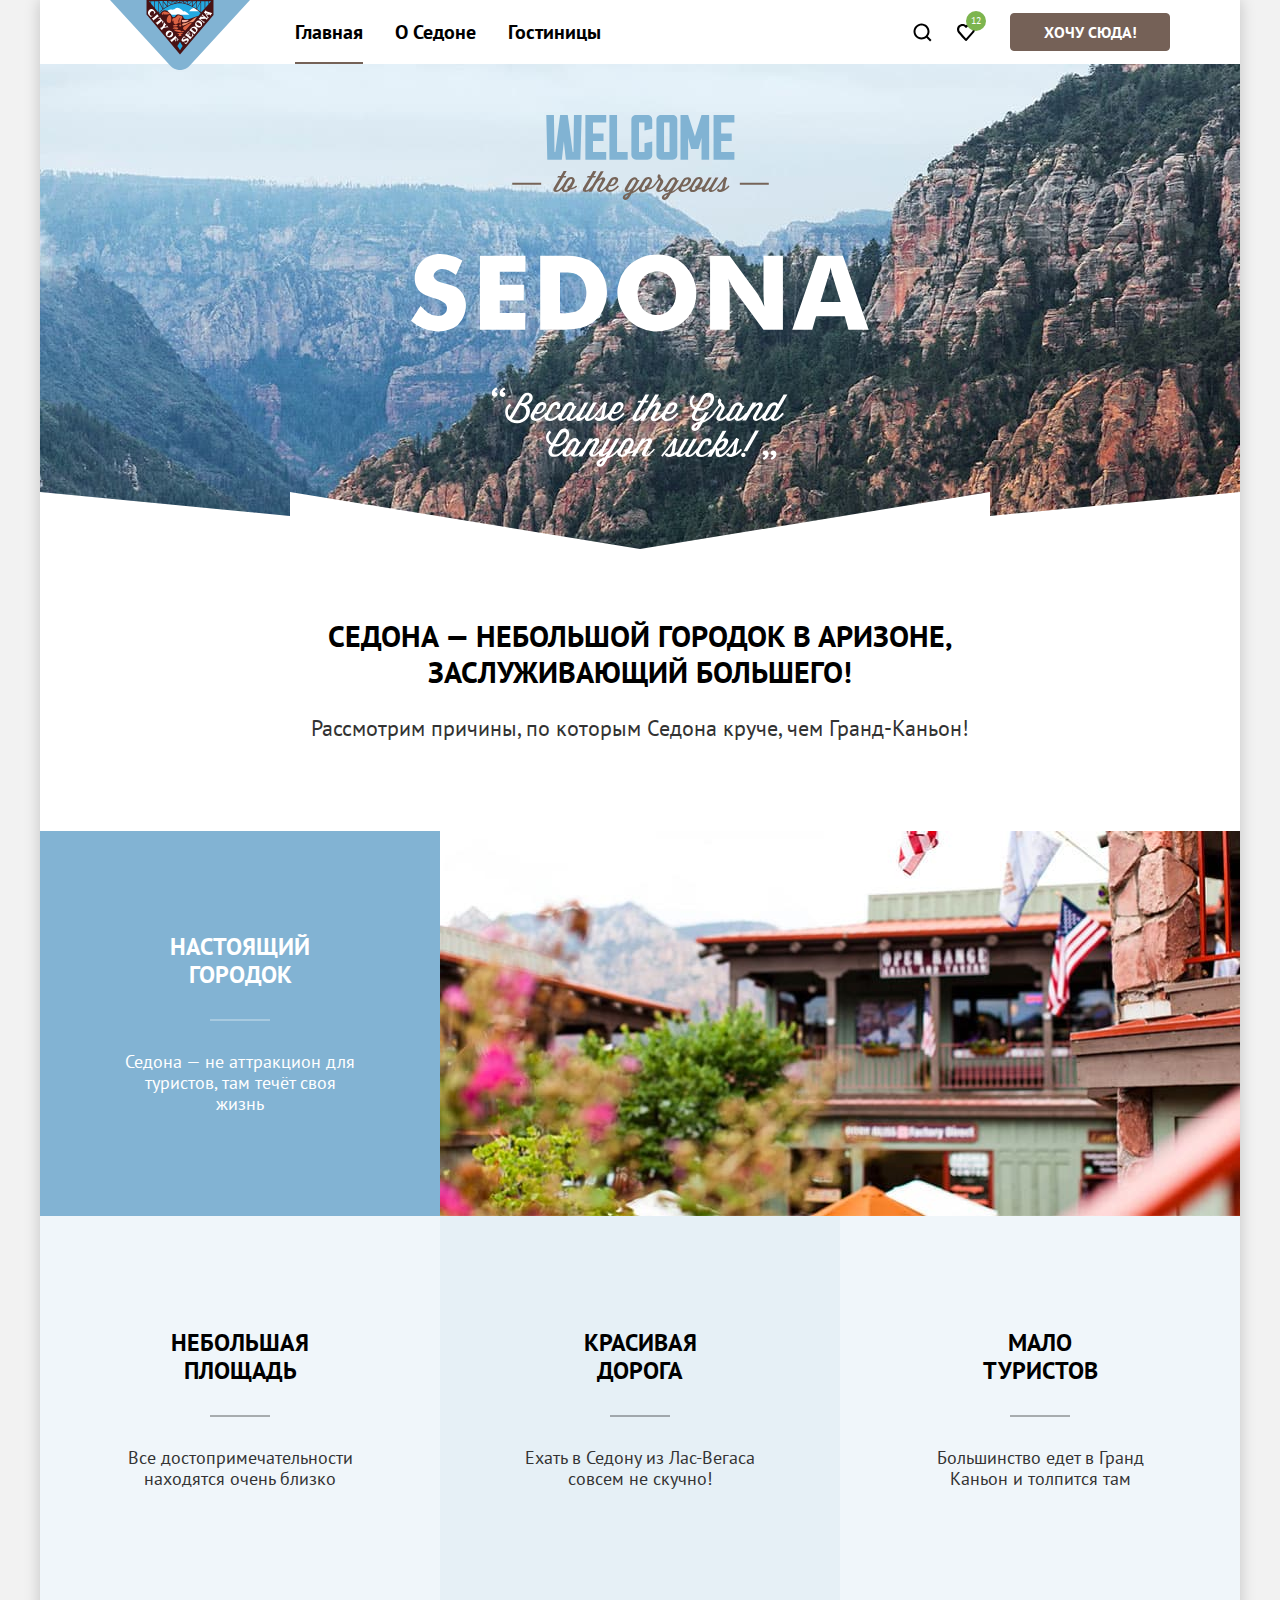
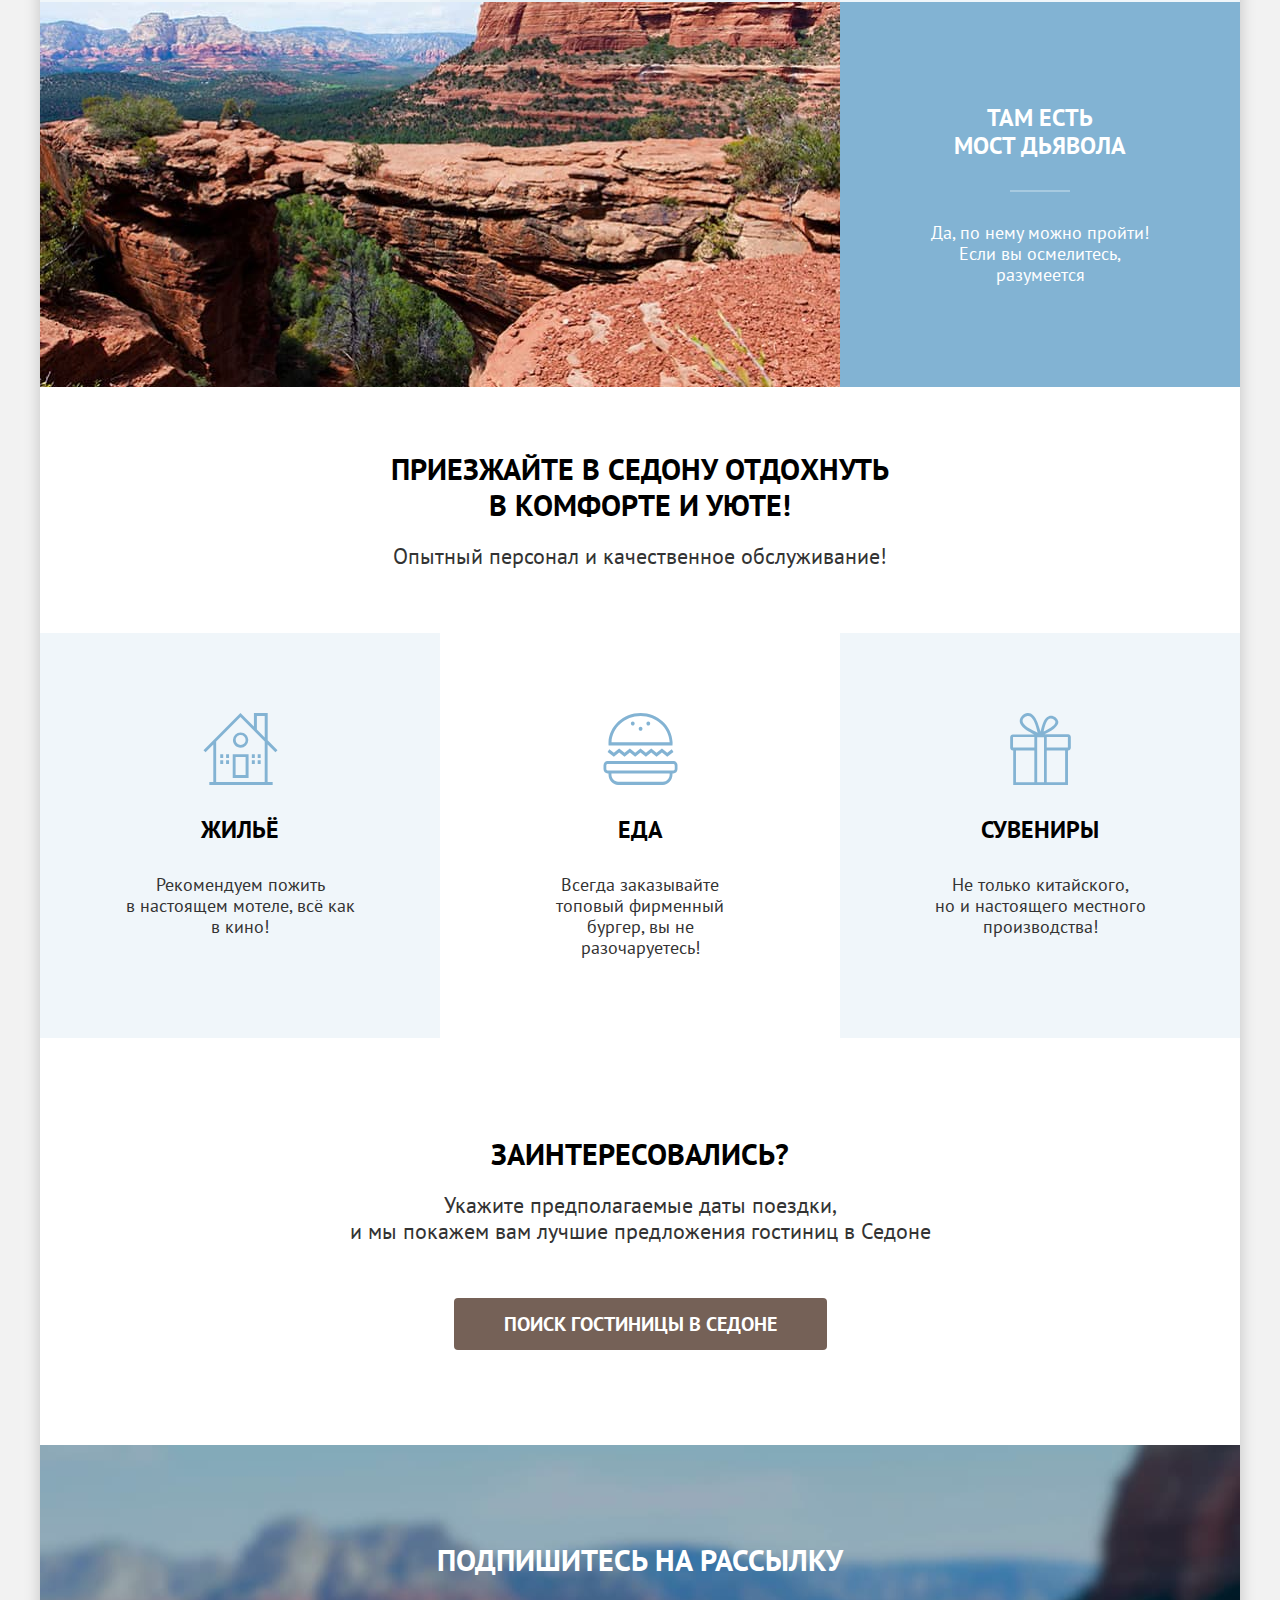
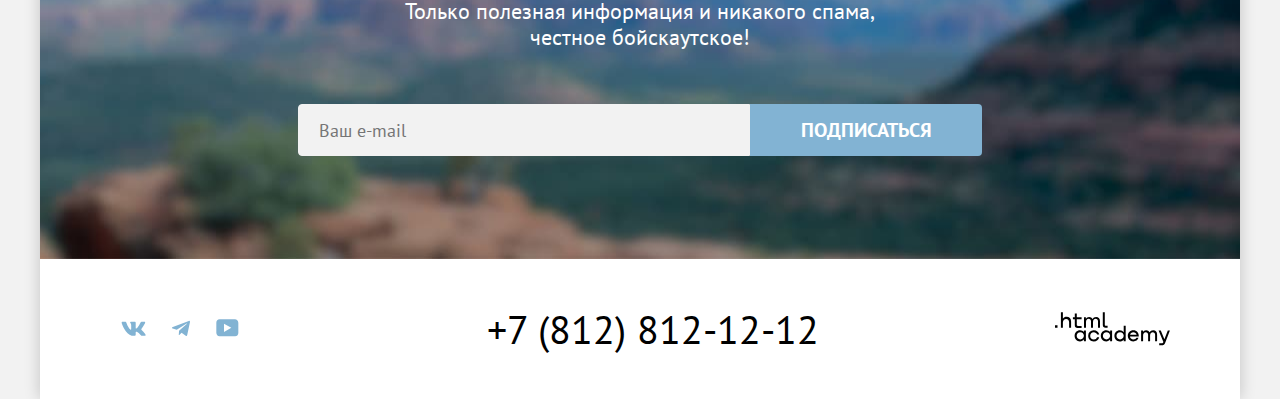
==== commit 00a270be: "Тестирует" ====
--- a/index.html
+++ b/index.html
@@ -11,7 +11,7 @@
   <body>
     <div class="container">
       <!-- Header -->
-      <header class="main-page-header">
+      <header class="main-page-header" data-test="header">
         <nav class="navigation">
           <a class="header-link" href="index.html" aria-current="page">
             <img class="logo" src="images/logo.svg" width="140" height="70" alt="Логотип города Седона">
@@ -48,34 +48,30 @@
       </header>
 
       <!-- Main -->
-      <main class="main-container main-index-page">
+      <main class="main-container main-index-page" data-test="main">
 
         <!-- Welcome -->
-        <section class="welcome">
+        <section class="welcome" data-test="hero">
           <h1 class="visually-hidden">Гостиницы города Седоны в Америке</h1>
           <img class="welcome-image" src="images/welcome-text.svg" width="457" height="352"
             alt="Welcome to the gorgeous Sedona. Because the Grand Canyon sucks!">
         </section>
 
         <!-- Advantages -->
-        <section class="advantages">
+        <section class="advantages" data-test="advantages">
           <div class="advantages-title-container">
             <h2 class="advantages-title">Седона — небольшой городок в Аризоне, <br>заслуживающий большего!</h2>
             <p class="advantages-title-description">Рассмотрим причины, по которым Седона круче, чем Гранд-Каньон!</p>
           </div>
           <ul class="advantages-list">
             <li class="advantages-item color1">
-
               <div class="advantages-item-container">
                 <h3 class="advantages-subtitle color1 line1">Настоящий <br>городок</h3>
                 <p class="advantages-description color1">Седона — не аттракцион для туристов, там течёт своя жизнь</p>
               </div>
-
               <img class="city-sedona-image" src="images/city-sedona.jpg" width="800" height="385"
                 alt="двухэтажное кафе в городе">
-
-            </li>
-
+            </li>
             <li class="advantages-item color2">
               <h3 class="advantages-subtitle">Небольшая <br>площадь</h3>
               <p class="advantages-description">Все достопримечательности находятся очень близко</p>
@@ -90,7 +86,6 @@
             </li>
             <li class="advantages-item color1">
               <img class="bridge-image" src="images/bridge.jpg" width="800" height="385" alt="страшный природный мост">
-
               <div class="advantages-item-container">
                 <h3 class="advantages-subtitle color1 line1">Там есть <br>мост дьявола</h3>
                 <p class="advantages-description color1">Да, по нему можно пройти! Если вы осмелитесь, разумеется</p>
@@ -100,7 +95,7 @@
         </section>
 
         <!-- Services -->
-        <section class="services">
+        <section class="services" data-test="service">
           <div class="services-title-container">
             <h2 class="services-title">Приезжайте в Седону отдохнуть <br>в комфорте и уюте!</h2>
             <p class="services-title-description">Опытный персонал и качественное обслуживание!</p>
@@ -122,7 +117,7 @@
         </section>
 
         <!-- Searching hotels -->
-        <section class="searching-hotels">
+        <section class="searching-hotels" data-test="search">
           <h2 class="searching-hotels-title">Заинтересовались?</h2>
           <p class="searching-hotels-description">Укажите предполагаемые даты поездки, <br>и мы покажем вам лучшие
             предложения
@@ -131,7 +126,7 @@
         </section>
 
         <!-- Subscription -->
-        <section class="subscription">
+        <section class="subscription" data-test="subscribe">
           <h2 class="subscription-title">Подпишитесь на рассылку</h2>
           <p class="subscription-description">Только полезная информация и никакого спама, <br>честное бойскаутское!</p>
           <form class="subscription-form" action="https://echo.htmlacademy.ru" method="post">
@@ -144,11 +139,12 @@
       </main>
 
       <!-- Footer -->
-      <footer class="page-footer">
+      <footer class="page-footer" data-test="footer">
         <h2 class="visually-hidden">Контакты</h2>
         <ul class="page-footer-contacts-list">
           <li class="page-footer-contacts-item">
-            <a class="page-footer-contacts-link" href="https://vk.com/htmlacademy" target="blank">
+            <a class="page-footer-contacts-link" href="https://vk.com/htmlacademy" target="blank"
+              rel="noreferrer noopener">
               <svg class="contacts-icon" aria-hidden="true" focusable="false" xmlns="http://www.w3.org/2000/svg"
                 width="25" height="15" fill="none">
                 <path fill-rule="evenodd"
@@ -159,7 +155,8 @@
             </a>
           </li>
           <li class="page-footer-contacts-item">
-            <a class="page-footer-contacts-link" href="https://t.me/htmlacademy" target="blank">
+            <a class="page-footer-contacts-link" href="https://t.me/htmlacademy" target="blank"
+              rel="noreferrer noopener">
               <svg class="contacts-icon" aria-hidden="true" focusable="false" xmlns="http://www.w3.org/2000/svg"
                 width="18" height="16" fill="none">
                 <path
@@ -169,7 +166,8 @@
             </a>
           </li>
           <li class="page-footer-contacts-item">
-            <a class="page-footer-contacts-link" href="https://www.youtube.com/user/htmlacademyru" target="blank">
+            <a class="page-footer-contacts-link" href="https://www.youtube.com/user/htmlacademyru" target="blank"
+              rel="noreferrer noopener">
               <svg class="contacts-icon" aria-hidden="true" focusable="false" xmlns="http://www.w3.org/2000/svg"
                 width="23" height="18" fill="none">
                 <path
@@ -182,7 +180,8 @@
         <a class="page-footer-contacts-phone" href="tel:+78128121212">
           <span class="visually-hidden">Телефон для связи:</span> +7 (812) 812-12-12
         </a>
-        <a class="page-footer-site-developer" href="https://htmlacademy.ru/intensive/htmlcss" target="blank">
+        <a class="page-footer-site-developer" href="https://htmlacademy.ru/intensive/htmlcss" target="blank"
+          rel="noreferrer noopener">
           <svg class="site-developer" aria-hidden="true" focusable="false" width="115" height="34" fill="none"
             xmlns="http://www.w3.org/2000/svg">
             <path
@@ -193,7 +192,7 @@
       </footer>
 
       <!-- Модальное окно "Поиск гостиницы в Седоне" -->
-      <div class="modal-container">
+      <!-- <div class="modal-container">
         <div class="modal">
           <button class="modal-close-button" type="button">
             <span class="visually-hidden">Закрыть</span>
@@ -308,7 +307,7 @@
         </div>
       </div>
     </div>
-    <script src="scripts/modal.js"></script>
+    <script src="scripts/modal.js"></script> -->
   </body>
 
 </html>
--- a/styles/styles.css
+++ b/styles/styles.css
@@ -77,13 +77,12 @@
   margin-left: 70px;
 }
 
-.logo:hover {
-  background-color: #82b3d3;
-  border-radius: 4px;
-}
-
-.logo:active {
-  background-color: #68a2ca;
+.header-link:hover {
+  opacity: 60%;
+}
+
+.header-link:active {
+  opacity: 30%;
 }
 
 .header-link:focus-visible {
@@ -121,12 +120,11 @@
 }
 
 .navigation-link:hover {
-  background-color: #82b3d3;
-  border-radius: 4px;
+  opacity: 60%;
 }
 
 .navigation-link:active {
-  background-color: #68a2ca;
+  opacity: 30%;
 }
 
 .navigation-link:focus-visible {
@@ -190,12 +188,11 @@
 }
 
 .search:hover {
-  background-color: #82b3d3;
-  border-radius: 4px;
+  opacity: 60%;
 }
 
 .search:active {
-  background-color: #68a2ca;
+  opacity: 30%;
 }
 
 .search:focus-visible {
@@ -215,12 +212,11 @@
 }
 
 .favourites-count:hover {
-  background-color: #82b3d3;
-  border-radius: 4px;
+  opacity: 60%;
 }
 
 .favourites-count:active {
-  background-color: #68a2ca;
+  opacity: 30%;
 }
 
 .favourites-count:focus-visible {
@@ -646,6 +642,7 @@
   padding: 0;
   display: flex;
   flex-wrap: wrap;
+  align-items: center;
 }
 
 .page-footer-contacts-link {
@@ -743,7 +740,7 @@
   color: #ffffff;
   background: rgb(117, 97, 87) url("../images/filter-background.jpg") no-repeat center center;
   background-size: cover;
-  padding: 35px 70px 70px;
+  padding: 35px 70px 68px;
 }
 
 .breadcrumbs-list {
@@ -768,7 +765,7 @@
   line-height: 78px;
   margin: 0;
   padding: 0;
-  margin-bottom: 8px;
+  margin-bottom: 5px;
 }
 
 .breadcrumbs {
@@ -789,6 +786,8 @@
   min-height: 20px;
   fill: #ffffff;
   padding: 3px;
+  margin-left: -4px;
+  margin-top: 1px;
 }
 
 .home-item:hover {
@@ -1188,7 +1187,7 @@
   font-family: "PT Sans", sans-serif;
   font-size: 18px;
   line-height: 21px;
-  padding: 14px 20px;
+  padding: 13px 20px;
   width: 292px;
   box-sizing: border-box;
   border: 2px solid rgb(229, 229, 229);
@@ -1499,7 +1498,7 @@
 
 /*Subscription Catalog*/
 .subscription-catalog {
-  padding: 22px 70px 104px;
+  padding: 22px 70px 101px;
   margin: 0;
 }
 
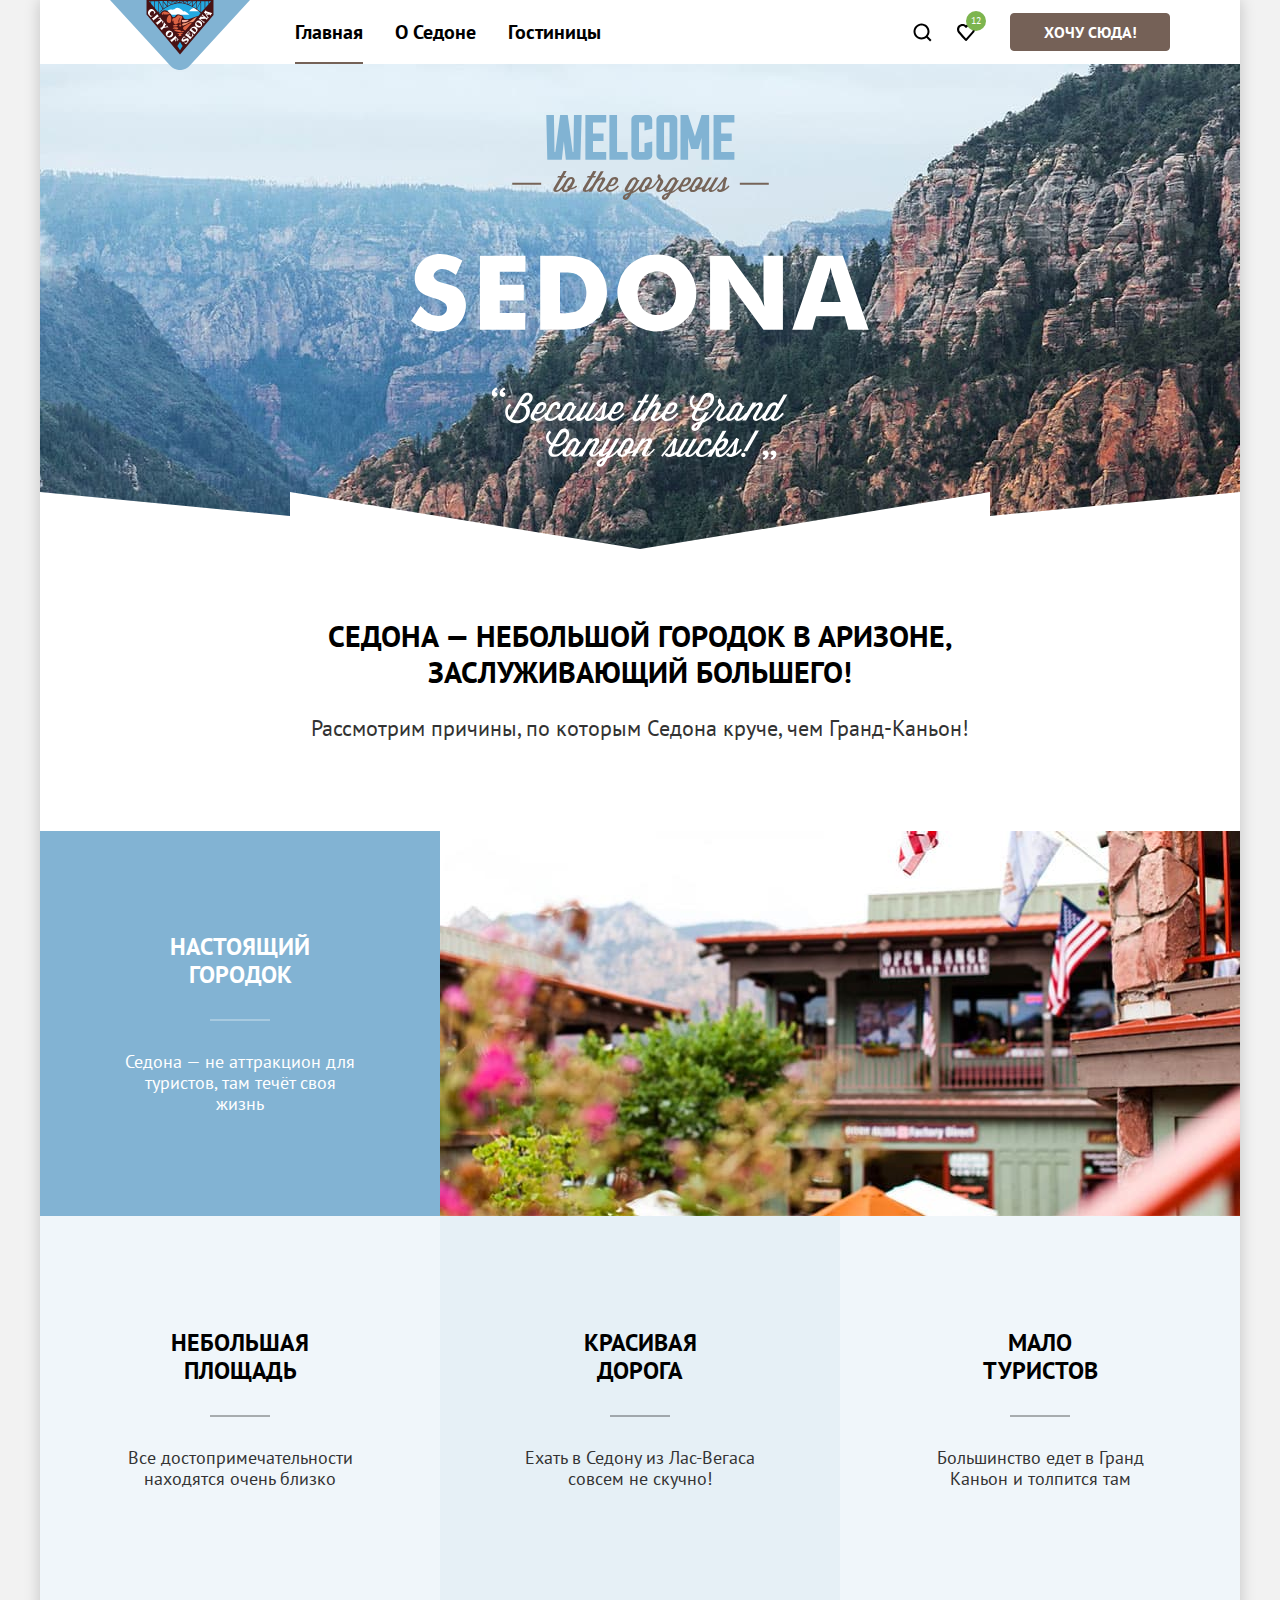
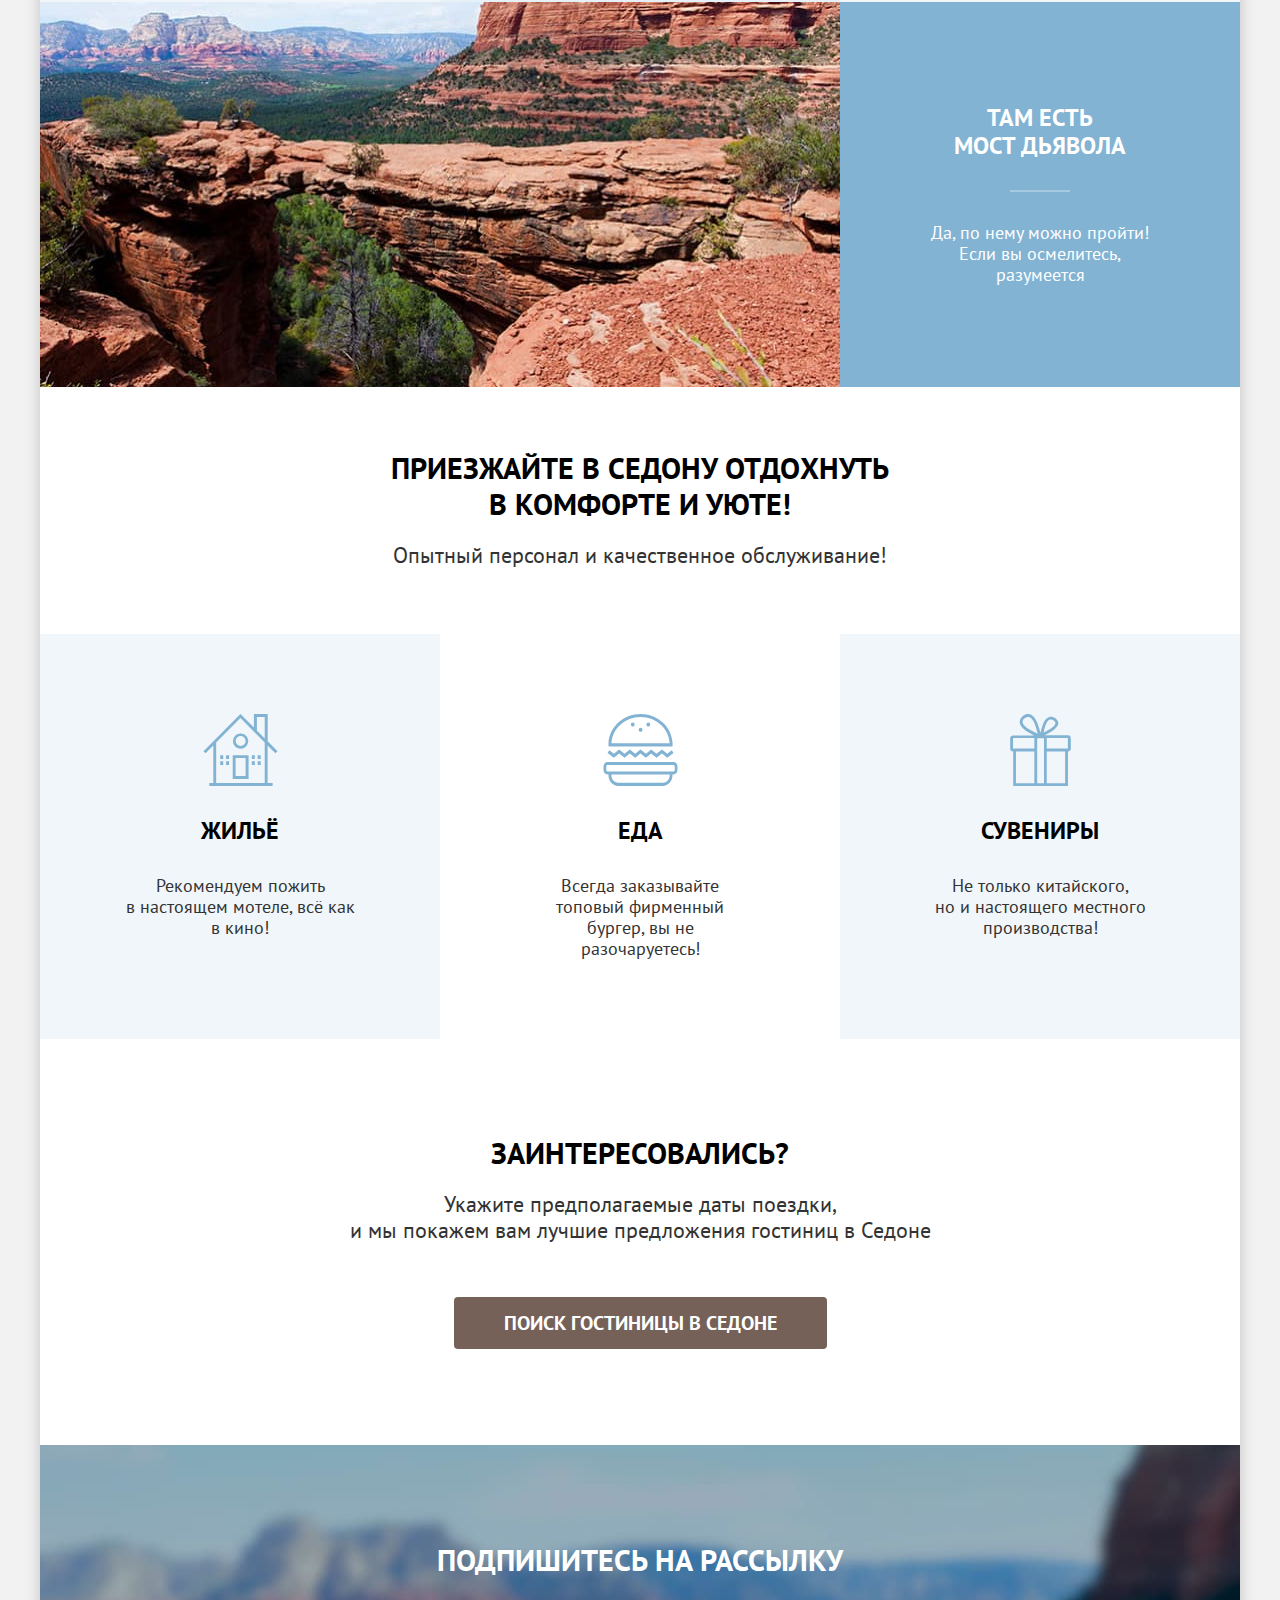
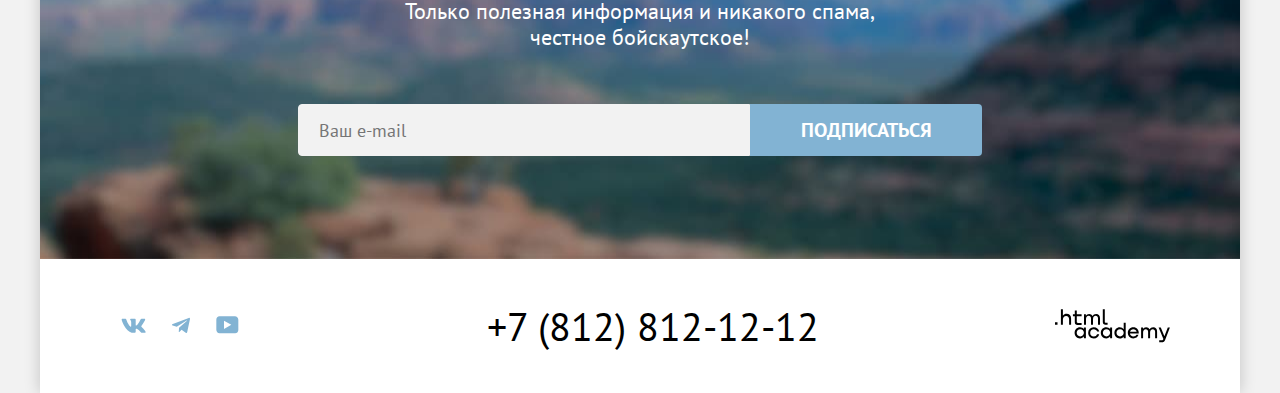
==== commit a5edd3f4: "Вносит правки по защите 2" ====
--- a/index.html
+++ b/index.html
@@ -4,7 +4,8 @@
   <head>
     <meta charset="utf-8">
     <title>HTML Academy: Седона</title>
-    <link type="image/x-icon" href="images/favicon.svg" rel="shortcut icon">
+    <link rel="icon" href="favicon.ico">
+    <link rel="icon" type="image/png" href="images/favicon.png">
     <link rel="stylesheet" href="styles/styles.css">
   </head>
 
@@ -18,7 +19,7 @@
           </a>
           <ul class="navigation-list">
             <li class="navigation-item">
-              <a class="navigation-link navigation-link-current" href="#">Главная</a>
+              <a class="navigation-link navigation-link-current">Главная</a>
             </li>
             <li class="navigation-item">
               <a class="navigation-link" href="#">О Седоне</a>
@@ -192,7 +193,7 @@
       </footer>
 
       <!-- Модальное окно "Поиск гостиницы в Седоне" -->
-      <!-- <div class="modal-container">
+      <div class="modal-container">
         <div class="modal">
           <button class="modal-close-button" type="button">
             <span class="visually-hidden">Закрыть</span>
@@ -307,7 +308,7 @@
         </div>
       </div>
     </div>
-    <script src="scripts/modal.js"></script> -->
+    <script src="scripts/modal.js"></script>
   </body>
 
 </html>
--- a/styles/styles.css
+++ b/styles/styles.css
@@ -86,7 +86,7 @@
 }
 
 .header-link:focus-visible {
-  outline: 3px solid #83B3D3;
+  outline: 3px solid #83b3d3;
   outline-offset: -3px;
   border-radius: 4px;
 }
@@ -100,7 +100,7 @@
   padding: 0;
   margin: 0;
   margin-left: 239px;
-  margin-right: 283px;
+  margin-right: 253px;
   display: flex;
   flex-wrap: wrap;
   height: 100%;
@@ -130,13 +130,13 @@
 .navigation-link:focus-visible {
   box-sizing: border-box;
   border-radius: 4px;
-  outline: 3px solid #83B3D3;
+  outline: 3px solid #83b3d3;
   outline-offset: -3px;
 }
 
 .navigation-link:disabled {
   background-color: #e5e5e5;
-  color: #fFFFff;
+  color: #ffffff;
 }
 
 .navigation-link-current {
@@ -149,7 +149,7 @@
   right: 16px;
   bottom: 0;
   content: "";
-  border-bottom: 2px solid rgb(117, 98, 87);
+  border-bottom: 2px solid #756257;
 }
 
 .navigation-user {
@@ -161,7 +161,7 @@
   flex-wrap: wrap;
   margin: 0;
   margin-right: 70px;
-  max-width: 300px;
+  min-width: 300px;
   height: 100%;
 }
 
@@ -196,7 +196,7 @@
 }
 
 .search:focus-visible {
-  border: 3px solid #83B3D3;
+  border: 3px solid #83b3d3;
   outline: none;
   border-radius: 4px;
 }
@@ -220,7 +220,7 @@
 }
 
 .favourites-count:focus-visible {
-  outline: 3px solid #83B3D3;
+  outline: 3px solid #83b3d3;
   outline-offset: -3px;
   box-sizing: border-box;
   border-radius: 4px;
@@ -261,11 +261,11 @@
 
 .navigation-link-favourites:hover,
 .navigation-link-favourites:focus {
-  background: rgb(97, 80, 72);
+  background: #615048;
 }
 
 .navigation-link-favourites:active {
-  background: rgb(117, 97, 87);
+  background: #756157;
   color: rgba(255, 255, 255, 0.3);
 }
 
@@ -421,7 +421,7 @@
 /*Services*/
 .services-title-container {
   margin: 0;
-  padding: 64px 70px;
+  padding: 63px 70px 66px;
 }
 
 .services-title {
@@ -482,7 +482,7 @@
 
 /*Searching Hotels*/
 .searching-hotels {
-  padding: 98px 70px 95px;
+  padding: 96px 70px;
   margin: 0;
 }
 
@@ -512,16 +512,16 @@
 
 .searching-hotels-button:hover,
 .searching-hotels-button:focus {
-  background: rgb(97, 80, 72);
+  background: #615048;
 }
 
 .searching-hotels-button:active {
-  background: rgb(117, 97, 87);
+  background: #756157;
   color: rgba(255, 255, 255, 0.3);
 }
 
 .searching-hotels-button:focus-visible {
-  outline: 3px solid #83B3D3;
+  outline: 3px solid #83b3d3;
   outline-offset: -3px;
 }
 
@@ -561,7 +561,7 @@
   background-color: #f2f2f2;
   border: 1px solid #f2f2f2;
   border-radius: 4px 0 0 4px;
-  background: rgb(242, 242, 242);
+  background: #f2f2f2;
   width: 452px;
   height: 100%;
   padding: 2px 0 2px 20px;
@@ -572,7 +572,7 @@
 }
 
 .subscription-input:hover {
-  background-color: #E6E6E6;
+  background-color: #e6e6e6;
 }
 
 .subscription-input:focus {
@@ -629,7 +629,7 @@
 
 /*Footer*/
 .page-footer {
-  padding: 45px 70px;
+  padding: 42px 70px;
   margin: 0;
   display: flex;
   justify-content: space-between;
@@ -659,7 +659,7 @@
 
 .contacts-icon:hover,
 .contacts-icon:focus {
-  fill: rgb(104, 162, 202);
+  fill: #68a2ca;
 }
 
 .contacts-icon:active {
@@ -688,7 +688,7 @@
 
 .page-footer-contacts-phone:hover,
 .page-footer-contacts-phone:focus {
-  color: rgb(117, 97, 87)
+  color: #756157
 }
 
 .page-footer-contacts-phone:active {
@@ -716,7 +716,7 @@
 
 .site-developer:hover,
 .site-developer:focus {
-  fill: rgb(117, 97, 87)
+  fill: #756157
 }
 
 .site-developer:active {
@@ -738,9 +738,9 @@
 .catalog-hotels {
   text-align: left;
   color: #ffffff;
-  background: rgb(117, 97, 87) url("../images/filter-background.jpg") no-repeat center center;
+  background: #756157 url("../images/filter-background.jpg") no-repeat center center;
   background-size: cover;
-  padding: 35px 70px 68px;
+  padding: 35px 70px 70px;
 }
 
 .breadcrumbs-list {
@@ -749,7 +749,7 @@
   flex-direction: row;
   flex-wrap: wrap;
   align-items: center;
-  margin: 0 0 40px;
+  margin: 0 0 37px;
   padding: 0;
 }
 
@@ -799,7 +799,7 @@
 }
 
 .home-item:focus-visible {
-  outline: 3px solid #83B3D3;
+  outline: 3px solid #83b3d3;
   outline-offset: -3px;
 }
 
@@ -817,7 +817,7 @@
 
 .breadcrumbs-link:focus-visible {
   border-radius: 4px;
-  outline: 3px solid #83B3D3;
+  outline: 3px solid #83b3d3;
   outline-offset: -3px;
 }
 
@@ -900,7 +900,7 @@
 }
 
 .infrastructure-input[type="checkbox"]:focus-visible + .checkbox-input {
-  outline: 3px solid #83B3D3;
+  outline: 3px solid #83b3d3;
 }
 
 .infrastructure-input[type="checkbox"]:disabled + .checkbox-input,
@@ -909,7 +909,7 @@
 }
 
 .infrastructure-input[type="checkbox"]:checked + .checkbox-input {
-  background-image: url(../images/checkmark.svg);
+  background-image: url("../images/checkmark.svg");
   background-repeat: no-repeat;
   background-position: center;
 }
@@ -959,8 +959,8 @@
   font-family: inherit;
   width: 143px;
   padding: 12px 20px;
-  background: rgb(242, 242, 242);
-  border: 0 solid rgb(242, 242, 242);
+  background: #f2f2f2;
+  border: 0 solid #f2f2f2;
   outline: none;
   appearance: textfield;
 }
@@ -977,7 +977,7 @@
   width: 10px;
   height: 10px;
   border-radius: 50%;
-  background-color: #3F5E72;
+  background-color: #3f5e72;
   top: 0;
   bottom: 0;
   left: 0;
@@ -996,7 +996,7 @@
 }
 
 .hotel-type-input[type="radio"]:focus-visible + .radio-input {
-  outline: 3px solid #83B3D3;
+  outline: 3px solid #83b3d3;
 }
 
 .hotel-type-input[type="radio"]:disabled + .radio-input,
@@ -1021,7 +1021,7 @@
 
 .start-price:hover,
 .final-price:hover {
-  background-color: #E6E6E6;
+  background-color: #e6e6e6;
 }
 
 .start-price:focus,
@@ -1098,11 +1098,11 @@
 
 .hotels-filter-submit-button:hover,
 .hotels-filter-submit-button:focus {
-  background: rgb(104, 162, 202);
+  background: #68a2ca;
 }
 
 .hotels-filter-submit-button:active {
-  background: rgb(130, 179, 211);
+  background: #82b3d3;
   color: rgba(255, 255, 255, 0.3)
 }
 
@@ -1146,7 +1146,7 @@
 
 .reset:focus-visible {
   box-sizing: border-box;
-  outline: 3px solid rgb(131, 179, 211);
+  outline: 3px solid #83b3d3;
   outline-offset: -3px;
   background: transparent;
   color: #ffffff;
@@ -1161,16 +1161,17 @@
 /*Search results*/
 .search-results {
   text-align: left;
-  padding: 51px 70px 70px;
+  padding: 53px 70px 70px;
   margin: 0;
 }
 
 .search-results-container {
   display: flex;
+  margin-bottom: 36px;
 }
 
 .search-results-title {
-  max-width: 500px;
+  max-width: 340px;
   font-size: 30px;
   font-weight: 700;
   line-height: 36px;
@@ -1178,8 +1179,7 @@
   color: #000000;
   margin: 0;
   padding: 0;
-  margin-right: 38px;
-  margin-bottom: 45px;
+  margin-right: 198px;
   margin-top: 5px;
 }
 
@@ -1187,17 +1187,16 @@
   font-family: "PT Sans", sans-serif;
   font-size: 18px;
   line-height: 21px;
-  padding: 13px 20px;
+  padding: 10px 20px;
   width: 292px;
   box-sizing: border-box;
-  border: 2px solid rgb(229, 229, 229);
-  border-radius: 4px;
-  margin-left: 161px;
+  border: 2px solid #e5e5e5;
+  border-radius: 4px;
   height: 49px;
   outline: none;
   appearance: none;
   background-color: #ffffff;
-  background-image: url(../images/arrow-down.svg);
+  background-image: url("../images/arrow-down.svg");
   background-repeat: no-repeat;
   background-position: right 18px center;
   padding-right: 100px;
@@ -1225,6 +1224,7 @@
 .select-button-list {
   width: 160px;
   margin: 0;
+  margin-top: -3px;
   padding: 0;
   list-style-type: none;
   display: flex;
@@ -1248,21 +1248,21 @@
 }
 
 .select-button-current {
-  border: 2px solid rgb(0, 0, 0);
+  border: 2px solid #000000;
 
 }
 
 .select-button:hover {
-  border: 2px solid rgb(0, 0, 0);
+  border: 2px solid #000000;
 }
 
 .select-button:active {
-  border: 2px solid rgb(0, 0, 0);
+  border: 2px solid #000000;
   outline: none;
 }
 
 .select-button:focus-visible {
-  border: 2px solid rgb(104, 162, 202);
+  border: 2px solid #68a2ca;
   outline: none;
 }
 
@@ -1291,6 +1291,10 @@
   justify-content: flex-start;
   align-items: flex-start;
   gap: 16px;
+}
+
+.card4 {
+  margin-top: -3px;
 }
 
 .product-card-link {
@@ -1333,19 +1337,29 @@
 
 .product-card-stars {
   box-sizing: border-box;
-  display: flex;
-  align-items: center;
-  gap: 6px;
   max-width: 140px;
-  min-height: 37px;
-}
-
-.product-card-star {
-  background-image: url("../images/star.svg");
-  background-repeat: no-repeat;
-  background-position: center;
-  width: 18px;
+  max-height: 37px;
+
+  background-image: url("../images/stars.svg");
+}
+
+.hotel1,
+.hotel2 {
+  max-width: 90px;
   height: 17px;
+  margin-top: 10px;
+}
+
+.hotel3 {
+  max-width: 66px;
+  height: 17px;
+  margin-top: 10px;
+}
+
+.hotel4 {
+  max-width: 42px;
+  height: 17px;
+  margin-top: 11px;
 }
 
 .product-card-price {
@@ -1381,11 +1395,11 @@
 
 .product-card-details:hover,
 .product-card-details:focus {
-  background: rgb(97, 80, 72);
+  background: #615048;
 }
 
 .product-card-details:active {
-  background: rgb(117, 97, 87);
+  background: #756157;
   color: rgba(255, 255, 255, 0.3);
 }
 
@@ -1401,11 +1415,11 @@
 
 .product-card-favourites:hover,
 .product-card-favourites:focus {
-  background: rgb(104, 162, 202);
+  background: #68a3ca;
 }
 
 .product-card-favourites:active {
-  background: rgb(130, 179, 211);
+  background: #82b3d3;
   color: rgba(255, 255, 255, 0.3);
 }
 
@@ -1421,11 +1435,11 @@
 
 .button:hover,
 .button:focus {
-  background: rgb(108, 158, 66);
+  background: #6c9e42;
 }
 
 .button:active {
-  background: rgb(125, 181, 79);
+  background: #7db54f;
   color: rgba(255, 255, 255, 0.3)
 }
 
@@ -1433,7 +1447,7 @@
   color: #333333;
   font-weight: inherit;
   border-radius: 4px;
-  background: rgb(242, 242, 242);
+  background: #f2f2f2;
   padding: 9px 22px 8px 23px;
   cursor: default;
 }
@@ -1445,7 +1459,7 @@
   flex-wrap: wrap;
   gap: 8px;
   margin: 0;
-  margin-top: 76px;
+  margin-top: 79px;
   margin-bottom: 64px;
   padding: 0;
   cursor: pointer;
@@ -1471,11 +1485,11 @@
 
 .pagination-link:hover,
 .pagination-link:focus {
-  background: rgb(104, 162, 202);
+  background: #68a2ca;
 }
 
 .pagination-link:active {
-  background: rgb(130, 179, 211);
+  background: #82b3d3;
   color: rgba(255, 255, 255, 0.3);
 }
 
@@ -1483,7 +1497,7 @@
 .pagination-current:hover,
 .pagination-current:focus,
 .pagination-current:active {
-  background: #F2F2F2;
+  background: #f2f2f2;
   color: #000000;
   cursor: default;
 }
@@ -1551,7 +1565,7 @@
   right: 52px;
   border-radius: 50%;
   border: none;
-  background-color: #F2F2F2;
+  background-color: #f2f2f2;
   background-image: url("../images/modal-close.svg");
   background-repeat: no-repeat;
   background-position: center;
@@ -1559,12 +1573,12 @@
 }
 
 .modal-close-button:hover {
-  background-color: #E6E6E6;
+  background-color: #e6e6e6;
 }
 
 .modal-close-button:focus-visible {
-  background-color: #E6E6E6;
-  outline: 3px solid #83B3D3;
+  background-color: #e6e6e6;
+  outline: 3px solid #83b3d3;
 }
 
 .modal-close-button:active {
@@ -1618,7 +1632,7 @@
 .modal-input {
   width: 440px;
   height: 48px;
-  background-color: #F2F2F2;
+  background-color: #f2f2f2;
   border: none;
   border-radius: 4px;
   font: inherit;
@@ -1630,12 +1644,12 @@
 }
 
 .modal-input:hover {
-  background-color: #E6E6E6;
+  background-color: #e6e6e6;
 }
 
 .modal-input:focus-visible {
-  background-color: #E6E6E6;
-  outline: 3px solid #83B3D3;
+  background-color: #e6e6e6;
+  outline: 3px solid #83b3d3;
 }
 
 .modal-input-icon {
@@ -1674,7 +1688,7 @@
 }
 
 .checkin-error {
-  color: #FF5757;
+  color: #ff5757;
   text-align: left;
 }
 
@@ -1704,7 +1718,7 @@
   display: flex;
   width: 110px;
   height: 48px;
-  background-color: #F2F2F2;
+  background-color: #f2f2f2;
   border-radius: 4px;
 }
 
@@ -1717,7 +1731,7 @@
   font-weight: 700;
   text-align: center;
   border: none;
-  background-color: #F2F2F2;
+  background-color: #f2f2f2;
   padding: 0;
 }
 
@@ -1728,12 +1742,12 @@
 }
 
 .person-number-input:hover {
-  background-color: #E6E6E6;
+  background-color: #e6e6e6;
 }
 
 .person-number-input:focus-visible {
-  background-color: #E6E6E6;
-  outline: 3px solid #83B3D3;
+  background-color: #e6e6e6;
+  outline: 3px solid #83b3d3;
 }
 
 .number-input-minus {
@@ -1759,7 +1773,7 @@
 
 .number-input-minus:focus-visible svg,
 .number-input-plus:focus-visible svg {
-  outline: 3px solid #82B3D3;
+  outline: 3px solid #82b3d3;
 }
 
 .number-input-minus:active path,
@@ -1805,7 +1819,7 @@
   padding: 0;
   margin: 0;
   border: none;
-  background-color: #83B3D3;
+  background-color: #83b3d3;
   border-radius: 50%;
   background-image: url("../images/tooltip-icon.svg");
   background-repeat: no-repeat;
@@ -1855,7 +1869,7 @@
   font-family: inherit;
   border: none;
   border-radius: 10px;
-  background-color: #83B3D3;
+  background-color: #83b3d3;
   color: #ffffff;
   text-transform: uppercase;
   font-size: 20px;
@@ -1864,3 +1878,18 @@
   text-align: center;
   cursor: pointer;
 }
+
+.modal-form-button:hover,
+.modal-form-button:focus {
+  background-color: #68a2ca;
+}
+
+.modal-form-button:active {
+  background-color: #68a2ca;
+  color: rgba(255, 255, 255, 0.3);
+}
+
+.modal-form-button:disabled {
+  background-color: #e5e5e5;
+  cursor: default;
+}
